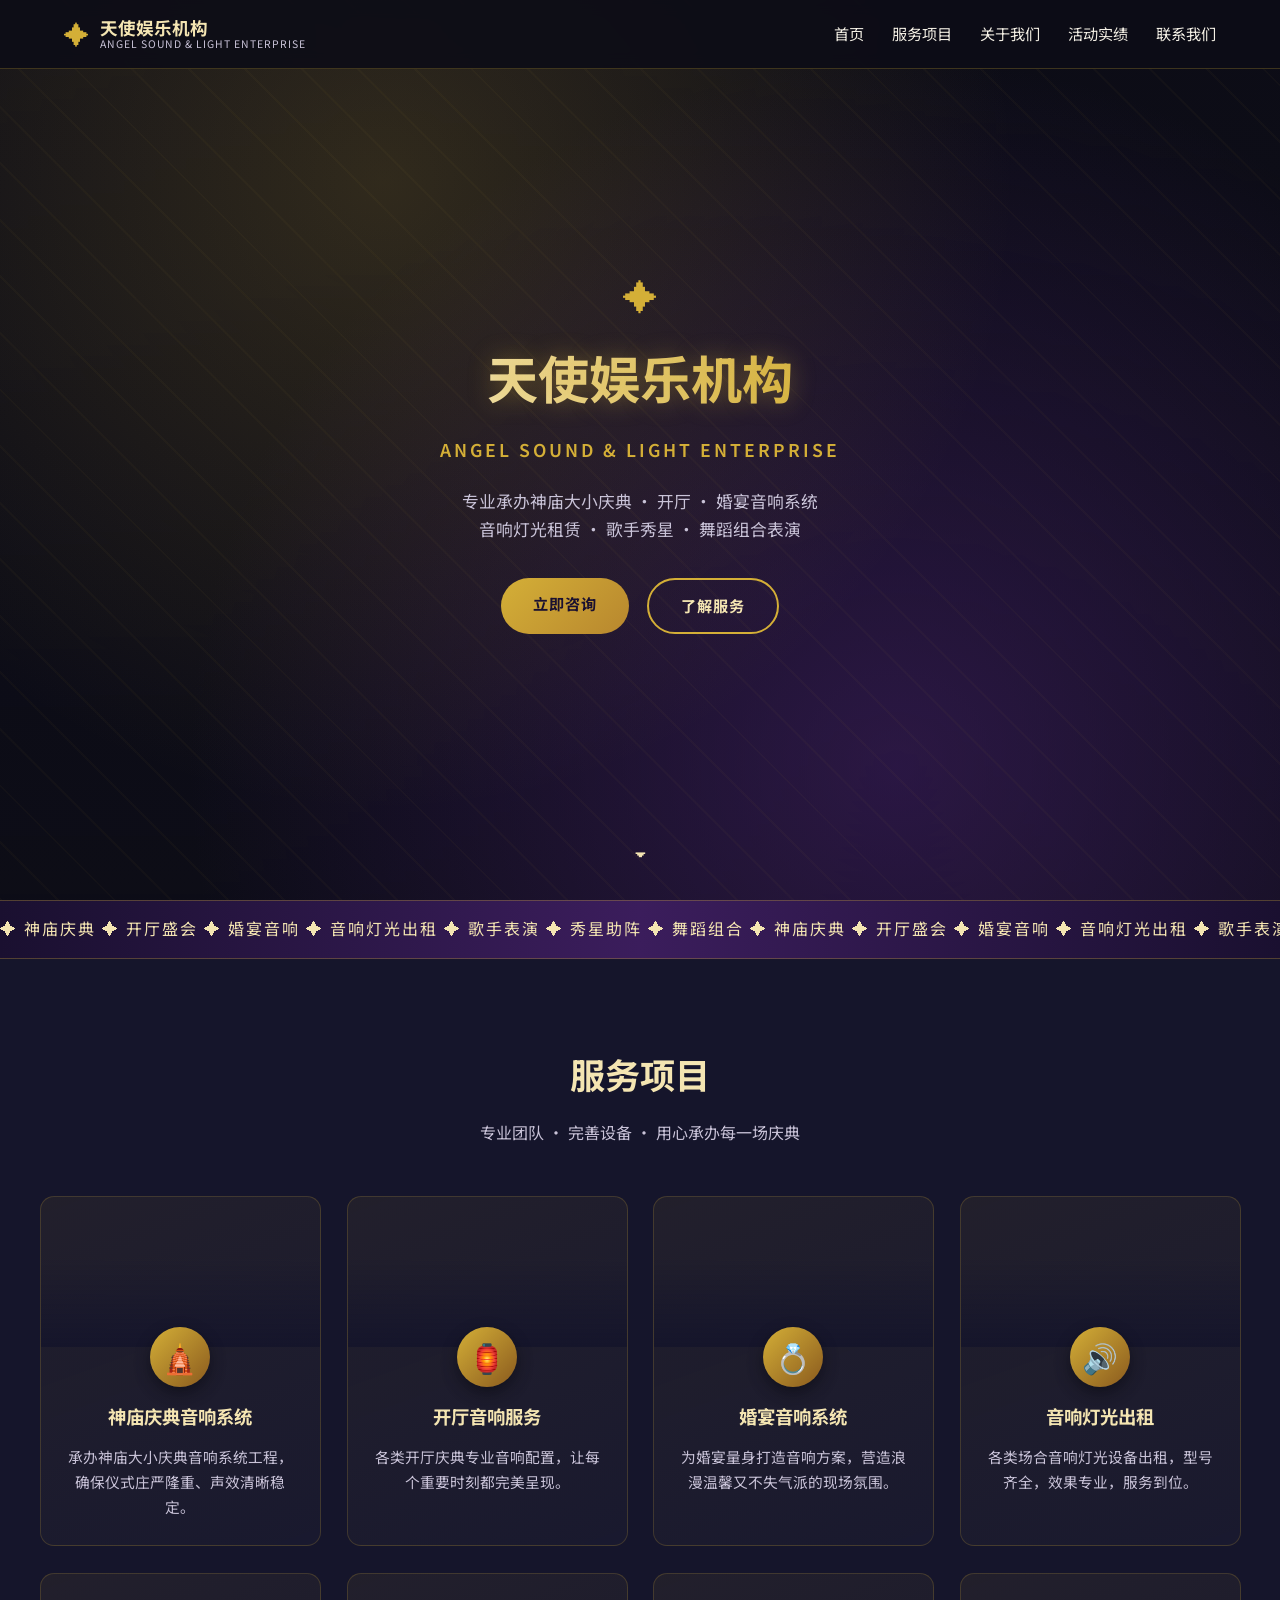
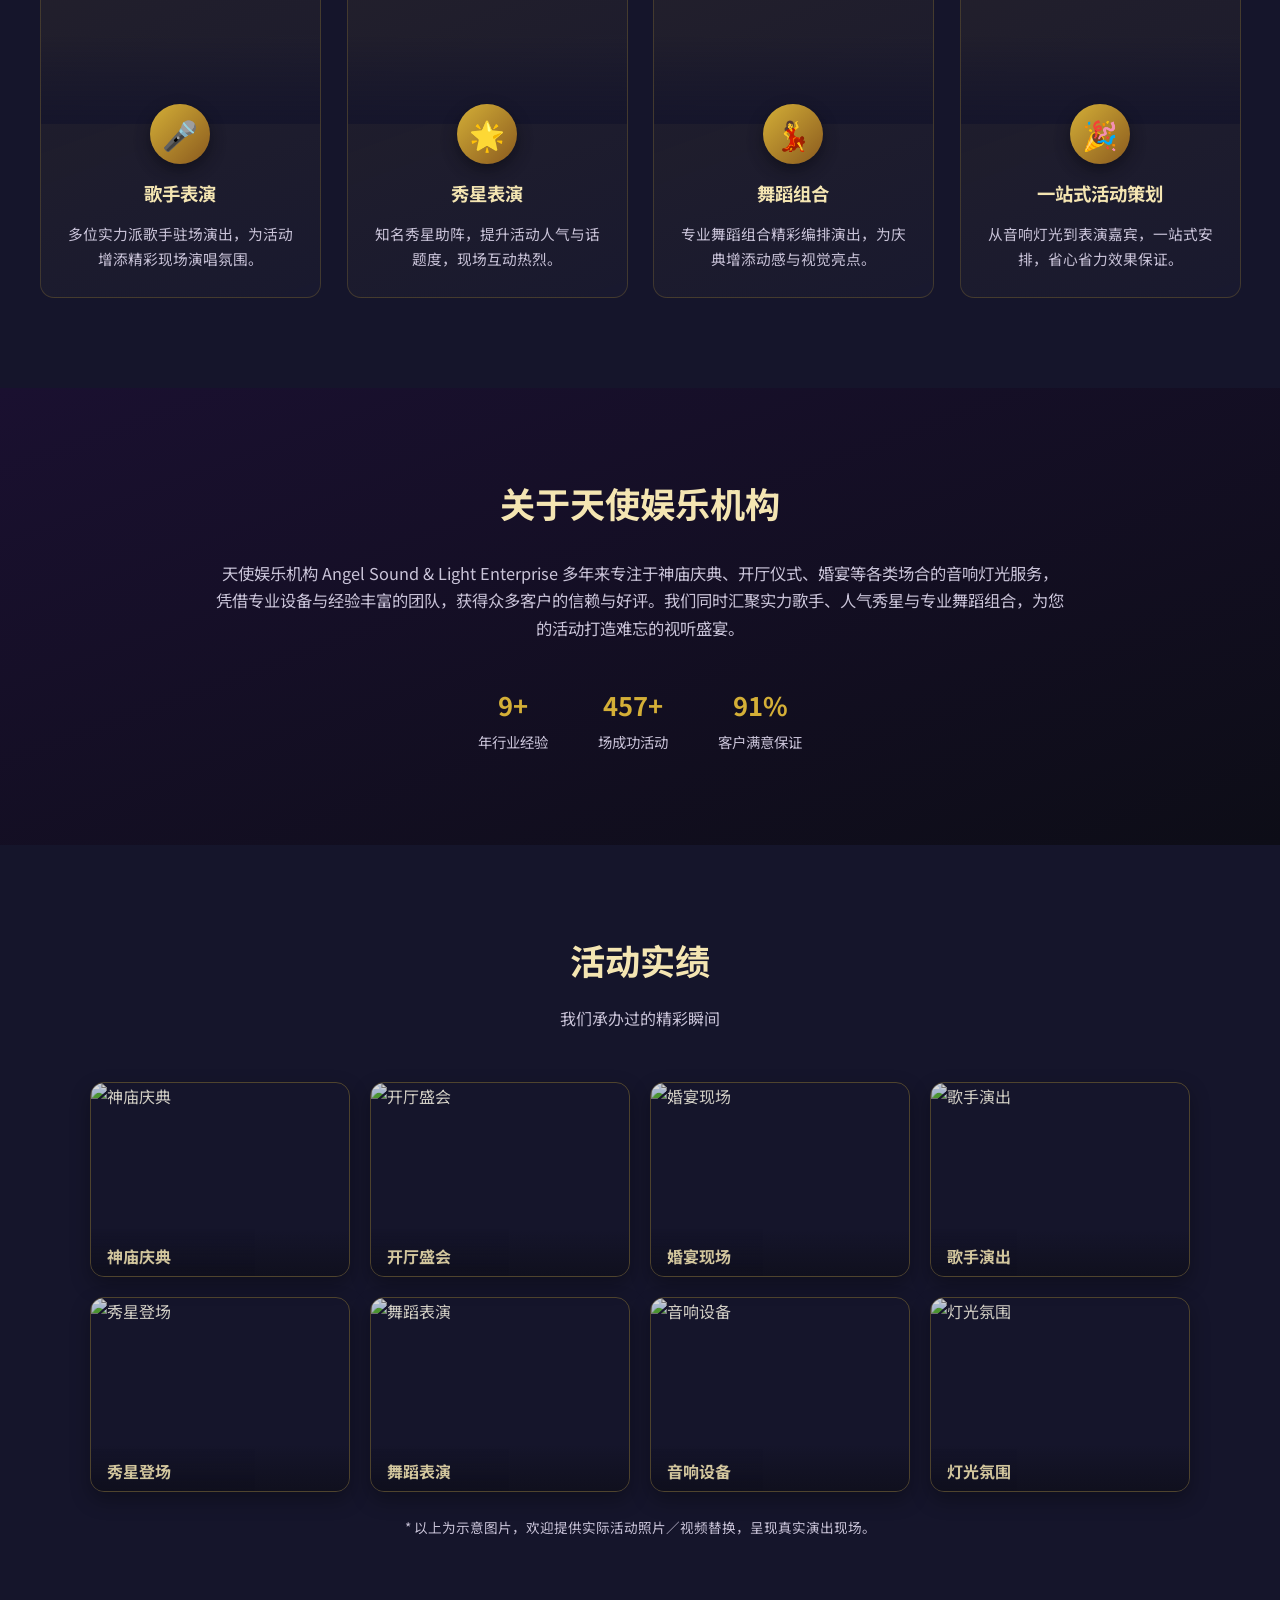
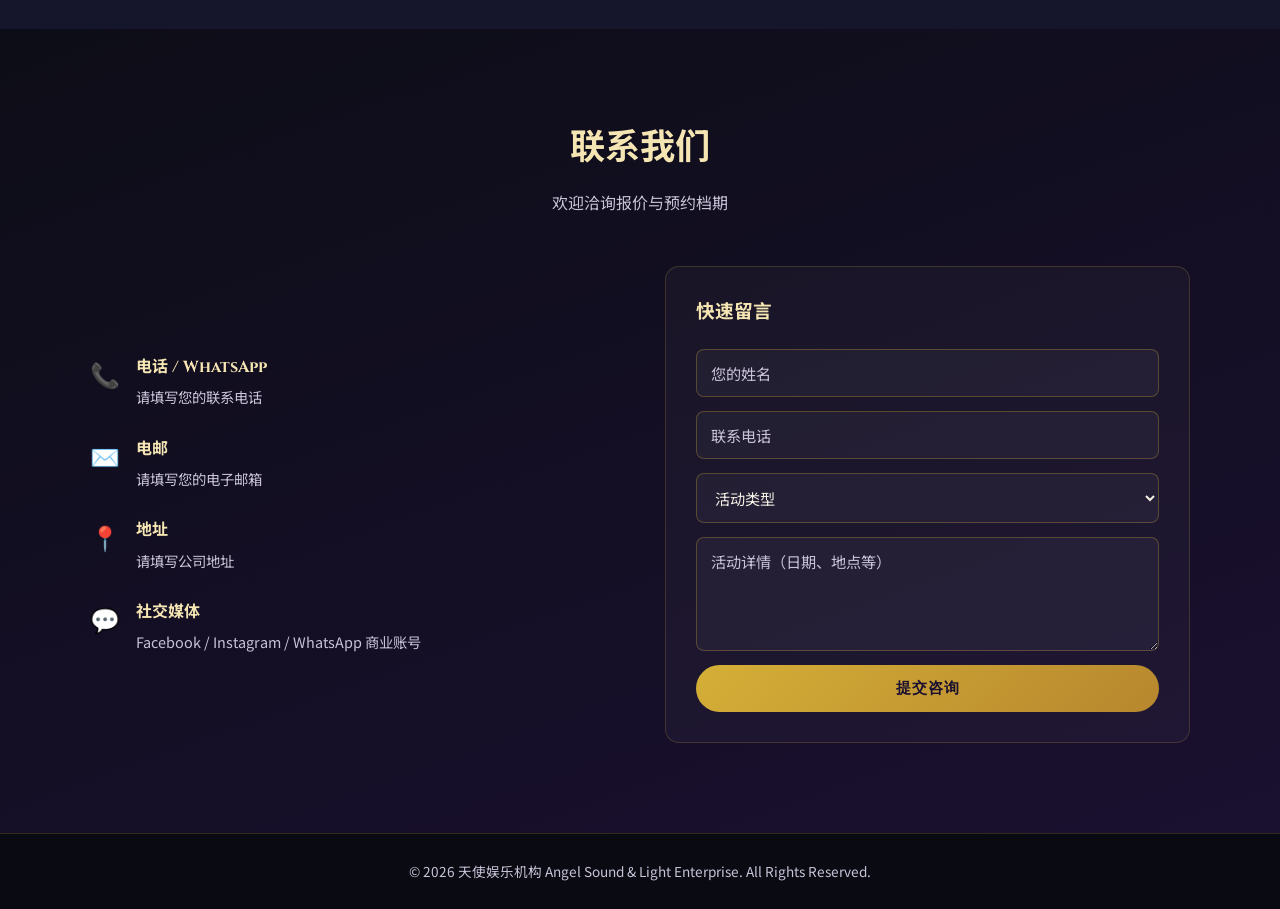
==== index.html @ 2e9a1b0a "Add files via upload" ====
<!DOCTYPE html>
<html lang="zh-CN">
<head>
<meta charset="UTF-8">
<meta name="viewport" content="width=device-width, initial-scale=1.0">
<title>天使娱乐机构 ANGEL SOUND & LIGHT ENTERPRISE</title>
<meta name="description" content="天使娱乐机构 Angel Sound & Light Enterprise - 专业承办神庙大小庆典、开厅、婚宴音响系统，出租音响灯光，提供歌手、秀星、舞蹈组合表演。">
<link rel="stylesheet" href="style.css">
<link rel="preconnect" href="https://fonts.googleapis.com">
<link href="https://fonts.googleapis.com/css2?family=Cinzel:wght@600;700&family=Noto+Sans+SC:wght@400;500;700;900&display=swap" rel="stylesheet">
</head>
<body>

<div class="progress-bar" id="progressBar"></div>

<header class="navbar" id="navbar">
  <div class="nav-container">
    <div class="logo">
      <span class="logo-icon">✦</span>
      <div class="logo-text">
        <span class="logo-cn">天使娱乐机构</span>
        <span class="logo-en">ANGEL SOUND &amp; LIGHT ENTERPRISE</span>
      </div>
    </div>
    <button class="nav-toggle" id="navToggle" aria-label="菜单">
      <span></span><span></span><span></span>
    </button>
    <nav class="nav-links" id="navLinks">
      <a href="#home">首页</a>
      <a href="#services">服务项目</a>
      <a href="#about">关于我们</a>
      <a href="#gallery">活动实绩</a>
      <a href="#contact">联系我们</a>
    </nav>
  </div>
</header>

<section id="home" class="hero">
  <div class="hero-bg-wrap" id="heroBgWrap">
    <div class="hero-bg" style="background-image:url('https://images.unsplash.com/photo-1492684223066-81342ee5ff30?auto=format&fit=crop&w=1600&q=75')"></div>
  </div>
  <div class="hero-overlay"></div>
  <div class="sparkles" aria-hidden="true">
    <span></span><span></span><span></span><span></span><span></span>
    <span></span><span></span><span></span><span></span><span></span>
  </div>
  <div class="hero-content">
    <span class="hero-icon">✦</span>
    <h1>天使娱乐机构</h1>
    <p class="hero-sub">ANGEL SOUND &amp; LIGHT ENTERPRISE</p>
    <p class="hero-desc">专业承办神庙大小庆典 · 开厅 · 婚宴音响系统<br>音响灯光租赁 · 歌手秀星 · 舞蹈组合表演</p>
    <div class="hero-buttons">
      <a href="#contact" class="btn btn-primary">立即咨询</a>
      <a href="#services" class="btn btn-outline">了解服务</a>
    </div>
  </div>
  <a href="#services" class="scroll-down" aria-label="向下滚动">▾</a>
</section>

<div class="marquee">
  <div class="marquee-track">
    <span>✦ 神庙庆典 ✦ 开厅盛会 ✦ 婚宴音响 ✦ 音响灯光出租 ✦ 歌手表演 ✦ 秀星助阵 ✦ 舞蹈组合 ✦ 神庙庆典 ✦ 开厅盛会 ✦ 婚宴音响 ✦ 音响灯光出租 ✦ 歌手表演 ✦ 秀星助阵 ✦ 舞蹈组合 ✦</span>
    <span aria-hidden="true">✦ 神庙庆典 ✦ 开厅盛会 ✦ 婚宴音响 ✦ 音响灯光出租 ✦ 歌手表演 ✦ 秀星助阵 ✦ 舞蹈组合 ✦ 神庙庆典 ✦ 开厅盛会 ✦ 婚宴音响 ✦ 音响灯光出租 ✦ 歌手表演 ✦ 秀星助阵 ✦ 舞蹈组合 ✦</span>
  </div>
</div>

<section id="services" class="services">
  <div class="section-head reveal">
    <h2>服务项目</h2>
    <p>专业团队 · 完善设备 · 用心承办每一场庆典</p>
  </div>
  <div class="service-grid">
    <div class="service-card reveal">
      <div class="service-img" style="background-image:url('https://images.unsplash.com/photo-1467810563316-b5476525c0f9?auto=format&fit=crop&w=600&q=70')"></div>
      <div class="service-icon">🛕</div>
      <h3>神庙庆典音响系统</h3>
      <p>承办神庙大小庆典音响系统工程，确保仪式庄严隆重、声效清晰稳定。</p>
    </div>
    <div class="service-card reveal">
      <div class="service-img" style="background-image:url('https://images.unsplash.com/photo-1514525253161-7a46d19cd819?auto=format&fit=crop&w=600&q=70')"></div>
      <div class="service-icon">🏮</div>
      <h3>开厅音响服务</h3>
      <p>各类开厅庆典专业音响配置，让每个重要时刻都完美呈现。</p>
    </div>
    <div class="service-card reveal">
      <div class="service-img" style="background-image:url('https://images.unsplash.com/photo-1465495976277-4387d4b0b4c6?auto=format&fit=crop&w=600&q=70')"></div>
      <div class="service-icon">💍</div>
      <h3>婚宴音响系统</h3>
      <p>为婚宴量身打造音响方案，营造浪漫温馨又不失气派的现场氛围。</p>
    </div>
    <div class="service-card reveal">
      <div class="service-img" style="background-image:url('https://images.unsplash.com/photo-1501386761578-eac5c94b800a?auto=format&fit=crop&w=600&q=70')"></div>
      <div class="service-icon">🔊</div>
      <h3>音响灯光出租</h3>
      <p>各类场合音响灯光设备出租，型号齐全，效果专业，服务到位。</p>
    </div>
    <div class="service-card reveal">
      <div class="service-img" style="background-image:url('https://images.unsplash.com/photo-1516450360452-9312f5e86fc7?auto=format&fit=crop&w=600&q=70')"></div>
      <div class="service-icon">🎤</div>
      <h3>歌手表演</h3>
      <p>多位实力派歌手驻场演出，为活动增添精彩现场演唱氛围。</p>
    </div>
    <div class="service-card reveal">
      <div class="service-img" style="background-image:url('https://images.unsplash.com/photo-1521334884684-d80222895322?auto=format&fit=crop&w=600&q=70')"></div>
      <div class="service-icon">🌟</div>
      <h3>秀星表演</h3>
      <p>知名秀星助阵，提升活动人气与话题度，现场互动热烈。</p>
    </div>
    <div class="service-card reveal">
      <div class="service-img" style="background-image:url('https://images.unsplash.com/photo-1583939003579-730e3918a45a?auto=format&fit=crop&w=600&q=70')"></div>
      <div class="service-icon">💃</div>
      <h3>舞蹈组合</h3>
      <p>专业舞蹈组合精彩编排演出，为庆典增添动感与视觉亮点。</p>
    </div>
    <div class="service-card reveal">
      <div class="service-img" style="background-image:url('https://images.unsplash.com/photo-1478720568477-152d9b164e26?auto=format&fit=crop&w=600&q=70')"></div>
      <div class="service-icon">🎉</div>
      <h3>一站式活动策划</h3>
      <p>从音响灯光到表演嘉宾，一站式安排，省心省力效果保证。</p>
    </div>
  </div>
</section>

<section id="about" class="about">
  <div class="about-content reveal">
    <h2>关于天使娱乐机构</h2>
    <p>天使娱乐机构 Angel Sound &amp; Light Enterprise 多年来专注于神庙庆典、开厅仪式、婚宴等各类场合的音响灯光服务，凭借专业设备与经验丰富的团队，获得众多客户的信赖与好评。我们同时汇聚实力歌手、人气秀星与专业舞蹈组合，为您的活动打造难忘的视听盛宴。</p>
    <div class="about-stats">
      <div class="stat">
        <span class="stat-num" data-target="10" data-suffix="+">0</span>
        <span class="stat-label">年行业经验</span>
      </div>
      <div class="stat">
        <span class="stat-num" data-target="500" data-suffix="+">0</span>
        <span class="stat-label">场成功活动</span>
      </div>
      <div class="stat">
        <span class="stat-num" data-target="100" data-suffix="%">0</span>
        <span class="stat-label">客户满意保证</span>
      </div>
    </div>
  </div>
</section>

<section id="gallery" class="gallery">
  <div class="section-head reveal">
    <h2>活动实绩</h2>
    <p>我们承办过的精彩瞬间</p>
  </div>
  <div class="gallery-grid">
    <a href="#" class="gallery-item reveal" data-caption="神庙庆典">
      <img src="https://images.unsplash.com/photo-1467810563316-b5476525c0f9?auto=format&fit=crop&w=700&q=75" alt="神庙庆典" loading="lazy">
      <span class="gallery-caption">神庙庆典</span>
    </a>
    <a href="#" class="gallery-item reveal" data-caption="开厅盛会">
      <img src="https://images.unsplash.com/photo-1514525253161-7a46d19cd819?auto=format&fit=crop&w=700&q=75" alt="开厅盛会" loading="lazy">
      <span class="gallery-caption">开厅盛会</span>
    </a>
    <a href="#" class="gallery-item reveal" data-caption="婚宴现场">
      <img src="https://images.unsplash.com/photo-1511285560929-80b456fea0bc?auto=format&fit=crop&w=700&q=75" alt="婚宴现场" loading="lazy">
      <span class="gallery-caption">婚宴现场</span>
    </a>
    <a href="#" class="gallery-item reveal" data-caption="歌手演出">
      <img src="https://images.unsplash.com/photo-1540039155733-5bb30b53aa14?auto=format&fit=crop&w=700&q=75" alt="歌手演出" loading="lazy">
      <span class="gallery-caption">歌手演出</span>
    </a>
    <a href="#" class="gallery-item reveal" data-caption="秀星登场">
      <img src="https://images.unsplash.com/photo-1521334884684-d80222895322?auto=format&fit=crop&w=700&q=75" alt="秀星登场" loading="lazy">
      <span class="gallery-caption">秀星登场</span>
    </a>
    <a href="#" class="gallery-item reveal" data-caption="舞蹈表演">
      <img src="https://images.unsplash.com/photo-1598387993441-a364f854c3e1?auto=format&fit=crop&w=700&q=75" alt="舞蹈表演" loading="lazy">
      <span class="gallery-caption">舞蹈表演</span>
    </a>
    <a href="#" class="gallery-item reveal" data-caption="音响设备">
      <img src="https://images.unsplash.com/photo-1571330735066-03aaa9429d89?auto=format&fit=crop&w=700&q=75" alt="音响设备" loading="lazy">
      <span class="gallery-caption">音响设备</span>
    </a>
    <a href="#" class="gallery-item reveal" data-caption="灯光氛围">
      <img src="https://images.unsplash.com/photo-1470225620780-dba8ba36b745?auto=format&fit=crop&w=700&q=75" alt="灯光氛围" loading="lazy">
      <span class="gallery-caption">灯光氛围</span>
    </a>
  </div>
  <p class="gallery-note reveal">* 以上为示意图片，欢迎提供实际活动照片／视频替换，呈现真实演出现场。</p>
</section>

<div class="lightbox" id="lightbox">
  <span class="lightbox-close" id="lightboxClose">&times;</span>
  <img src="" alt="" id="lightboxImg">
  <p id="lightboxCaption"></p>
</div>

<section id="contact" class="contact">
  <div class="section-head reveal">
    <h2>联系我们</h2>
    <p>欢迎洽询报价与预约档期</p>
  </div>
  <div class="contact-wrap">
    <div class="contact-info reveal">
      <div class="contact-item">
        <span class="contact-icon">📞</span>
        <div>
          <h4>电话 / WhatsApp</h4>
          <p>请填写您的联系电话</p>
        </div>
      </div>
      <div class="contact-item">
        <span class="contact-icon">✉️</span>
        <div>
          <h4>电邮</h4>
          <p>请填写您的电子邮箱</p>
        </div>
      </div>
      <div class="contact-item">
        <span class="contact-icon">📍</span>
        <div>
          <h4>地址</h4>
          <p>请填写公司地址</p>
        </div>
      </div>
      <div class="contact-item">
        <span class="contact-icon">💬</span>
        <div>
          <h4>社交媒体</h4>
          <p>Facebook / Instagram / WhatsApp 商业账号</p>
        </div>
      </div>
    </div>
    <form class="contact-form reveal" onsubmit="return false;">
      <h3>快速留言</h3>
      <input type="text" placeholder="您的姓名" required>
      <input type="tel" placeholder="联系电话" required>
      <select>
        <option value="">活动类型</option>
        <option>神庙庆典</option>
        <option>开厅</option>
        <option>婚宴</option>
        <option>音响灯光出租</option>
        <option>歌手 / 秀星 / 舞蹈组合</option>
        <option>其他</option>
      </select>
      <textarea rows="4" placeholder="活动详情（日期、地点等）"></textarea>
      <button type="submit" class="btn btn-primary">提交咨询</button>
    </form>
  </div>
</section>

<footer class="footer">
  <p>© <span id="year"></span> 天使娱乐机构 Angel Sound &amp; Light Enterprise. All Rights Reserved.</p>
</footer>

<button id="backToTop" class="back-to-top" aria-label="返回顶部">↑</button>

<script src="script.js"></script>
</body>
</html>
---- style.css ----
:root{
  --gold:#d4af37;
  --gold-light:#f4e5b2;
  --dark:#0d0d17;
  --dark2:#15152b;
  --purple:#3b1d5c;
  --text-light:#f5f1e6;
  --text-muted:#c9c3d8;
  --radius:14px;
}

*{margin:0;padding:0;box-sizing:border-box;}

html{scroll-behavior:smooth;}

/* Scroll progress bar */
.progress-bar{
  position:fixed;top:0;left:0;height:3px;width:0%;
  background:linear-gradient(90deg,var(--gold),var(--gold-light),var(--gold));
  z-index:200;transition:width .1s linear;
  box-shadow:0 0 10px rgba(212,175,55,0.6);
}

/* Marquee */
.marquee{
  background:linear-gradient(90deg,#1a1030,#3b1d5c,#1a1030);
  border-top:1px solid rgba(212,175,55,0.3);
  border-bottom:1px solid rgba(212,175,55,0.3);
  overflow:hidden;white-space:nowrap;padding:14px 0;
}
.marquee-track{
  display:inline-flex;animation:marquee 32s linear infinite;
}
.marquee-track span{
  font-family:'Cinzel','Noto Sans SC',serif;
  font-size:1rem;letter-spacing:2px;color:var(--gold-light);
  padding-right:10px;
}
@keyframes marquee{
  from{transform:translateX(0);}
  to{transform:translateX(-50%);}
}
.marquee:hover .marquee-track{animation-play-state:paused;}

body{
  font-family:'Noto Sans SC', sans-serif;
  background:var(--dark);
  color:var(--text-light);
  line-height:1.7;
}

h1,h2,h3,h4{font-family:'Cinzel','Noto Sans SC',serif;}

a{text-decoration:none;color:inherit;}

/* Navbar */
.navbar{
  position:fixed;top:0;left:0;right:0;z-index:100;
  background:rgba(13,13,23,0.9);
  backdrop-filter:blur(8px);
  border-bottom:1px solid rgba(212,175,55,0.25);
  transition:background .3s, padding .3s, box-shadow .3s;
}
.navbar.scrolled{
  background:rgba(10,10,18,0.97);
  box-shadow:0 6px 20px rgba(0,0,0,0.4);
}
.nav-container{
  max-width:1200px;margin:0 auto;
  display:flex;align-items:center;justify-content:space-between;
  padding:12px 24px;
}
.logo{display:flex;align-items:center;gap:10px;}
.logo-icon{color:var(--gold);font-size:1.6rem;}
.logo-text{display:flex;flex-direction:column;line-height:1.2;}
.logo-cn{font-weight:700;font-size:1.1rem;color:var(--gold-light);}
.logo-en{font-size:0.65rem;letter-spacing:1px;color:var(--text-muted);}
.nav-links{display:flex;gap:28px;}
.nav-links a{
  font-size:0.95rem;color:var(--text-light);
  position:relative;transition:color .3s;
}
.nav-links a::after{
  content:'';position:absolute;left:0;bottom:-4px;width:0;height:2px;
  background:var(--gold);transition:width .3s;
}
.nav-links a:hover{color:var(--gold);}
.nav-links a:hover::after{width:100%;}
.nav-toggle{
  display:none;flex-direction:column;gap:5px;
  background:none;border:none;cursor:pointer;
}
.nav-toggle span{width:26px;height:2px;background:var(--gold);}

/* Hero */
.hero{
  position:relative;
  min-height:100vh;
  display:flex;align-items:center;justify-content:center;text-align:center;
  background:#0d0d17;
  overflow:hidden;
}
.hero-bg-wrap{
  position:absolute;top:-10%;left:0;right:0;height:120%;z-index:0;
  will-change:transform;
}
.hero-bg{
  position:absolute;inset:0;
  background-size:cover;background-position:center;
  filter:brightness(0.55) saturate(1.1);
  animation:kenburns 22s ease-in-out infinite alternate;
}
@keyframes kenburns{
  0%{transform:scale(1) translate(0,0);}
  100%{transform:scale(1.15) translate(-2%, -2%);}
}
.hero-overlay{
  position:absolute;inset:0;z-index:1;
  background:
    radial-gradient(circle at 30% 20%, rgba(212,175,55,0.18), transparent 55%),
    radial-gradient(circle at 70% 85%, rgba(59,29,92,0.65), transparent 60%),
    linear-gradient(180deg, rgba(13,13,23,0.55) 0%, rgba(13,13,23,0.85) 100%);
}
.hero-overlay::after{
  content:'';position:absolute;inset:0;
  background:repeating-linear-gradient(45deg, rgba(212,175,55,0.03) 0 2px, transparent 2px 40px);
}
.sparkles{position:absolute;inset:0;z-index:1;pointer-events:none;}
.sparkles span{
  position:absolute;width:3px;height:3px;border-radius:50%;
  background:var(--gold-light);
  box-shadow:0 0 8px 2px rgba(244,229,178,0.8);
  animation:twinkle 4s ease-in-out infinite;
  opacity:0;
}
.sparkles span:nth-child(1){top:15%;left:10%;animation-delay:0s;}
.sparkles span:nth-child(2){top:25%;left:85%;animation-delay:.4s;}
.sparkles span:nth-child(3){top:60%;left:20%;animation-delay:.8s;}
.sparkles span:nth-child(4){top:75%;left:70%;animation-delay:1.2s;}
.sparkles span:nth-child(5){top:40%;left:50%;animation-delay:1.6s;}
.sparkles span:nth-child(6){top:85%;left:40%;animation-delay:2s;}
.sparkles span:nth-child(7){top:10%;left:60%;animation-delay:2.4s;}
.sparkles span:nth-child(8){top:50%;left:90%;animation-delay:2.8s;}
.sparkles span:nth-child(9){top:30%;left:35%;animation-delay:3.2s;}
.sparkles span:nth-child(10){top:65%;left:5%;animation-delay:3.6s;}
@keyframes twinkle{
  0%,100%{opacity:0;transform:scale(0.5);}
  50%{opacity:1;transform:scale(1.4);}
}
.hero-content{
  position:relative;z-index:2;padding:0 20px;max-width:800px;
  animation:fadeUp 1.1s ease both;
}
.hero-icon{
  font-size:2.2rem;color:var(--gold);display:block;margin-bottom:14px;
  animation:spinPulse 6s linear infinite;
}
@keyframes spinPulse{
  0%{transform:rotate(0deg) scale(1);}
  50%{transform:rotate(180deg) scale(1.2);}
  100%{transform:rotate(360deg) scale(1);}
}
.hero h1{
  font-size:3.2rem;color:var(--gold-light);
  text-shadow:0 0 25px rgba(212,175,55,0.4);
  margin-bottom:8px;
  background:linear-gradient(90deg,var(--gold-light),var(--gold),var(--gold-light));
  background-size:200% auto;
  -webkit-background-clip:text;background-clip:text;-webkit-text-fill-color:transparent;
  animation:shine 5s linear infinite;
}
@keyframes shine{
  to{background-position:200% center;}
}
.hero-sub{
  font-size:1.1rem;letter-spacing:3px;color:var(--gold);
  margin-bottom:22px;font-weight:600;
}
.hero-desc{font-size:1.05rem;color:var(--text-muted);margin-bottom:34px;}
.hero-buttons{display:flex;gap:18px;justify-content:center;flex-wrap:wrap;}

@keyframes fadeUp{
  from{opacity:0;transform:translateY(40px);}
  to{opacity:1;transform:translateY(0);}
}

.scroll-down{
  position:absolute;bottom:28px;left:50%;transform:translateX(-50%);
  z-index:2;color:var(--gold-light);font-size:1.6rem;
  animation:bounce 2s ease-in-out infinite;
}
@keyframes bounce{
  0%,100%{transform:translate(-50%,0);}
  50%{transform:translate(-50%,10px);}
}

.btn{
  position:relative;overflow:hidden;
  display:inline-block;padding:13px 32px;border-radius:50px;
  font-weight:700;font-size:0.95rem;letter-spacing:1px;
  transition:transform .25s, box-shadow .25s;
}
.btn::before{
  content:'';position:absolute;top:0;left:-60%;width:50%;height:100%;
  background:linear-gradient(120deg, transparent, rgba(255,255,255,0.5), transparent);
  transform:skewX(-20deg);
  transition:left .6s ease;
}
.btn:hover::before{left:120%;}
.btn-primary{
  background:linear-gradient(135deg,var(--gold),#b8872e);
  color:#1a1030;
}
.btn-primary:hover{transform:translateY(-3px);box-shadow:0 10px 25px rgba(212,175,55,0.35);}
.btn-outline{
  border:2px solid var(--gold);color:var(--gold-light);
}
.btn-outline:hover{background:rgba(212,175,55,0.1);transform:translateY(-3px);}

/* Section head */
.section-head{text-align:center;max-width:650px;margin:0 auto 50px;padding:0 20px;}
.section-head h2{font-size:2.2rem;color:var(--gold-light);margin-bottom:10px;}
.section-head p{color:var(--text-muted);}

section{padding:90px 20px;}

/* Services */
.services{background:var(--dark2);}
.service-grid{
  max-width:1200px;margin:0 auto;
  display:grid;grid-template-columns:repeat(auto-fit,minmax(250px,1fr));
  gap:26px;perspective:1200px;
}
.service-card{
  background:linear-gradient(160deg, rgba(212,175,55,0.07), rgba(255,255,255,0.02));
  border:1px solid rgba(212,175,55,0.2);
  border-radius:var(--radius);
  padding:0 0 26px;text-align:center;
  transition:transform .35s, border-color .35s, box-shadow .35s;
  overflow:hidden;will-change:transform;transform-style:preserve-3d;
}
.service-card:hover{transform:translateY(-10px);border-color:var(--gold);box-shadow:0 18px 35px rgba(212,175,55,0.15);}
.service-img{
  width:100%;height:150px;background-size:cover;background-position:center 50%;
  margin-bottom:18px;position:relative;
  transition:transform .5s ease, background-position .1s linear;
}
.service-card:hover .service-img{transform:scale(1.08);}
.service-img::after{
  content:'';position:absolute;inset:0;
  background:linear-gradient(180deg, transparent 40%, rgba(21,21,43,0.95) 100%);
}
.service-icon{
  font-size:1.8rem;margin-bottom:16px;position:relative;z-index:1;margin-top:-38px;
  width:60px;height:60px;line-height:60px;margin-left:auto;margin-right:auto;
  background:linear-gradient(135deg,var(--gold),#8a5a1e);
  border-radius:50%;box-shadow:0 6px 16px rgba(0,0,0,0.4);
}
.service-card h3{color:var(--gold-light);font-size:1.15rem;margin-bottom:10px;padding:0 20px;}
.service-card p{color:var(--text-muted);font-size:0.92rem;padding:0 22px;}

/* About */
.about{background:linear-gradient(160deg,#1a1030,#0d0d17);}
.about-content{max-width:850px;margin:0 auto;text-align:center;}
.about h2{font-size:2.2rem;color:var(--gold-light);margin-bottom:22px;}
.about p{color:var(--text-muted);font-size:1.02rem;}
.about-stats{
  display:flex;justify-content:center;gap:50px;margin-top:40px;flex-wrap:wrap;
}
.stat{display:flex;flex-direction:column;align-items:center;}
.stat-num{font-size:1.6rem;color:var(--gold);font-weight:700;display:inline-block;}
.stat-label{color:var(--text-muted);font-size:0.9rem;margin-top:4px;}

/* Gallery */
.gallery{background:var(--dark2);}
.gallery-grid{
  max-width:1100px;margin:0 auto;
  display:grid;grid-template-columns:repeat(auto-fit,minmax(220px,1fr));
  gap:20px;
}
.gallery-item{
  position:relative;aspect-ratio:4/3;border-radius:var(--radius);
  overflow:hidden;display:block;
  border:1px solid rgba(212,175,55,0.3);
  box-shadow:0 8px 20px rgba(0,0,0,0.3);
}
.gallery-item img{
  width:100%;height:100%;object-fit:cover;object-position:center 50%;display:block;
  transition:transform .6s ease, filter .4s ease, object-position .1s linear;
  filter:brightness(0.85);
}
.gallery-item:hover img{transform:scale(1.12);filter:brightness(1);}
.gallery-caption{
  position:absolute;left:0;right:0;bottom:0;
  padding:14px 16px;
  background:linear-gradient(180deg, transparent, rgba(13,13,23,0.9));
  color:var(--gold-light);font-weight:700;font-size:1rem;
  transform:translateY(8px);opacity:0.85;
  transition:transform .35s ease, opacity .35s ease;
}
.gallery-item:hover .gallery-caption{transform:translateY(0);opacity:1;}
.gallery-note{
  text-align:center;color:var(--text-muted);font-size:0.85rem;margin-top:24px;
}

/* Lightbox */
.lightbox{
  position:fixed;inset:0;z-index:999;
  background:rgba(8,8,14,0.95);
  display:none;align-items:center;justify-content:center;flex-direction:column;
  gap:14px;padding:30px;
}
.lightbox.open{display:flex;}
.lightbox img{max-width:90vw;max-height:78vh;border-radius:10px;box-shadow:0 0 40px rgba(212,175,55,0.3);}
.lightbox p{color:var(--gold-light);font-size:1.1rem;font-weight:700;}
.lightbox-close{
  position:absolute;top:24px;right:34px;color:var(--gold-light);
  font-size:2.2rem;cursor:pointer;line-height:1;
  transition:transform .3s;
}
.lightbox-close:hover{transform:rotate(90deg);color:var(--gold);}

/* Contact */
.contact{background:linear-gradient(160deg,#0d0d17,#1a1030);}
.contact-wrap{
  max-width:1100px;margin:0 auto;
  display:grid;grid-template-columns:1fr 1fr;gap:50px;
}
.contact-info{display:flex;flex-direction:column;gap:26px;justify-content:center;}
.contact-item{display:flex;gap:16px;align-items:flex-start;}
.contact-icon{font-size:1.5rem;}
.contact-item h4{color:var(--gold-light);font-size:1rem;margin-bottom:4px;}
.contact-item p{color:var(--text-muted);font-size:0.9rem;}

.contact-form{
  background:rgba(255,255,255,0.03);
  border:1px solid rgba(212,175,55,0.2);
  border-radius:var(--radius);
  padding:30px;display:flex;flex-direction:column;gap:14px;
}
.contact-form h3{color:var(--gold-light);margin-bottom:6px;}
.contact-form input, .contact-form select, .contact-form textarea{
  width:100%;padding:12px 14px;border-radius:8px;
  border:1px solid rgba(212,175,55,0.3);
  background:rgba(255,255,255,0.04);color:var(--text-light);
  font-family:inherit;font-size:0.95rem;
}
.contact-form input::placeholder, .contact-form textarea::placeholder{color:var(--text-muted);}
.contact-form button{border:none;cursor:pointer;}

/* Footer */
.footer{
  text-align:center;padding:26px 20px;
  background:#0a0a12;color:var(--text-muted);font-size:0.85rem;
  border-top:1px solid rgba(212,175,55,0.2);
}

/* Responsive */
@media (max-width:860px){
  .contact-wrap{grid-template-columns:1fr;}
}
@media (max-width:720px){
  .nav-toggle{display:flex;}
  .nav-links{
    position:absolute;top:100%;left:0;right:0;
    background:rgba(13,13,23,0.98);
    flex-direction:column;padding:20px;gap:18px;
    display:none;
  }
  .nav-links.open{display:flex;}
  .hero h1{font-size:2.2rem;}
  .hero-desc{font-size:0.95rem;}
}

/* Scroll reveal */
.reveal{
  opacity:0;transform:translateY(45px) scale(0.94);
  transition:opacity .9s cubic-bezier(.22,1,.36,1), transform .9s cubic-bezier(.22,1,.36,1);
}
.reveal.visible{opacity:1;transform:translateY(0) scale(1);}
.service-grid .reveal:nth-child(2){transition-delay:.08s;}
.service-grid .reveal:nth-child(3){transition-delay:.16s;}
.service-grid .reveal:nth-child(4){transition-delay:.24s;}
.service-grid .reveal:nth-child(5){transition-delay:.32s;}
.service-grid .reveal:nth-child(6){transition-delay:.4s;}
.service-grid .reveal:nth-child(7){transition-delay:.48s;}
.service-grid .reveal:nth-child(8){transition-delay:.56s;}
.gallery-grid .reveal:nth-child(2){transition-delay:.08s;}
.gallery-grid .reveal:nth-child(3){transition-delay:.16s;}
.gallery-grid .reveal:nth-child(4){transition-delay:.24s;}
.gallery-grid .reveal:nth-child(5){transition-delay:.32s;}
.gallery-grid .reveal:nth-child(6){transition-delay:.4s;}
.gallery-grid .reveal:nth-child(7){transition-delay:.48s;}
.gallery-grid .reveal:nth-child(8){transition-delay:.56s;}

/* Stats hover */
.stat{display:flex;flex-direction:column;align-items:center;transition:transform .3s;}
.stat:hover{transform:translateY(-6px);}
.stat:hover .stat-num{text-shadow:0 0 16px rgba(212,175,55,0.6);}

/* Back to top */
.back-to-top{
  position:fixed;right:26px;bottom:26px;z-index:90;
  width:46px;height:46px;border-radius:50%;
  background:linear-gradient(135deg,var(--gold),#b8872e);
  color:#1a1030;border:none;font-size:1.3rem;font-weight:700;cursor:pointer;
  box-shadow:0 8px 20px rgba(0,0,0,0.4);
  opacity:0;visibility:hidden;transform:translateY(15px);
  transition:opacity .3s, transform .3s, visibility .3s;
}
.back-to-top.show{opacity:1;visibility:visible;transform:translateY(0);}
.back-to-top:hover{transform:translateY(-4px) scale(1.05);}
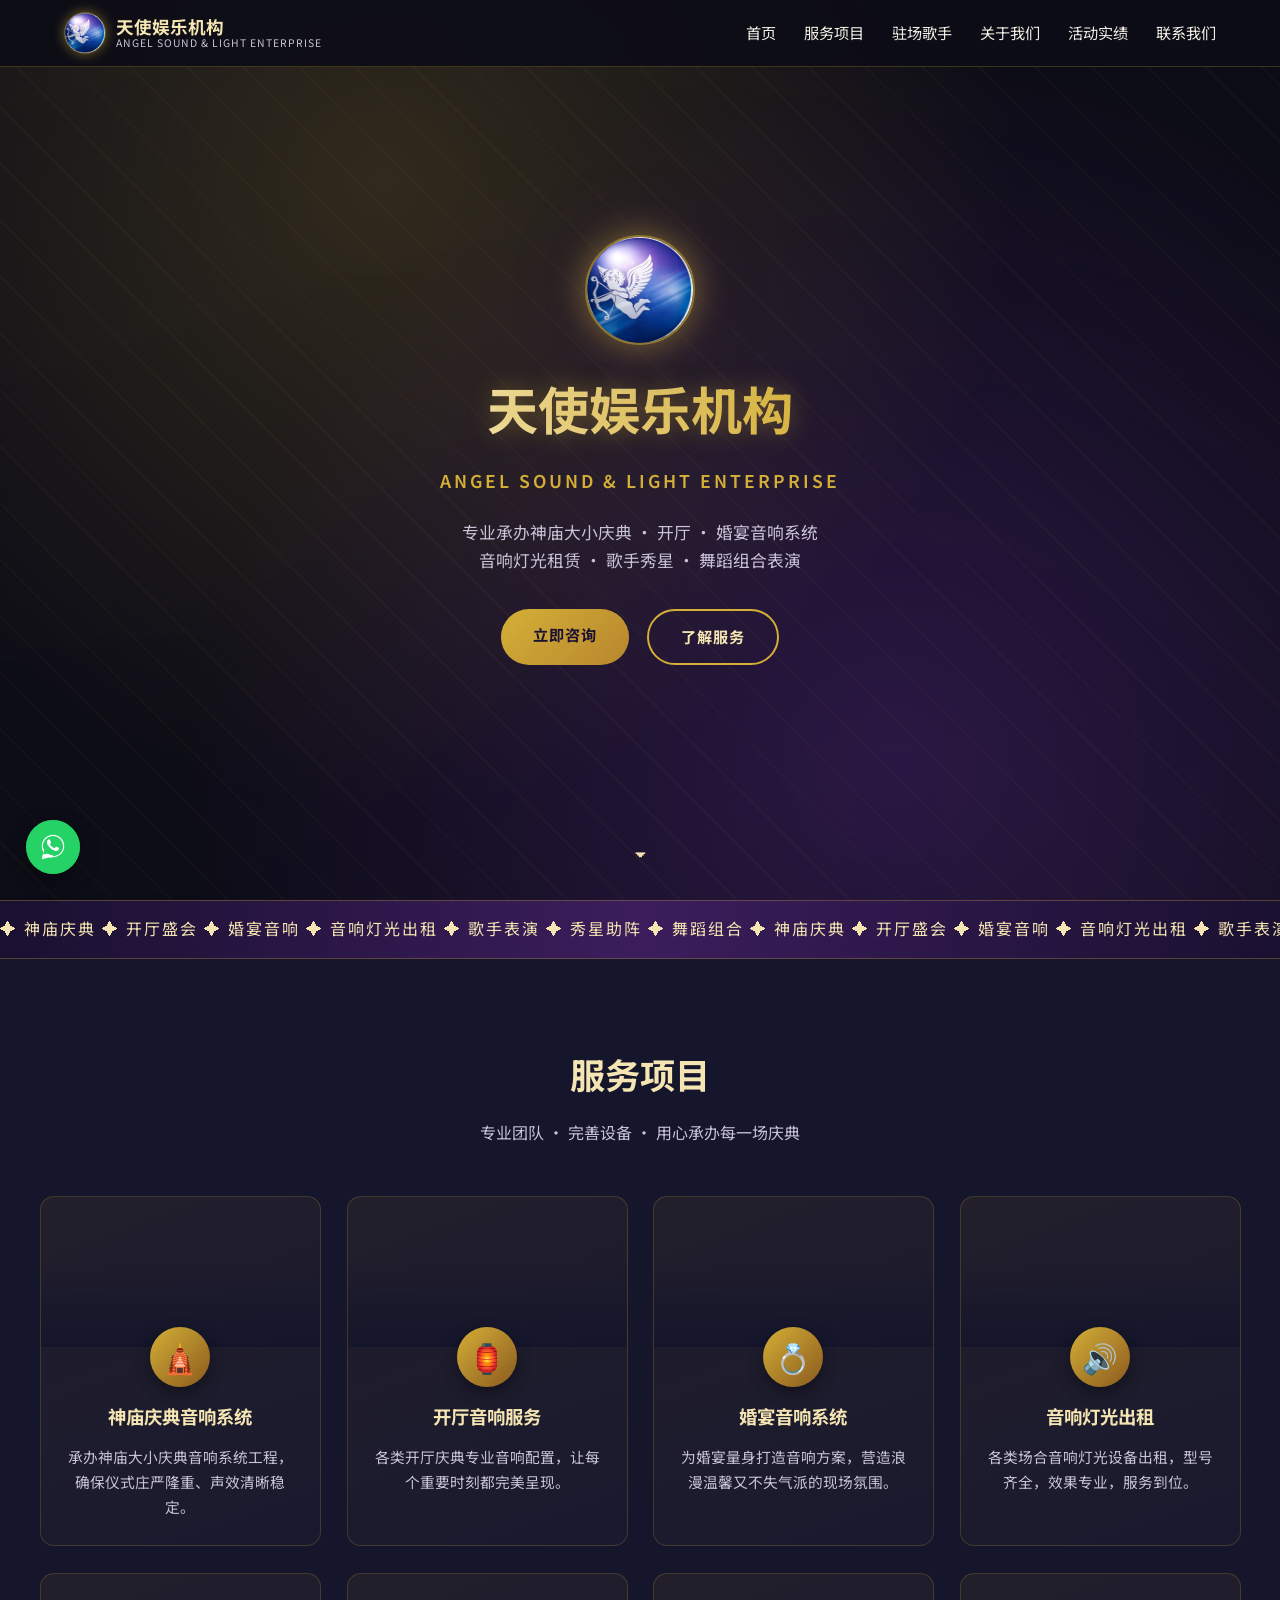
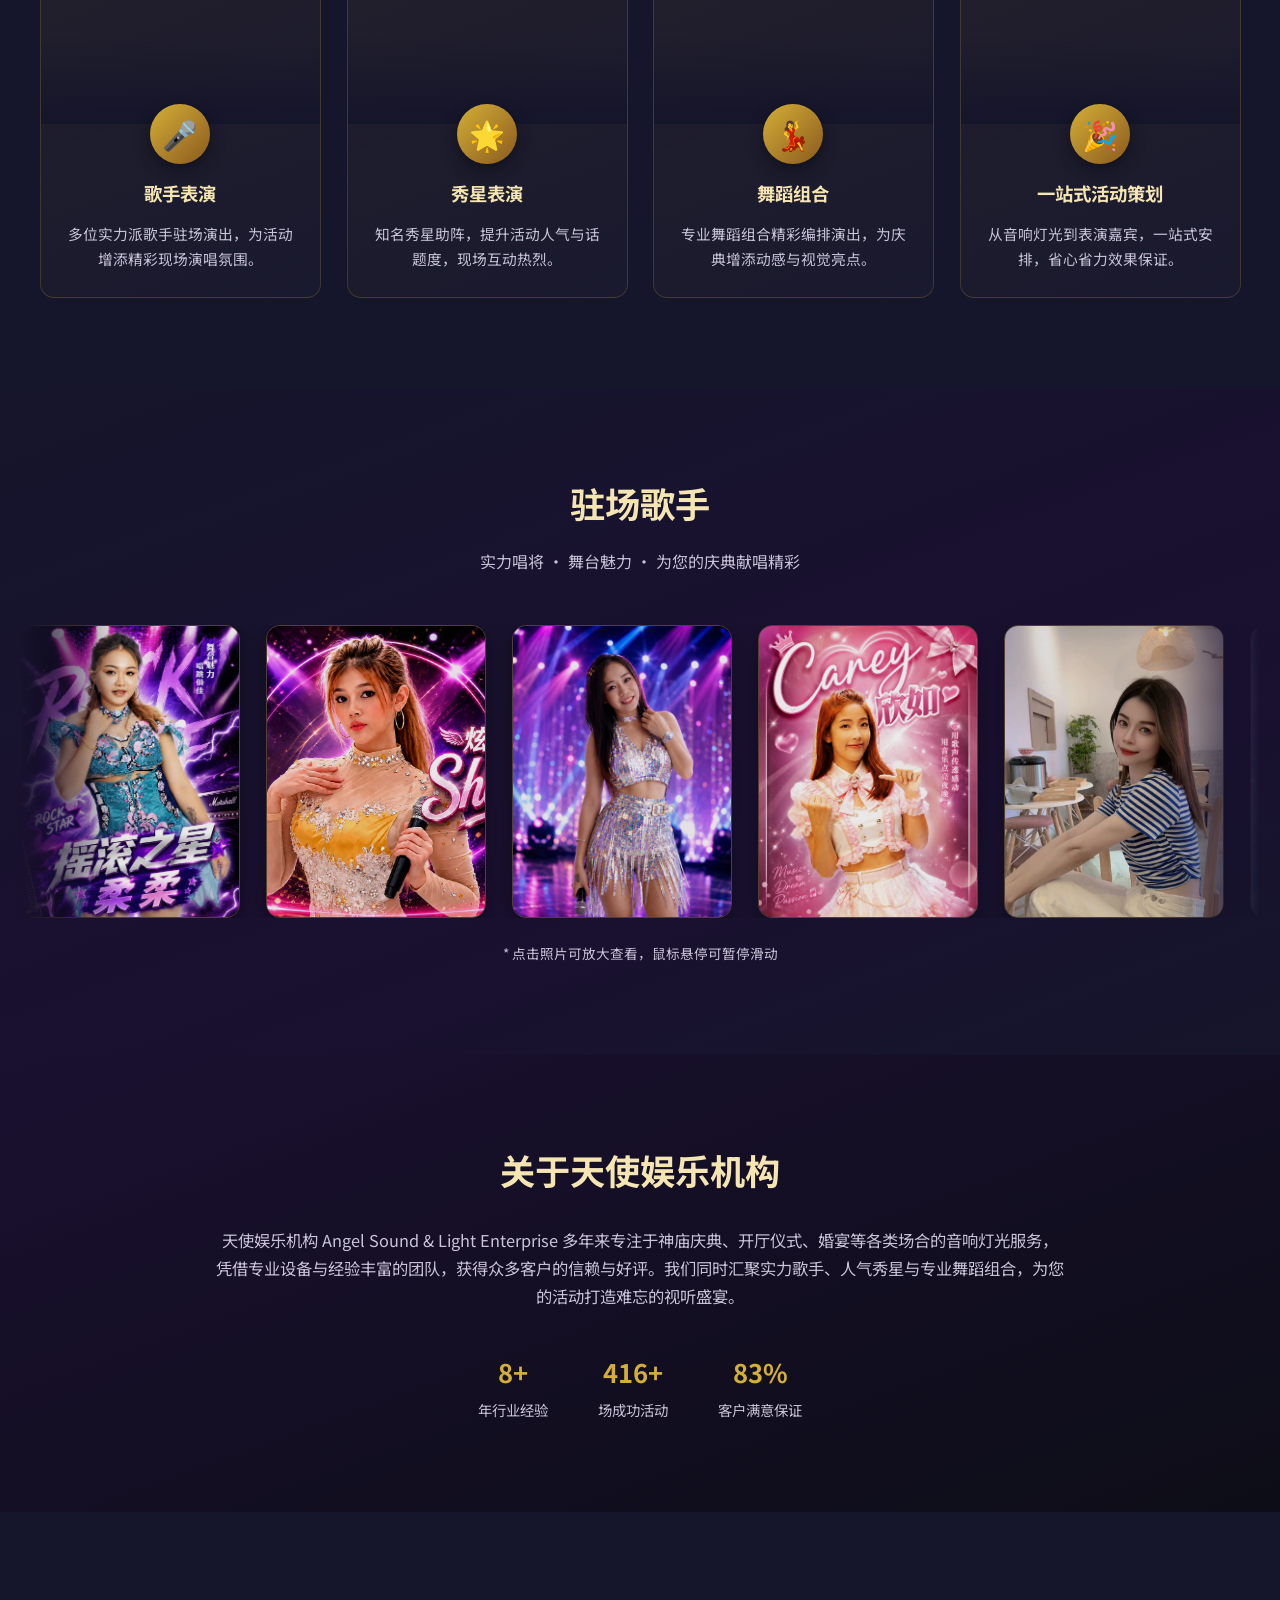
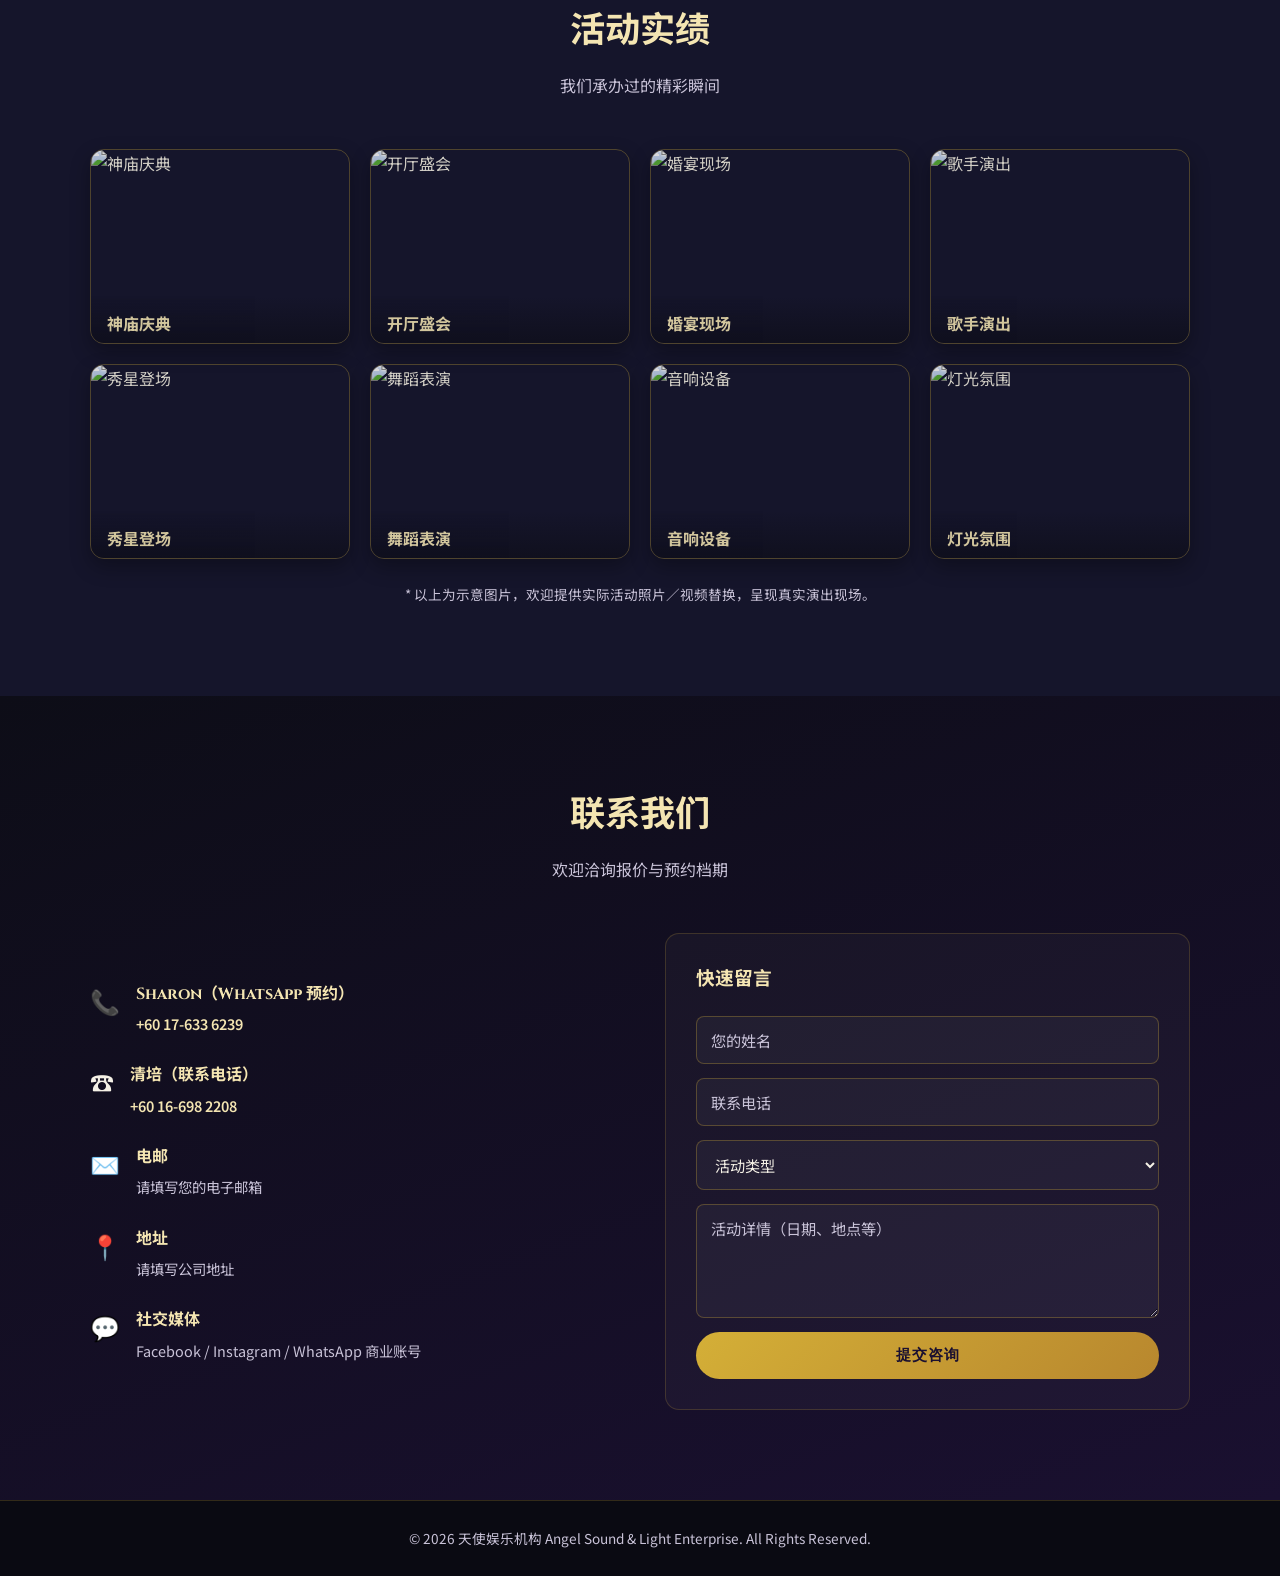
==== commit 87424b4f: "Add files via upload" ====
--- a/index.html
+++ b/index.html
@@ -6,6 +6,7 @@
 <title>天使娱乐机构 ANGEL SOUND & LIGHT ENTERPRISE</title>
 <meta name="description" content="天使娱乐机构 Angel Sound & Light Enterprise - 专业承办神庙大小庆典、开厅、婚宴音响系统，出租音响灯光，提供歌手、秀星、舞蹈组合表演。">
 <link rel="stylesheet" href="style.css">
+<link rel="icon" type="image/jpeg" href="logo.jpg">
 <link rel="preconnect" href="https://fonts.googleapis.com">
 <link href="https://fonts.googleapis.com/css2?family=Cinzel:wght@600;700&family=Noto+Sans+SC:wght@400;500;700;900&display=swap" rel="stylesheet">
 </head>
@@ -16,7 +17,7 @@
 <header class="navbar" id="navbar">
   <div class="nav-container">
     <div class="logo">
-      <span class="logo-icon">✦</span>
+      <img src="logo.jpg" alt="天使娱乐机构 Logo" class="logo-img">
       <div class="logo-text">
         <span class="logo-cn">天使娱乐机构</span>
         <span class="logo-en">ANGEL SOUND &amp; LIGHT ENTERPRISE</span>
@@ -28,6 +29,7 @@
     <nav class="nav-links" id="navLinks">
       <a href="#home">首页</a>
       <a href="#services">服务项目</a>
+      <a href="#singers">驻场歌手</a>
       <a href="#about">关于我们</a>
       <a href="#gallery">活动实绩</a>
       <a href="#contact">联系我们</a>
@@ -45,7 +47,7 @@
     <span></span><span></span><span></span><span></span><span></span>
   </div>
   <div class="hero-content">
-    <span class="hero-icon">✦</span>
+    <img src="logo.jpg" alt="天使娱乐机构 Logo" class="hero-logo">
     <h1>天使娱乐机构</h1>
     <p class="hero-sub">ANGEL SOUND &amp; LIGHT ENTERPRISE</p>
     <p class="hero-desc">专业承办神庙大小庆典 · 开厅 · 婚宴音响系统<br>音响灯光租赁 · 歌手秀星 · 舞蹈组合表演</p>
@@ -119,6 +121,103 @@
       <p>从音响灯光到表演嘉宾，一站式安排，省心省力效果保证。</p>
     </div>
   </div>
+</section>
+
+<section id="singers" class="singers">
+  <div class="section-head reveal">
+    <h2>驻场歌手</h2>
+    <p>实力唱将 · 舞台魅力 · 为您的庆典献唱精彩</p>
+  </div>
+  <div class="singers-carousel">
+    <div class="singers-track">
+      <div class="singer-card" data-caption="柔柔 · 摇滚之星">
+        <div class="singer-float">
+          <img src="singer/singer1.jpg" alt="柔柔 摇滚之星">
+          <span class="singer-overlay">🎤 点击查看</span>
+        </div>
+      </div>
+      <div class="singer-card" data-caption="Sharon · 炫丽天使">
+        <div class="singer-float">
+          <img src="singer/singer2.jpg" alt="Sharon 炫丽天使">
+          <span class="singer-overlay">🎤 点击查看</span>
+        </div>
+      </div>
+      <div class="singer-card" data-caption="人气歌手">
+        <div class="singer-float">
+          <img src="singer/singer3.jpg" alt="人气歌手">
+          <span class="singer-overlay">🎤 点击查看</span>
+        </div>
+      </div>
+      <div class="singer-card" data-caption="Carey · 欣如">
+        <div class="singer-float">
+          <img src="singer/singer4.jpg" alt="Carey 欣如">
+          <span class="singer-overlay">🎤 点击查看</span>
+        </div>
+      </div>
+      <div class="singer-card" data-caption="魅力歌手">
+        <div class="singer-float">
+          <img src="singer/singer5.jpg" alt="魅力歌手">
+          <span class="singer-overlay">🎤 点击查看</span>
+        </div>
+      </div>
+      <div class="singer-card" data-caption="莉慧 · 舞台天使">
+        <div class="singer-float">
+          <img src="singer/singer6.jpg" alt="莉慧 舞台天使">
+          <span class="singer-overlay">🎤 点击查看</span>
+        </div>
+      </div>
+      <div class="singer-card" data-caption="甜美歌手">
+        <div class="singer-float">
+          <img src="singer/singer7.jpg" alt="甜美歌手">
+          <span class="singer-overlay">🎤 点击查看</span>
+        </div>
+      </div>
+      <!-- duplicate set for seamless infinite loop -->
+      <div class="singer-card" data-caption="柔柔 · 摇滚之星" aria-hidden="true">
+        <div class="singer-float">
+          <img src="singer/singer1.jpg" alt="柔柔 摇滚之星">
+          <span class="singer-overlay">🎤 点击查看</span>
+        </div>
+      </div>
+      <div class="singer-card" data-caption="Sharon · 炫丽天使" aria-hidden="true">
+        <div class="singer-float">
+          <img src="singer/singer2.jpg" alt="Sharon 炫丽天使">
+          <span class="singer-overlay">🎤 点击查看</span>
+        </div>
+      </div>
+      <div class="singer-card" data-caption="人气歌手" aria-hidden="true">
+        <div class="singer-float">
+          <img src="singer/singer3.jpg" alt="人气歌手">
+          <span class="singer-overlay">🎤 点击查看</span>
+        </div>
+      </div>
+      <div class="singer-card" data-caption="Carey · 欣如" aria-hidden="true">
+        <div class="singer-float">
+          <img src="singer/singer4.jpg" alt="Carey 欣如">
+          <span class="singer-overlay">🎤 点击查看</span>
+        </div>
+      </div>
+      <div class="singer-card" data-caption="魅力歌手" aria-hidden="true">
+        <div class="singer-float">
+          <img src="singer/singer5.jpg" alt="魅力歌手">
+          <span class="singer-overlay">🎤 点击查看</span>
+        </div>
+      </div>
+      <div class="singer-card" data-caption="莉慧 · 舞台天使" aria-hidden="true">
+        <div class="singer-float">
+          <img src="singer/singer6.jpg" alt="莉慧 舞台天使">
+          <span class="singer-overlay">🎤 点击查看</span>
+        </div>
+      </div>
+      <div class="singer-card" data-caption="甜美歌手" aria-hidden="true">
+        <div class="singer-float">
+          <img src="singer/singer7.jpg" alt="甜美歌手">
+          <span class="singer-overlay">🎤 点击查看</span>
+        </div>
+      </div>
+    </div>
+  </div>
+  <p class="gallery-note reveal">* 点击照片可放大查看，鼠标悬停可暂停滑动</p>
 </section>
 
 <section id="about" class="about">
@@ -200,8 +299,15 @@
       <div class="contact-item">
         <span class="contact-icon">📞</span>
         <div>
-          <h4>电话 / WhatsApp</h4>
-          <p>请填写您的联系电话</p>
+          <h4>Sharon（WhatsApp 预约）</h4>
+          <p><a href="https://wa.me/60176336239" target="_blank" rel="noopener" class="contact-link">+60 17-633 6239</a></p>
+        </div>
+      </div>
+      <div class="contact-item">
+        <span class="contact-icon">☎️</span>
+        <div>
+          <h4>清培（联系电话）</h4>
+          <p><a href="tel:+60166982208" class="contact-link">+60 16-698 2208</a></p>
         </div>
       </div>
       <div class="contact-item">
@@ -251,6 +357,12 @@
 
 <button id="backToTop" class="back-to-top" aria-label="返回顶部">↑</button>
 
+<a href="https://wa.me/60176336239" target="_blank" rel="noopener" class="whatsapp-float" aria-label="WhatsApp 联系我们">
+  <svg viewBox="0 0 32 32" width="30" height="30" fill="#fff">
+    <path d="M16.004 3C9.376 3 4 8.373 4 15c0 2.34.63 4.53 1.73 6.42L4 29l7.76-1.69A11.93 11.93 0 0 0 16.004 27C22.63 27 28 21.63 28 15S22.63 3 16.004 3zm0 21.8c-1.98 0-3.86-.53-5.49-1.47l-.39-.23-4.6 1 1.02-4.48-.25-.4A9.72 9.72 0 0 1 5.2 15c0-5.96 4.84-10.8 10.8-10.8 2.89 0 5.6 1.13 7.64 3.17A10.73 10.73 0 0 1 26.8 15c0 5.96-4.85 10.8-10.8 10.8zm5.9-8.1c-.32-.16-1.9-.94-2.2-1.04-.3-.11-.51-.16-.73.16-.21.32-.84 1.04-1.03 1.25-.19.21-.38.24-.7.08-.32-.16-1.35-.5-2.57-1.6-.95-.85-1.59-1.9-1.78-2.22-.19-.32-.02-.49.14-.65.14-.14.32-.37.48-.56.16-.19.21-.32.32-.53.11-.21.05-.4-.03-.56-.08-.16-.73-1.76-1-2.41-.26-.63-.53-.54-.73-.55-.19-.01-.4-.01-.62-.01-.21 0-.56.08-.85.4-.3.32-1.12 1.1-1.12 2.67 0 1.57 1.15 3.09 1.31 3.3.16.21 2.26 3.45 5.47 4.84.76.33 1.36.53 1.82.68.76.24 1.46.21 2.01.13.61-.09 1.9-.78 2.17-1.53.27-.75.27-1.39.19-1.53-.08-.14-.3-.22-.62-.38z"/>
+  </svg>
+</a>
+
 <script src="script.js"></script>
 </body>
 </html>
--- a/style.css
+++ b/style.css
@@ -71,7 +71,11 @@
   padding:12px 24px;
 }
 .logo{display:flex;align-items:center;gap:10px;}
-.logo-icon{color:var(--gold);font-size:1.6rem;}
+.logo-img{
+  width:42px;height:42px;border-radius:50%;object-fit:cover;
+  box-shadow:0 0 12px rgba(212,175,55,0.5);
+  border:1px solid rgba(212,175,55,0.5);
+}
 .logo-text{display:flex;flex-direction:column;line-height:1.2;}
 .logo-cn{font-weight:700;font-size:1.1rem;color:var(--gold-light);}
 .logo-en{font-size:0.65rem;letter-spacing:1px;color:var(--text-muted);}
@@ -151,14 +155,16 @@
   position:relative;z-index:2;padding:0 20px;max-width:800px;
   animation:fadeUp 1.1s ease both;
 }
-.hero-icon{
-  font-size:2.2rem;color:var(--gold);display:block;margin-bottom:14px;
-  animation:spinPulse 6s linear infinite;
-}
-@keyframes spinPulse{
-  0%{transform:rotate(0deg) scale(1);}
-  50%{transform:rotate(180deg) scale(1.2);}
-  100%{transform:rotate(360deg) scale(1);}
+.hero-logo{
+  width:110px;height:110px;border-radius:50%;object-fit:cover;
+  margin-bottom:18px;
+  border:2px solid rgba(212,175,55,0.6);
+  box-shadow:0 0 35px rgba(212,175,55,0.5), 0 0 70px rgba(59,29,92,0.4);
+  animation:floatLogo 4s ease-in-out infinite;
+}
+@keyframes floatLogo{
+  0%,100%{transform:translateY(0);}
+  50%{transform:translateY(-12px);}
 }
 .hero h1{
   font-size:3.2rem;color:var(--gold-light);
@@ -259,7 +265,59 @@
 .service-card h3{color:var(--gold-light);font-size:1.15rem;margin-bottom:10px;padding:0 20px;}
 .service-card p{color:var(--text-muted);font-size:0.92rem;padding:0 22px;}
 
-/* About */
+/* Singers carousel */
+.singers{background:linear-gradient(160deg,#15152b,#1a1030 60%,#15152b);overflow:hidden;}
+.singers-carousel{
+  overflow:hidden;
+  mask-image:linear-gradient(90deg, transparent, #000 8%, #000 92%, transparent);
+  -webkit-mask-image:linear-gradient(90deg, transparent, #000 8%, #000 92%, transparent);
+}
+.singers-track{
+  display:flex;gap:26px;width:max-content;
+  animation:slideTrack 48s linear infinite;
+}
+.singers-carousel:hover .singers-track{animation-play-state:paused;}
+@keyframes slideTrack{
+  from{transform:translateX(0);}
+  to{transform:translateX(-50%);}
+}
+.singer-card{
+  position:relative;flex:0 0 auto;width:220px;aspect-ratio:3/4;
+  border-radius:var(--radius);overflow:hidden;cursor:pointer;
+  border:1px solid rgba(212,175,55,0.3);
+  box-shadow:0 8px 20px rgba(0,0,0,0.35);
+  transition:transform .4s ease, box-shadow .4s ease, border-color .4s ease;
+}
+.singer-card:hover{
+  transform:scale(1.07) translateY(-8px);
+  border-color:var(--gold);
+  box-shadow:0 20px 40px rgba(212,175,55,0.3);
+  z-index:5;
+}
+.singer-float{
+  width:100%;height:100%;position:relative;
+  animation:singerBob 3.6s ease-in-out infinite;
+}
+.singer-card:nth-child(odd) .singer-float{animation-delay:.3s;}
+.singer-card:nth-child(3n) .singer-float{animation-delay:.9s;}
+@keyframes singerBob{
+  0%,100%{transform:translateY(0);}
+  50%{transform:translateY(-10px);}
+}
+.singer-float img{
+  width:100%;height:100%;object-fit:cover;display:block;
+  filter:brightness(0.92);transition:filter .4s ease;
+}
+.singer-card:hover .singer-float img{filter:brightness(1.05);}
+.singer-overlay{
+  position:absolute;left:0;right:0;bottom:0;
+  padding:10px 14px;text-align:center;
+  background:linear-gradient(180deg, transparent, rgba(13,13,23,0.92));
+  color:var(--gold-light);font-weight:700;font-size:0.85rem;letter-spacing:1px;
+  opacity:0;transform:translateY(10px);
+  transition:opacity .35s ease, transform .35s ease;
+}
+.singer-card:hover .singer-overlay{opacity:1;transform:translateY(0);}
 .about{background:linear-gradient(160deg,#1a1030,#0d0d17);}
 .about-content{max-width:850px;margin:0 auto;text-align:center;}
 .about h2{font-size:2.2rem;color:var(--gold-light);margin-bottom:22px;}
@@ -410,3 +468,28 @@
 }
 .back-to-top.show{opacity:1;visibility:visible;transform:translateY(0);}
 .back-to-top:hover{transform:translateY(-4px) scale(1.05);}
+
+/* WhatsApp floating button */
+.whatsapp-float{
+  position:fixed;left:26px;bottom:26px;z-index:90;
+  width:54px;height:54px;border-radius:50%;
+  background:#25d366;
+  display:flex;align-items:center;justify-content:center;
+  box-shadow:0 8px 20px rgba(0,0,0,0.4);
+  transition:transform .3s;
+}
+.whatsapp-float::before{
+  content:'';position:absolute;inset:0;border-radius:50%;
+  background:#25d366;opacity:0.6;
+  animation:wa-pulse 2.2s ease-out infinite;
+  z-index:-1;
+}
+@keyframes wa-pulse{
+  0%{transform:scale(1);opacity:0.6;}
+  100%{transform:scale(1.8);opacity:0;}
+}
+.whatsapp-float:hover{transform:translateY(-4px) scale(1.08);}
+
+/* Contact links */
+.contact-link{color:var(--gold-light);font-weight:600;transition:color .3s;}
+.contact-link:hover{color:var(--gold);text-decoration:underline;}
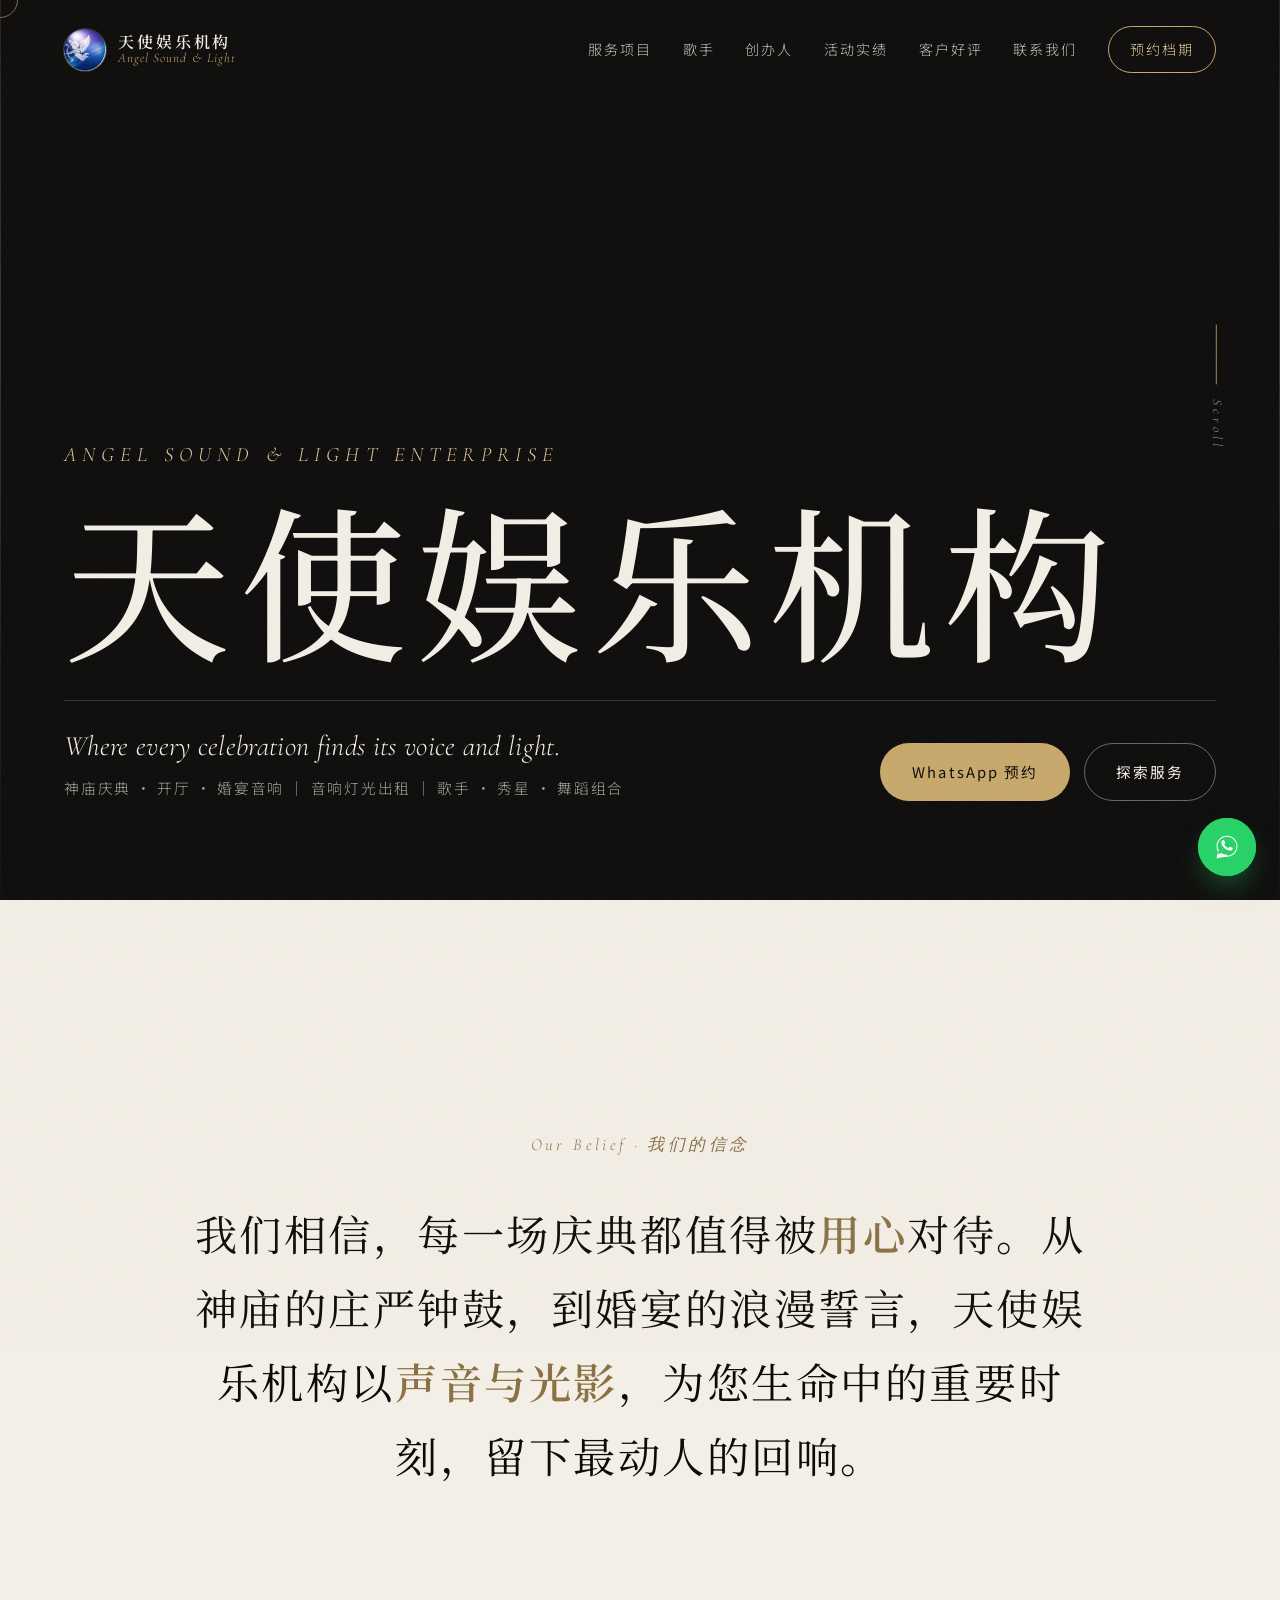
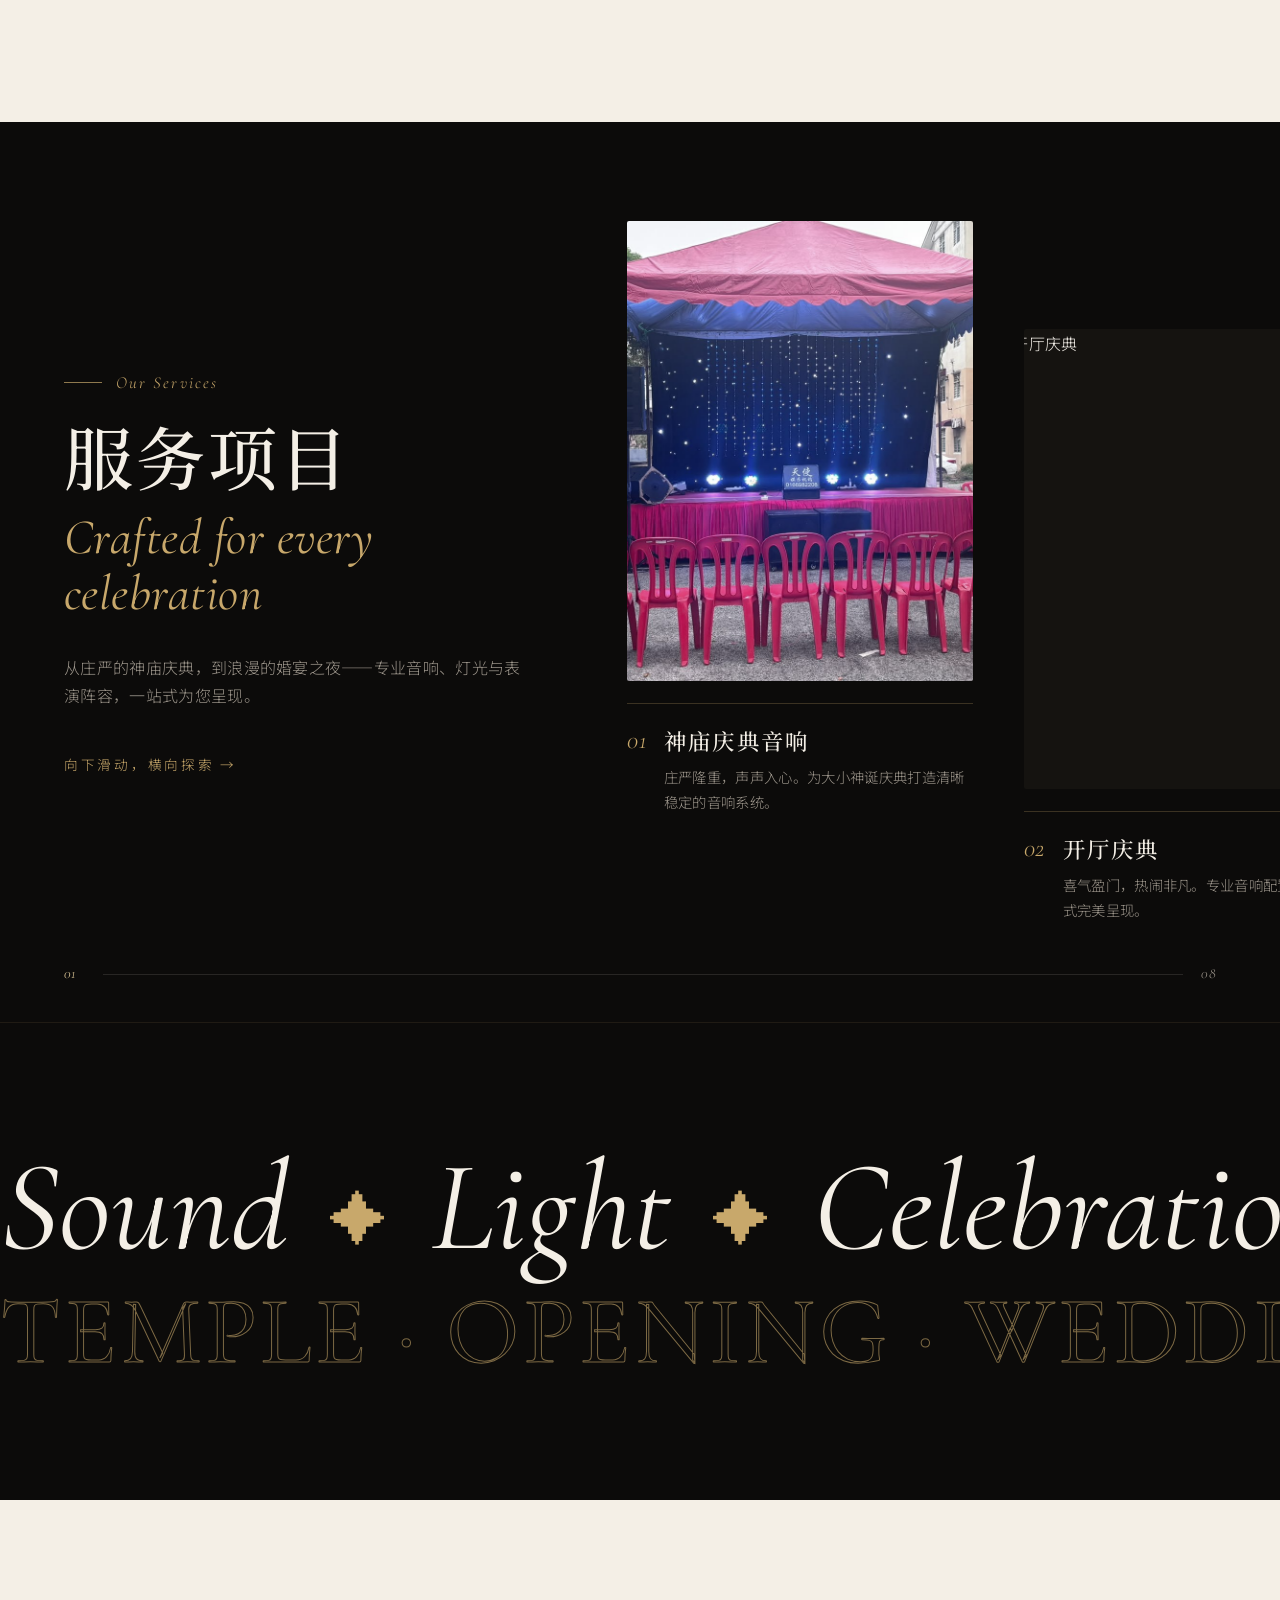
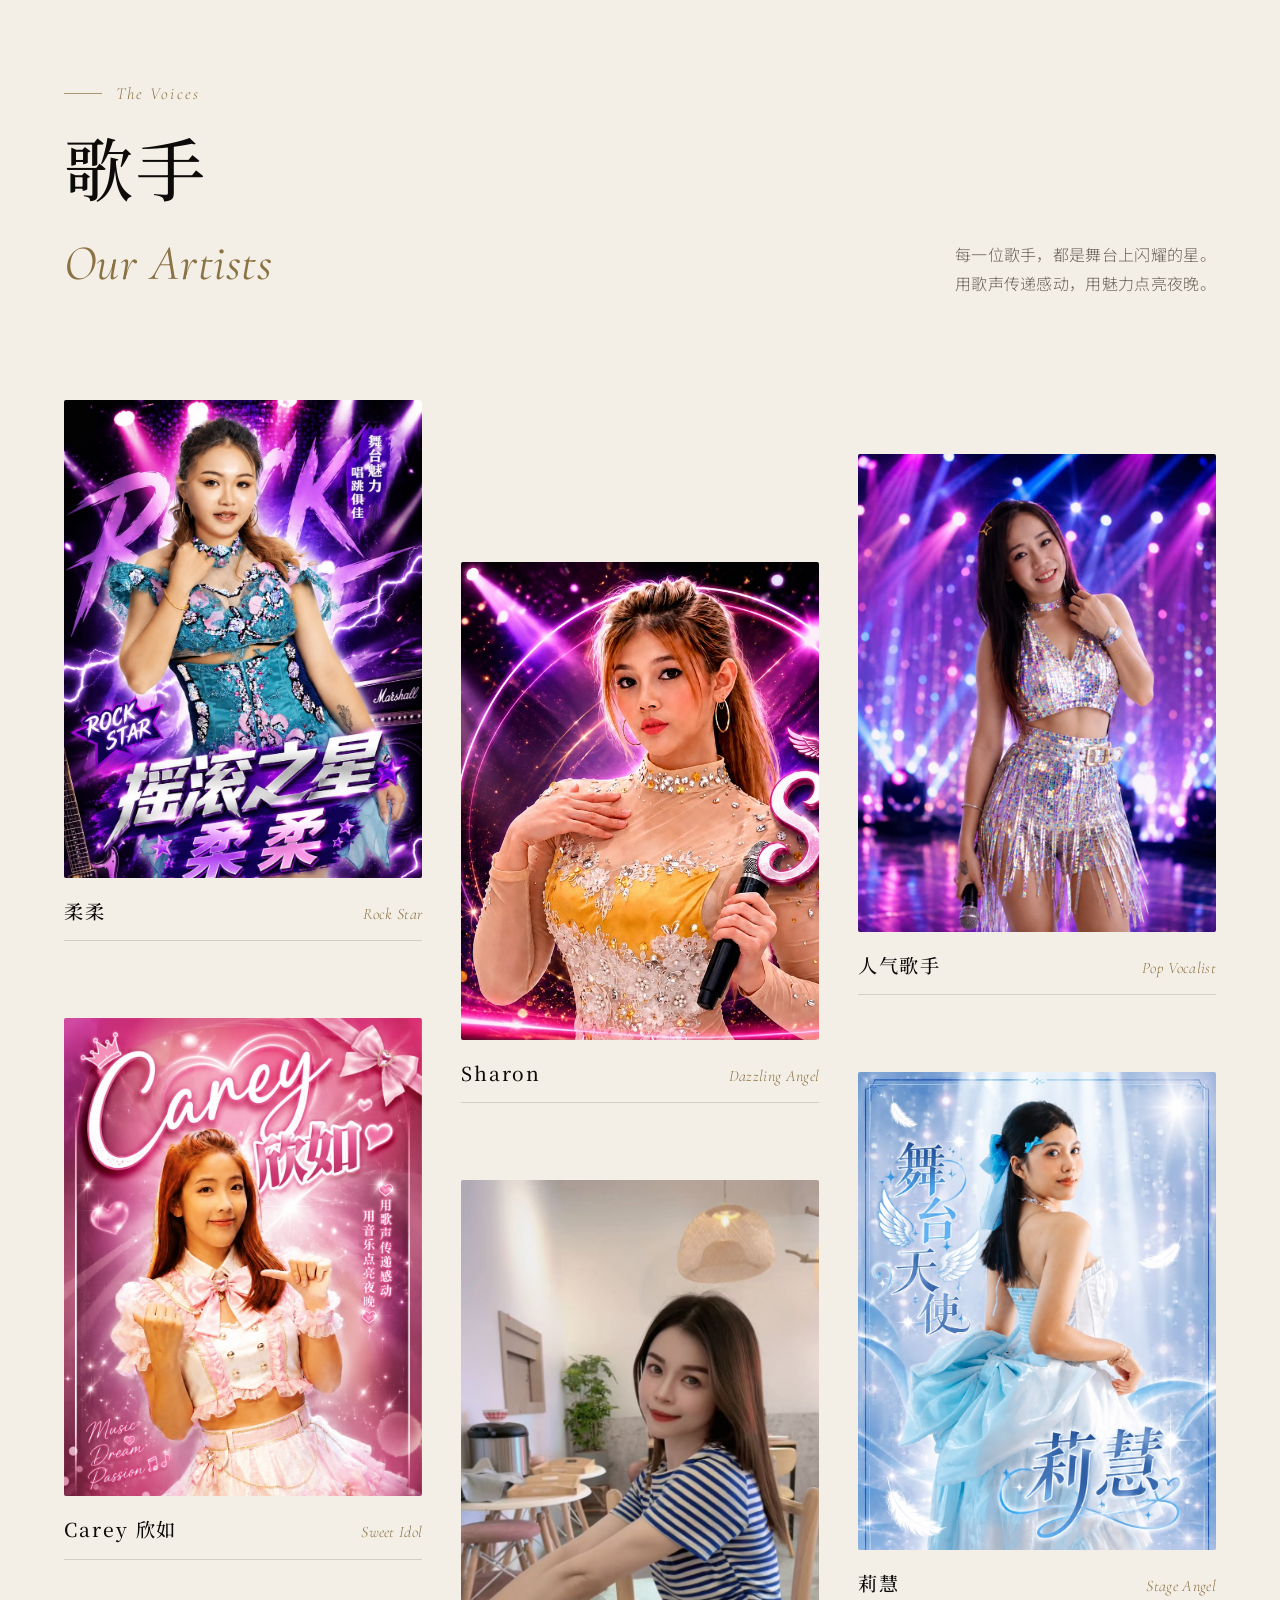
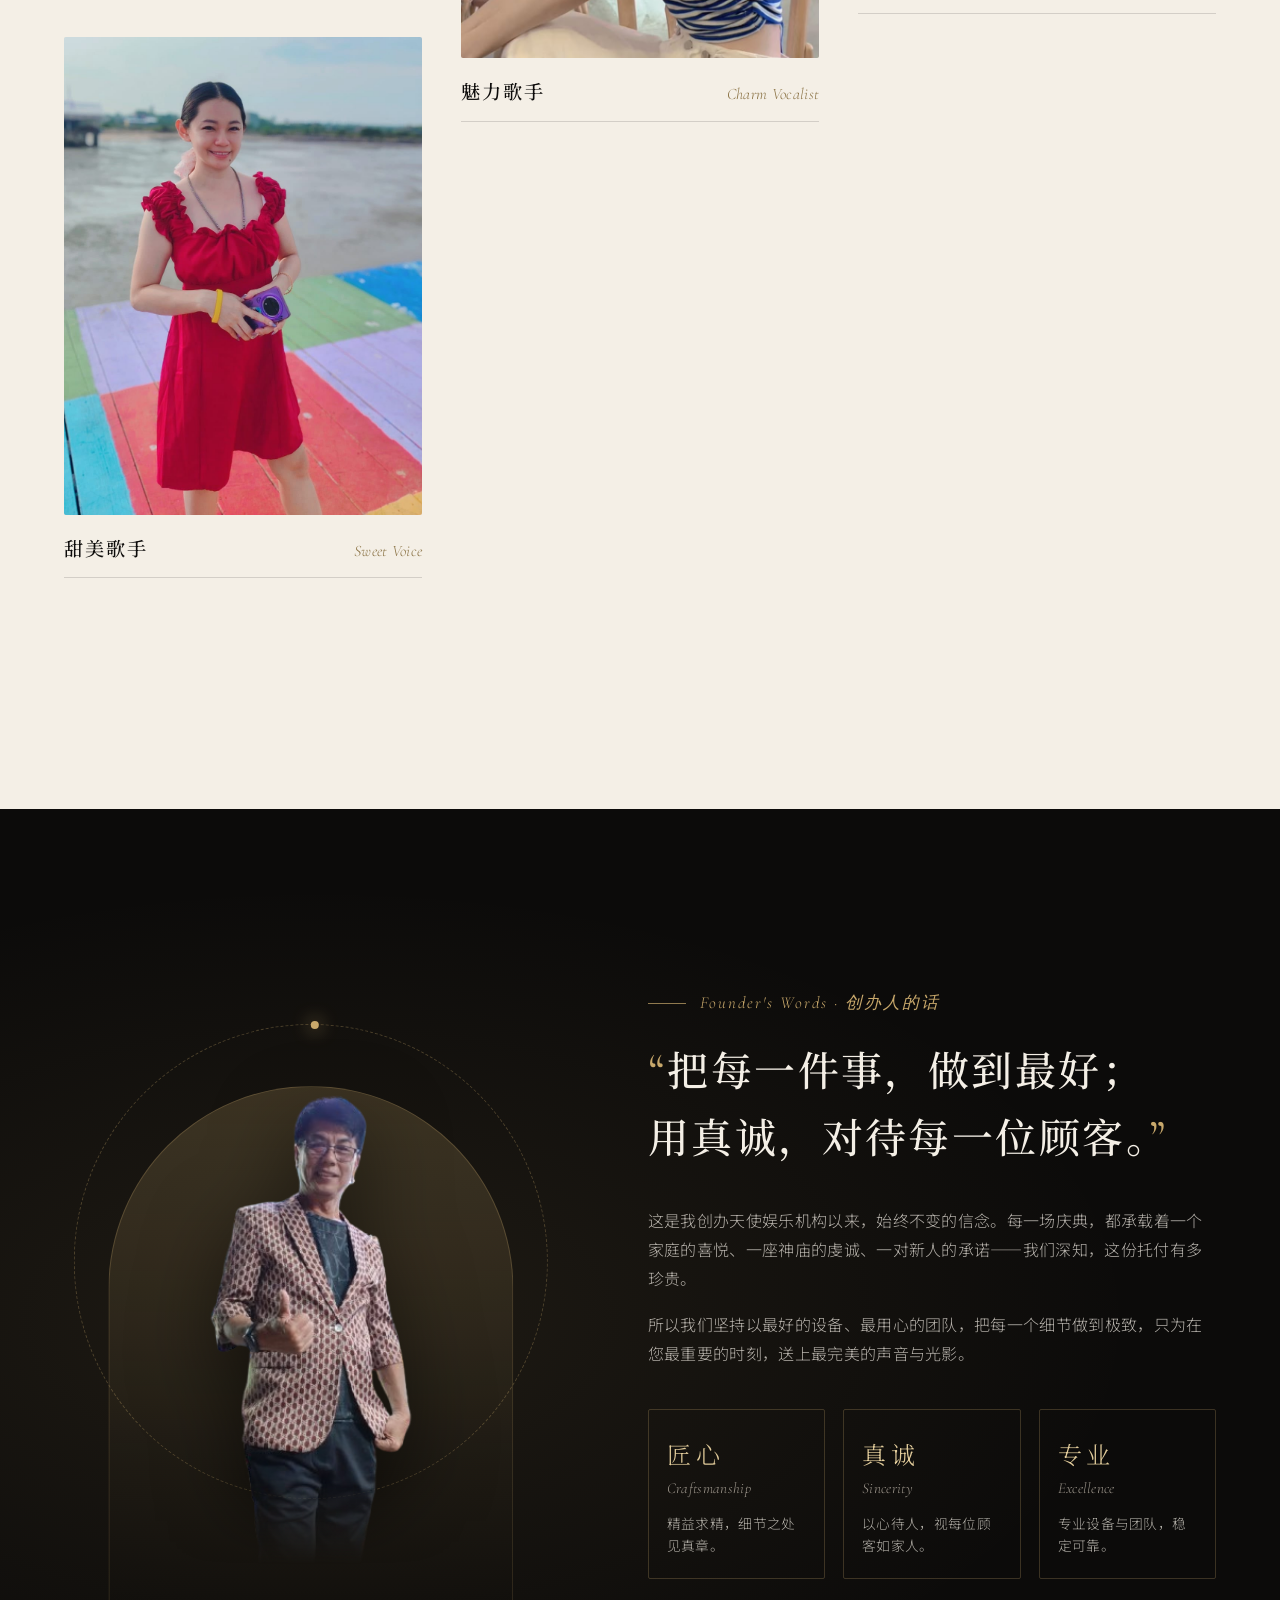
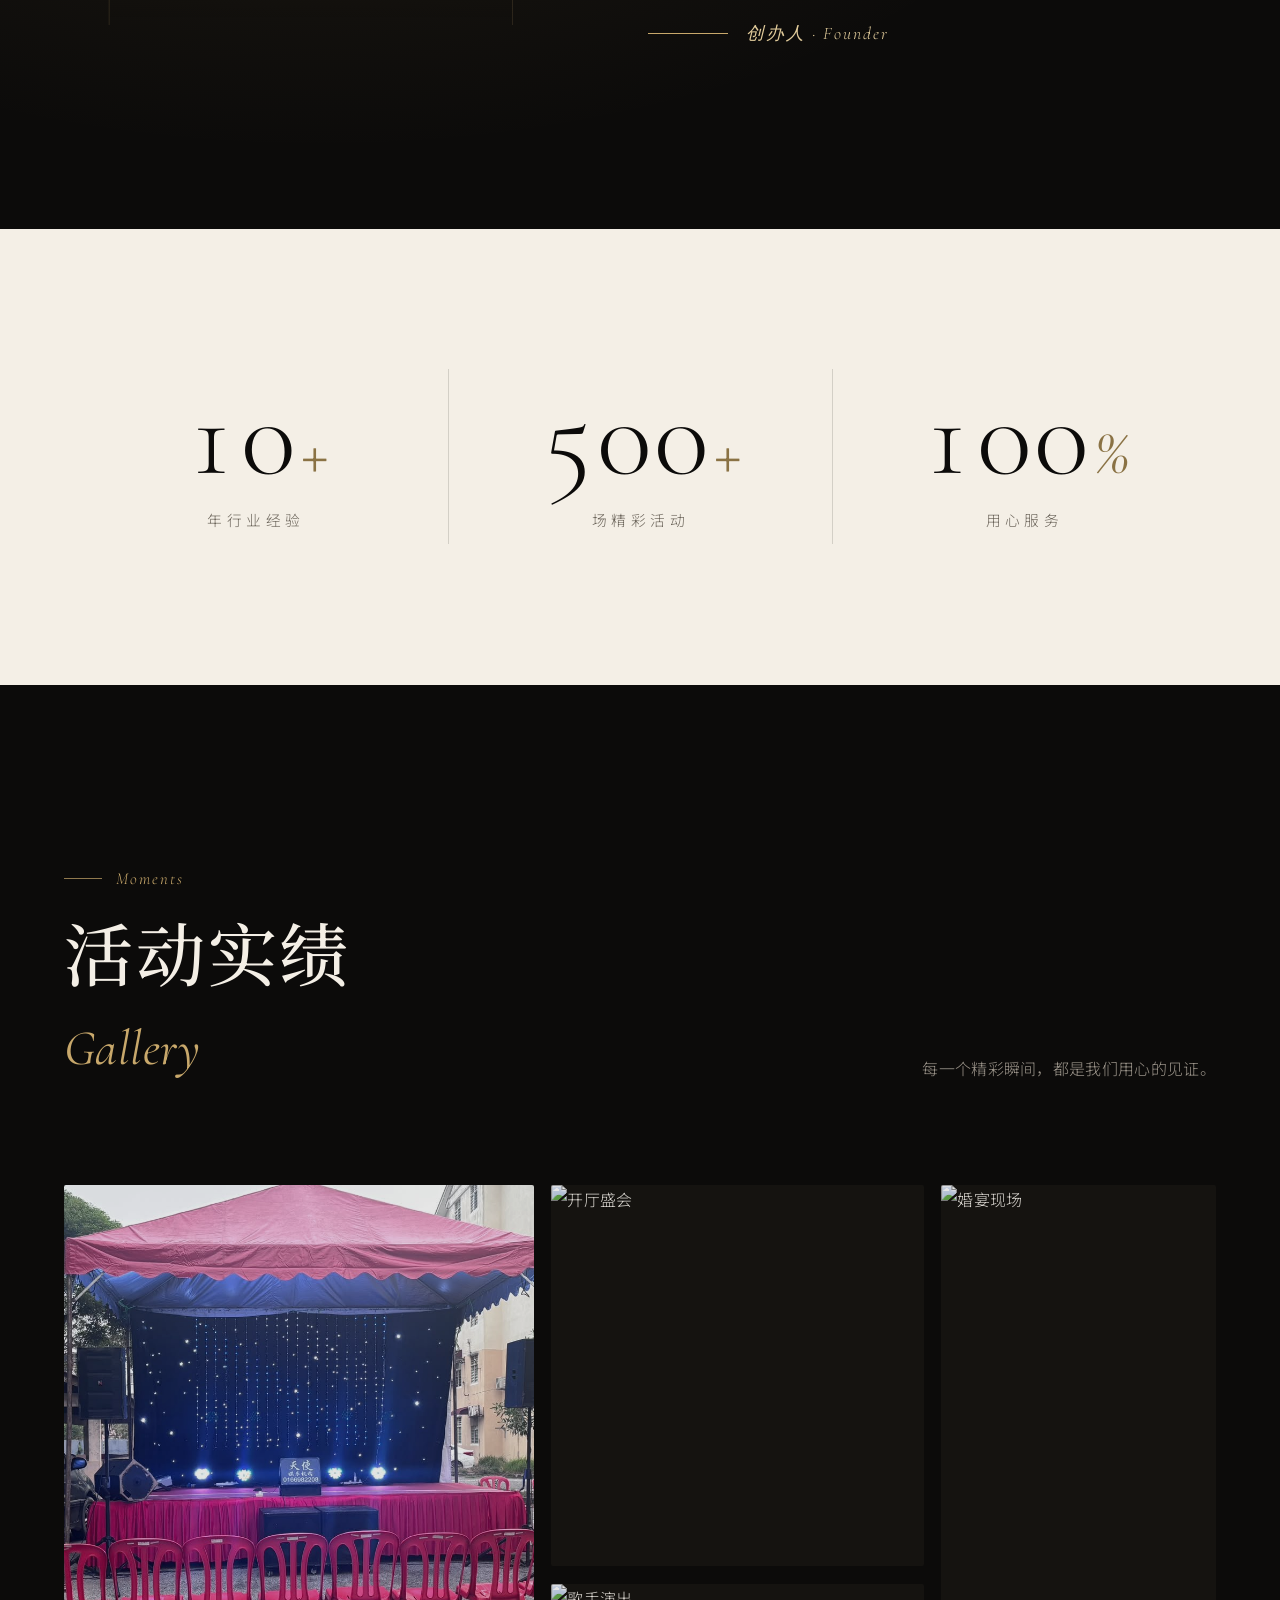
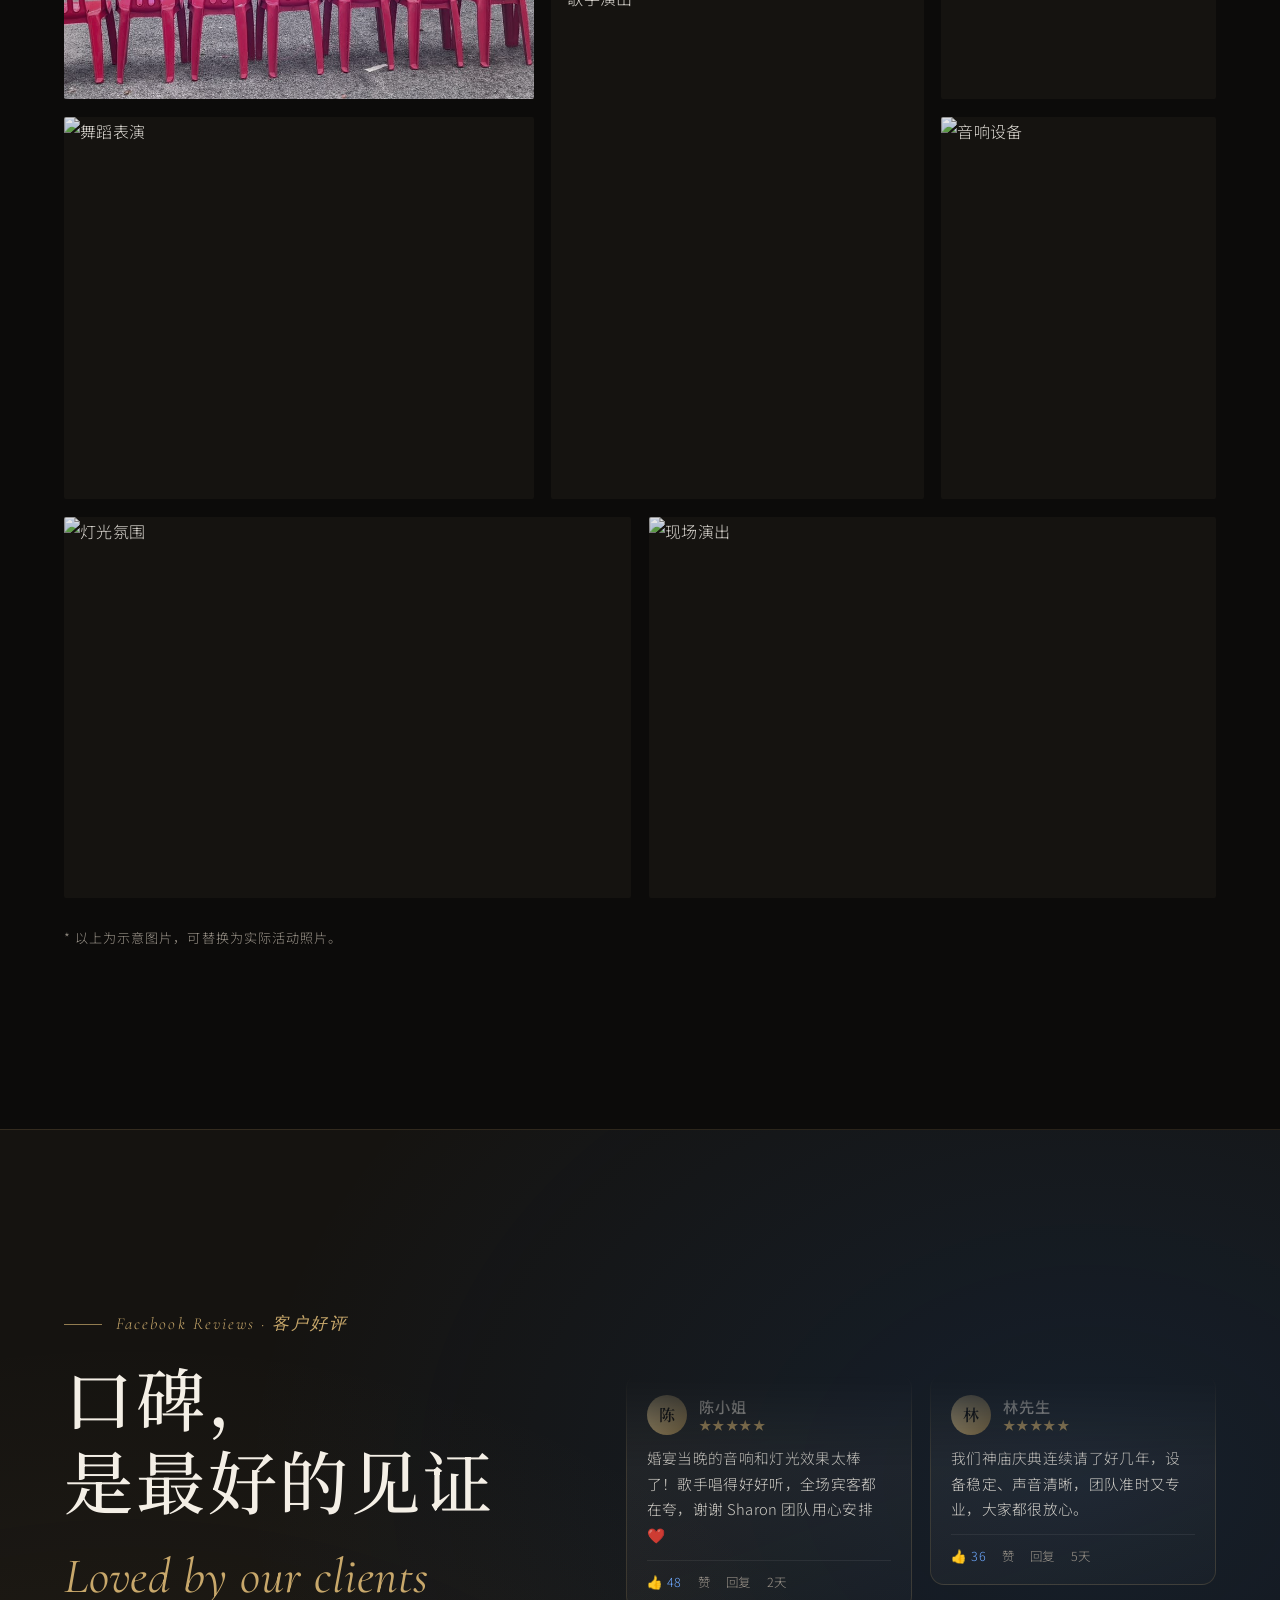
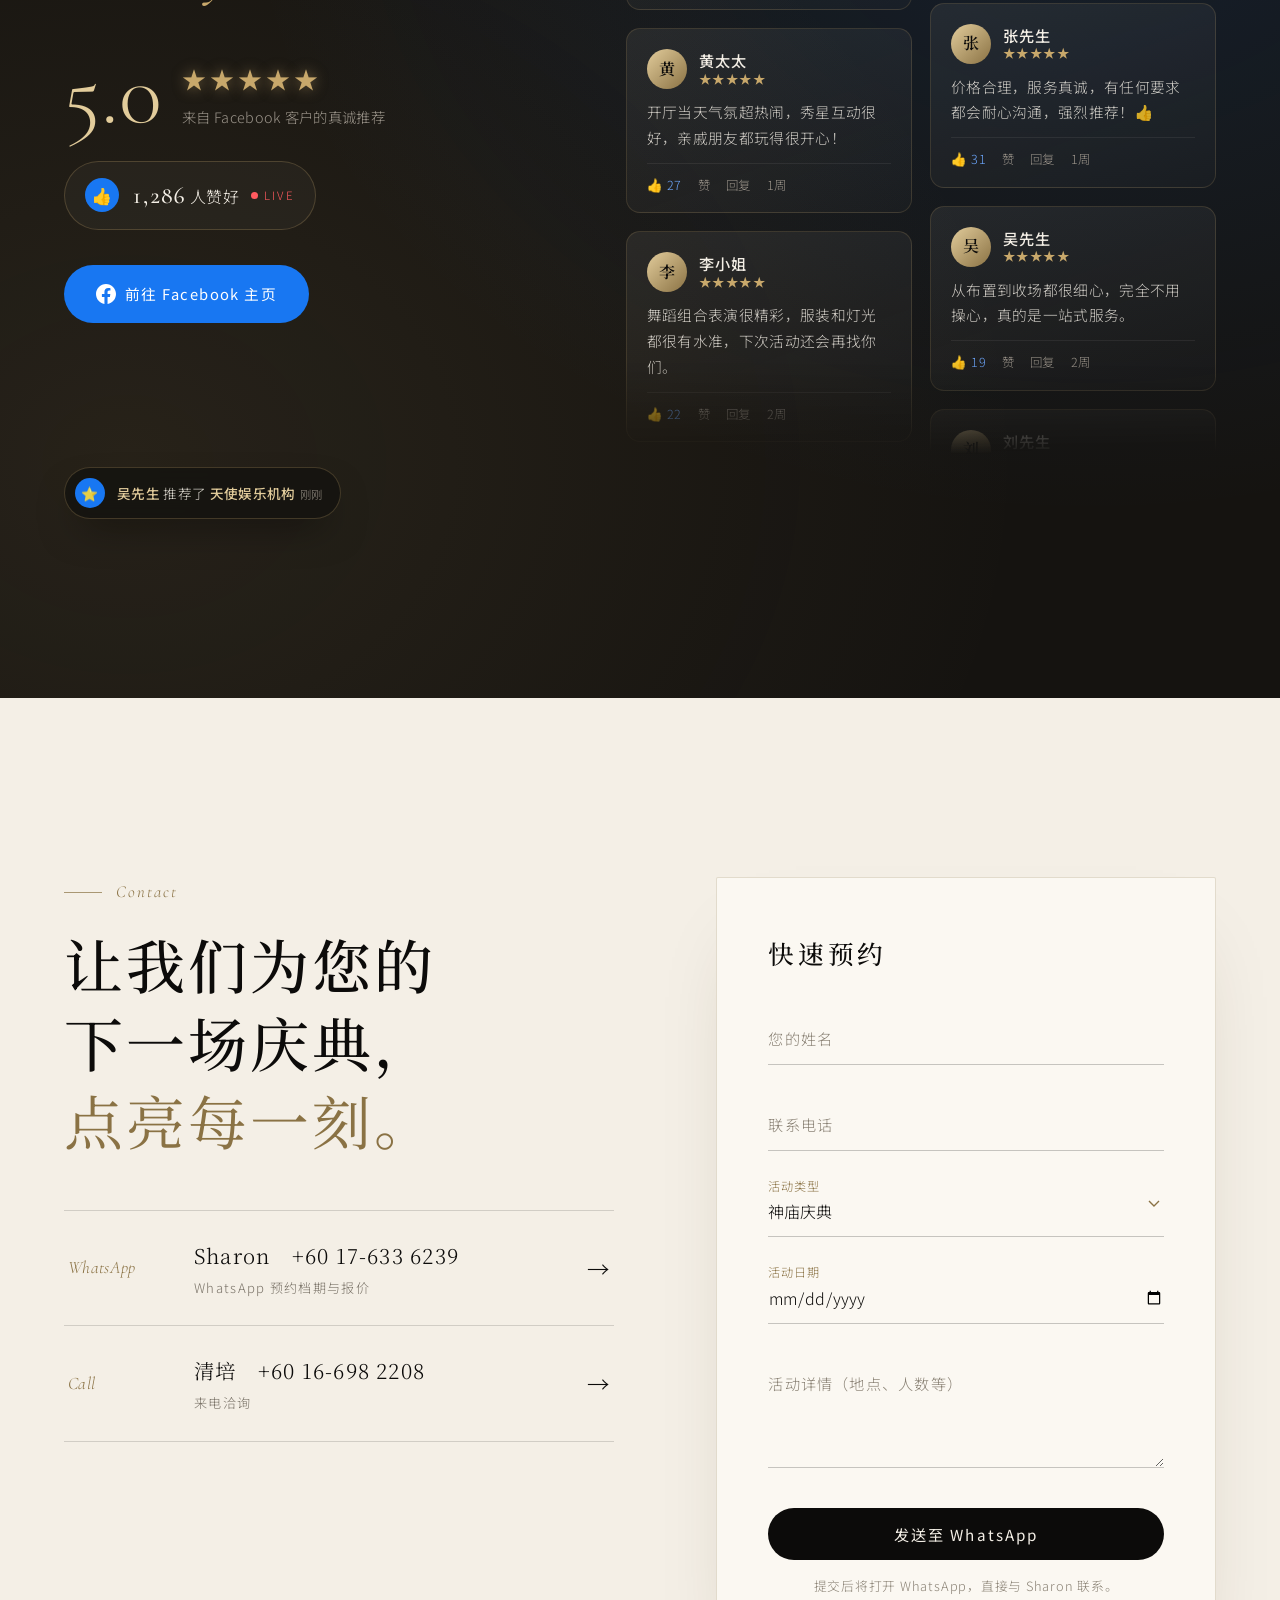
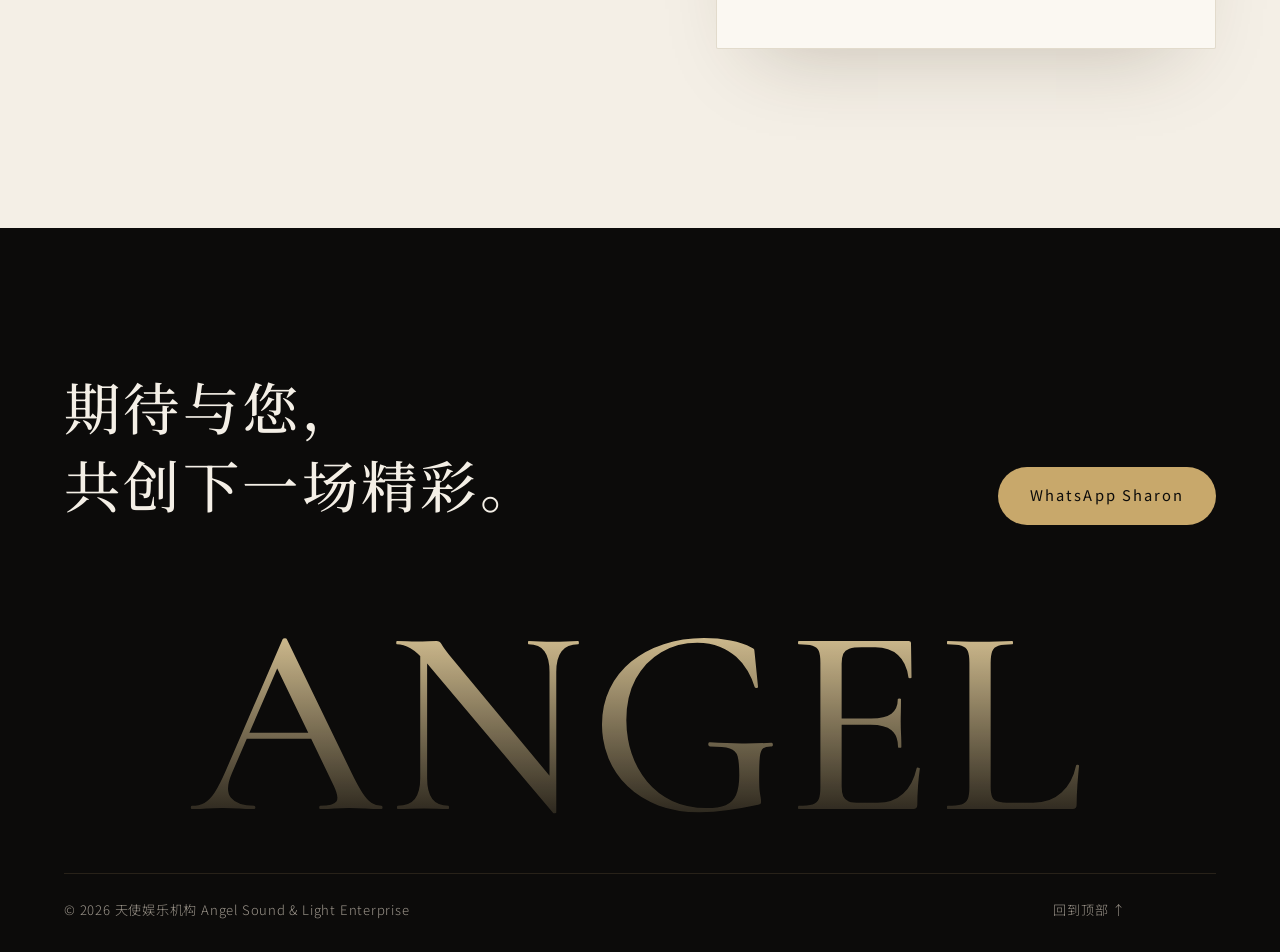
==== commit 8fb41d21: "add elegant pages" ====
--- a/index.html
+++ b/index.html
@@ -3,366 +3,389 @@
 <head>
 <meta charset="UTF-8">
 <meta name="viewport" content="width=device-width, initial-scale=1.0">
-<title>天使娱乐机构 ANGEL SOUND & LIGHT ENTERPRISE</title>
-<meta name="description" content="天使娱乐机构 Angel Sound & Light Enterprise - 专业承办神庙大小庆典、开厅、婚宴音响系统，出租音响灯光，提供歌手、秀星、舞蹈组合表演。">
-<link rel="stylesheet" href="style.css">
+<title>天使娱乐机构 · Angel Sound &amp; Light Enterprise</title>
+<meta name="description" content="天使娱乐机构 Angel Sound & Light Enterprise — 神庙庆典、开厅、婚宴音响系统，音响灯光出租，歌手、秀星、舞蹈组合表演。">
 <link rel="icon" type="image/jpeg" href="logo.jpg">
 <link rel="preconnect" href="https://fonts.googleapis.com">
-<link href="https://fonts.googleapis.com/css2?family=Cinzel:wght@600;700&family=Noto+Sans+SC:wght@400;500;700;900&display=swap" rel="stylesheet">
+<link rel="preconnect" href="https://fonts.gstatic.com" crossorigin>
+<link href="https://fonts.googleapis.com/css2?family=Cormorant+Garamond:ital,wght@0,400;0,500;0,600;1,400;1,500&family=Noto+Serif+SC:wght@400;500;600;700&family=Noto+Sans+SC:wght@300;400;500&display=swap" rel="stylesheet">
+<link rel="stylesheet" href="https://cdn.jsdelivr.net/npm/lenis@1.3.11/dist/lenis.css">
+<link rel="stylesheet" href="style.css">
+<script>
+  document.documentElement.classList.add('is-loading');
+  // Safety net: never let the preloader block the page
+  setTimeout(function () { document.documentElement.classList.remove('is-loading'); }, 8000);
+</script>
 </head>
 <body>
 
-<div class="progress-bar" id="progressBar"></div>
-
-<header class="navbar" id="navbar">
-  <div class="nav-container">
-    <div class="logo">
-      <img src="logo.jpg" alt="天使娱乐机构 Logo" class="logo-img">
-      <div class="logo-text">
-        <span class="logo-cn">天使娱乐机构</span>
-        <span class="logo-en">ANGEL SOUND &amp; LIGHT ENTERPRISE</span>
-      </div>
-    </div>
-    <button class="nav-toggle" id="navToggle" aria-label="菜单">
-      <span></span><span></span><span></span>
-    </button>
-    <nav class="nav-links" id="navLinks">
-      <a href="#home">首页</a>
-      <a href="#services">服务项目</a>
-      <a href="#singers">驻场歌手</a>
-      <a href="#about">关于我们</a>
-      <a href="#gallery">活动实绩</a>
-      <a href="#contact">联系我们</a>
-    </nav>
-  </div>
+<!-- Preloader -->
+<div class="loader" aria-hidden="true">
+  <div class="loader-inner">
+    <img src="logo.jpg" alt="" class="loader-logo">
+    <div class="loader-count">00</div>
+    <div class="loader-bar"><span></span></div>
+    <div class="loader-name">Angel Sound &amp; Light</div>
+  </div>
+</div>
+
+<div class="scroll-progress"></div>
+<div class="cursor" aria-hidden="true"><span>查看</span></div>
+<div class="cursor-dot" aria-hidden="true"></div>
+
+<!-- Navigation -->
+<header class="nav" id="nav">
+  <a href="#home" class="brand">
+    <img src="logo.jpg" alt="天使娱乐机构 Logo">
+    <span class="brand-text">
+      <span class="brand-cn">天使娱乐机构</span>
+      <span class="brand-en">Angel Sound &amp; Light</span>
+    </span>
+  </a>
+  <nav class="nav-links">
+    <a href="#services">服务项目</a>
+    <a href="#singers">歌手</a>
+    <a href="#founder">创办人</a>
+    <a href="#gallery">活动实绩</a>
+    <a href="#reviews">客户好评</a>
+    <a href="#contact">联系我们</a>
+    <a href="https://wa.me/60176336239" target="_blank" rel="noopener" class="nav-cta magnetic">预约档期</a>
+  </nav>
+  <button class="menu-btn" id="menuBtn" aria-label="打开菜单"><span></span><span></span></button>
 </header>
 
+<div class="menu" id="menu">
+  <a href="#services" style="--i:0">服务项目</a>
+  <a href="#singers" style="--i:1">歌手</a>
+  <a href="#founder" style="--i:2">创办人</a>
+  <a href="#gallery" style="--i:3">活动实绩</a>
+  <a href="#reviews" style="--i:4">客户好评</a>
+  <a href="#contact" style="--i:5">联系我们</a>
+  <a href="https://wa.me/60176336239" target="_blank" rel="noopener" class="menu-wa" style="--i:6">WhatsApp 预约 →</a>
+</div>
+
+<main>
+
+<!-- Hero -->
 <section id="home" class="hero">
-  <div class="hero-bg-wrap" id="heroBgWrap">
-    <div class="hero-bg" style="background-image:url('https://images.unsplash.com/photo-1492684223066-81342ee5ff30?auto=format&fit=crop&w=1600&q=75')"></div>
-  </div>
-  <div class="hero-overlay"></div>
-  <div class="sparkles" aria-hidden="true">
-    <span></span><span></span><span></span><span></span><span></span>
-    <span></span><span></span><span></span><span></span><span></span>
-  </div>
-  <div class="hero-content">
-    <img src="logo.jpg" alt="天使娱乐机构 Logo" class="hero-logo">
-    <h1>天使娱乐机构</h1>
-    <p class="hero-sub">ANGEL SOUND &amp; LIGHT ENTERPRISE</p>
-    <p class="hero-desc">专业承办神庙大小庆典 · 开厅 · 婚宴音响系统<br>音响灯光租赁 · 歌手秀星 · 舞蹈组合表演</p>
-    <div class="hero-buttons">
-      <a href="#contact" class="btn btn-primary">立即咨询</a>
-      <a href="#services" class="btn btn-outline">了解服务</a>
-    </div>
-  </div>
-  <a href="#services" class="scroll-down" aria-label="向下滚动">▾</a>
-</section>
-
-<div class="marquee">
-  <div class="marquee-track">
-    <span>✦ 神庙庆典 ✦ 开厅盛会 ✦ 婚宴音响 ✦ 音响灯光出租 ✦ 歌手表演 ✦ 秀星助阵 ✦ 舞蹈组合 ✦ 神庙庆典 ✦ 开厅盛会 ✦ 婚宴音响 ✦ 音响灯光出租 ✦ 歌手表演 ✦ 秀星助阵 ✦ 舞蹈组合 ✦</span>
-    <span aria-hidden="true">✦ 神庙庆典 ✦ 开厅盛会 ✦ 婚宴音响 ✦ 音响灯光出租 ✦ 歌手表演 ✦ 秀星助阵 ✦ 舞蹈组合 ✦ 神庙庆典 ✦ 开厅盛会 ✦ 婚宴音响 ✦ 音响灯光出租 ✦ 歌手表演 ✦ 秀星助阵 ✦ 舞蹈组合 ✦</span>
-  </div>
+  <div class="hero-media">
+    <img src="https://images.unsplash.com/photo-1492684223066-81342ee5ff30?auto=format&fit=crop&w=2000&q=75" alt="">
+  </div>
+  <div class="hero-inner">
+    <p class="hero-eyebrow">Angel Sound &amp; Light Enterprise</p>
+    <h1 class="hero-title">天使娱乐机构</h1>
+    <div class="hero-bottom">
+      <div>
+        <p class="hero-tagline">Where every celebration finds its voice and light.</p>
+        <p class="hero-services">神庙庆典 · 开厅 · 婚宴音响 ｜ 音响灯光出租 ｜ 歌手 · 秀星 · 舞蹈组合</p>
+      </div>
+      <div class="hero-actions">
+        <a href="https://wa.me/60176336239" target="_blank" rel="noopener" class="btn btn-solid magnetic">WhatsApp 预约</a>
+        <a href="#services" class="btn btn-ghost magnetic">探索服务</a>
+      </div>
+    </div>
+  </div>
+  <div class="scroll-cue"><span class="cue-line"></span>Scroll</div>
+</section>
+
+<!-- Intro statement -->
+<section class="intro on-light">
+  <p class="intro-label">Our Belief · 我们的信念</p>
+  <p class="intro-text">我们相信，每一场庆典都值得被<em>用心</em>对待。从神庙的庄严钟鼓，到婚宴的浪漫誓言，天使娱乐机构以<em>声音与光影</em>，为您生命中的重要时刻，留下最动人的回响。</p>
+</section>
+
+<!-- Services: pinned horizontal scroll -->
+<section id="services" class="services">
+  <div class="h-track">
+    <div class="panel-intro">
+      <p class="eyebrow">Our Services</p>
+      <h2 class="sec-title reveal-lines">
+        <span class="line"><span>服务项目</span></span>
+        <span class="line"><span><em>Crafted for every celebration</em></span></span>
+      </h2>
+      <p class="sec-desc">从庄严的神庙庆典，到浪漫的婚宴之夜——专业音响、灯光与表演阵容，一站式为您呈现。</p>
+      <p class="h-hint">向下滑动，横向探索 <span class="h-arrow">→</span></p>
+    </div>
+
+    <article class="panel">
+      <div class="panel-media"><div class="media-inner"><img src="temple.jpg" alt="神庙庆典音响" loading="lazy"></div></div>
+      <div class="panel-info"><span class="panel-num">01</span><h3>神庙庆典音响</h3><p>庄严隆重，声声入心。为大小神诞庆典打造清晰稳定的音响系统。</p></div>
+    </article>
+    <article class="panel">
+      <div class="panel-media"><div class="media-inner"><img src="https://images.unsplash.com/photo-1514525253161-7a46d19cd819?auto=format&fit=crop&w=900&q=70" alt="开厅庆典" loading="lazy"></div></div>
+      <div class="panel-info"><span class="panel-num">02</span><h3>开厅庆典</h3><p>喜气盈门，热闹非凡。专业音响配置，让开厅仪式完美呈现。</p></div>
+    </article>
+    <article class="panel">
+      <div class="panel-media"><div class="media-inner"><img src="https://images.unsplash.com/photo-1465495976277-4387d4b0b4c6?auto=format&fit=crop&w=900&q=70" alt="婚宴音响" loading="lazy"></div></div>
+      <div class="panel-info"><span class="panel-num">03</span><h3>婚宴音响</h3><p>浪漫之夜，深情回响。为新人量身打造温馨又气派的现场氛围。</p></div>
+    </article>
+    <article class="panel">
+      <div class="panel-media"><div class="media-inner"><img src="https://images.unsplash.com/photo-1501386761578-eac5c94b800a?auto=format&fit=crop&w=900&q=70" alt="音响灯光出租" loading="lazy"></div></div>
+      <div class="panel-info"><span class="panel-num">04</span><h3>音响灯光出租</h3><p>设备齐全，光影随心。各类场合音响灯光出租，型号齐全，效果专业。</p></div>
+    </article>
+    <article class="panel">
+      <div class="panel-media"><div class="media-inner"><img src="singer-live.jpg" alt="歌手献唱" loading="lazy" style="object-position:43% center"></div></div>
+      <div class="panel-info"><span class="panel-num">05</span><h3>歌手献唱</h3><p>实力唱将，动人歌声。为您的活动带来精彩的现场演唱。</p></div>
+    </article>
+    <article class="panel">
+      <div class="panel-media"><div class="media-inner"><img src="showstar.jpg" alt="秀星助阵" loading="lazy" style="object-position:center 35%"></div></div>
+      <div class="panel-info"><span class="panel-num">06</span><h3>秀星助阵</h3><p>星光闪耀，人气满场。秀星登场，现场互动气氛热烈。</p></div>
+    </article>
+    <article class="panel">
+      <div class="panel-media"><div class="media-inner"><img src="https://images.unsplash.com/photo-1583939003579-730e3918a45a?auto=format&fit=crop&w=900&q=70" alt="舞蹈组合" loading="lazy"></div></div>
+      <div class="panel-info"><span class="panel-num">07</span><h3>舞蹈组合</h3><p>舞动全场，视觉盛宴。专业编排的舞蹈表演，为庆典增添亮点。</p></div>
+    </article>
+    <article class="panel">
+      <div class="panel-media"><div class="media-inner"><img src="https://images.unsplash.com/photo-1478720568477-152d9b164e26?auto=format&fit=crop&w=900&q=70" alt="一站式策划" loading="lazy"></div></div>
+      <div class="panel-info"><span class="panel-num">08</span><h3>一站式策划</h3><p>省心省力，尽善尽美。从设备到表演阵容，一站式为您安排妥当。</p></div>
+    </article>
+  </div>
+  <div class="h-progress"><span class="h-current">01</span><span class="bar"><span></span></span><span>08</span></div>
+</section>
+
+<!-- Scroll-linked marquee -->
+<section class="marquee" aria-hidden="true">
+  <div class="marquee-row r1"><span>Sound <i>✦</i> Light <i>✦</i> Celebration <i>✦</i></span><span>Sound <i>✦</i> Light <i>✦</i> Celebration <i>✦</i></span><span>Sound <i>✦</i> Light <i>✦</i> Celebration <i>✦</i></span></div>
+  <div class="marquee-row r2 outline"><span>Temple · Opening · Wedding · Live Show ·</span><span>Temple · Opening · Wedding · Live Show ·</span><span>Temple · Opening · Wedding · Live Show ·</span></div>
+</section>
+
+<!-- Singers: parallax columns -->
+<section id="singers" class="singers on-light">
+  <div class="sec-head">
+    <div>
+      <p class="eyebrow">The Voices</p>
+      <h2 class="sec-title reveal-lines">
+        <span class="line"><span>歌手</span></span>
+        <span class="line"><span><em>Our Artists</em></span></span>
+      </h2>
+    </div>
+    <p class="sec-desc" data-fade>每一位歌手，都是舞台上闪耀的星。<br>用歌声传递感动，用魅力点亮夜晚。</p>
+  </div>
+
+  <div class="singer-cols">
+    <div class="singer-col">
+      <figure class="singer" data-cursor="view" data-caption="柔柔 · 摇滚之星">
+        <div class="singer-frame img-reveal"><div class="media-inner"><img src="singer/singer1.jpg" alt="柔柔 摇滚之星" loading="lazy"></div></div>
+        <figcaption><span class="singer-name">柔柔</span><span class="singer-role">Rock Star</span></figcaption>
+      </figure>
+      <figure class="singer" data-cursor="view" data-caption="Carey · 欣如">
+        <div class="singer-frame img-reveal"><div class="media-inner"><img src="singer/singer4.jpg" alt="Carey 欣如" loading="lazy"></div></div>
+        <figcaption><span class="singer-name">Carey 欣如</span><span class="singer-role">Sweet Idol</span></figcaption>
+      </figure>
+      <figure class="singer" data-cursor="view" data-caption="甜美歌手">
+        <div class="singer-frame img-reveal"><div class="media-inner"><img src="singer/singer7.jpg" alt="甜美歌手" loading="lazy"></div></div>
+        <figcaption><span class="singer-name">甜美歌手</span><span class="singer-role">Sweet Voice</span></figcaption>
+      </figure>
+    </div>
+    <div class="singer-col">
+      <figure class="singer" data-cursor="view" data-caption="Sharon · 炫丽天使">
+        <div class="singer-frame img-reveal"><div class="media-inner"><img src="singer/singer2.jpg" alt="Sharon 炫丽天使" loading="lazy" style="object-position:38% center"></div></div>
+        <figcaption><span class="singer-name">Sharon</span><span class="singer-role">Dazzling Angel</span></figcaption>
+      </figure>
+      <figure class="singer" data-cursor="view" data-caption="魅力歌手">
+        <div class="singer-frame img-reveal"><div class="media-inner"><img src="singer/singer5.jpg" alt="魅力歌手" loading="lazy"></div></div>
+        <figcaption><span class="singer-name">魅力歌手</span><span class="singer-role">Charm Vocalist</span></figcaption>
+      </figure>
+    </div>
+    <div class="singer-col">
+      <figure class="singer" data-cursor="view" data-caption="人气歌手">
+        <div class="singer-frame img-reveal"><div class="media-inner"><img src="singer/singer3.jpg" alt="人气歌手" loading="lazy"></div></div>
+        <figcaption><span class="singer-name">人气歌手</span><span class="singer-role">Pop Vocalist</span></figcaption>
+      </figure>
+      <figure class="singer" data-cursor="view" data-caption="莉慧 · 舞台天使">
+        <div class="singer-frame img-reveal"><div class="media-inner"><img src="singer/singer6.jpg" alt="莉慧 舞台天使" loading="lazy"></div></div>
+        <figcaption><span class="singer-name">莉慧</span><span class="singer-role">Stage Angel</span></figcaption>
+      </figure>
+    </div>
+  </div>
+</section>
+
+<!-- Founder -->
+<section id="founder" class="founder">
+  <div class="founder-grid">
+    <div class="founder-visual">
+      <span class="orbit"></span>
+      <div class="arch"></div>
+      <img src="founder.png" alt="天使娱乐机构创办人" class="founder-img">
+    </div>
+    <div class="founder-copy">
+      <p class="eyebrow">Founder's Words · 创办人的话</p>
+      <blockquote class="founder-quote reveal-lines">
+        <span class="line"><span><b class="q">“</b>把每一件事，做到最好；</span></span>
+        <span class="line"><span>用真诚，对待每一位顾客。<b class="q">”</b></span></span>
+      </blockquote>
+      <div class="founder-text">
+        <p data-fade>这是我创办天使娱乐机构以来，始终不变的信念。每一场庆典，都承载着一个家庭的喜悦、一座神庙的虔诚、一对新人的承诺——我们深知，这份托付有多珍贵。</p>
+        <p data-fade>所以我们坚持以最好的设备、最用心的团队，把每一个细节做到极致，只为在您最重要的时刻，送上最完美的声音与光影。</p>
+      </div>
+      <ul class="values">
+        <li data-fade><span class="v-cn">匠心</span><span class="v-en">Craftsmanship</span><span class="v-txt">精益求精，细节之处见真章。</span></li>
+        <li data-fade><span class="v-cn">真诚</span><span class="v-en">Sincerity</span><span class="v-txt">以心待人，视每位顾客如家人。</span></li>
+        <li data-fade><span class="v-cn">专业</span><span class="v-en">Excellence</span><span class="v-txt">专业设备与团队，稳定可靠。</span></li>
+      </ul>
+      <div class="founder-sign"><span class="sign-line"></span><span class="sign-name">创办人 · Founder</span></div>
+    </div>
+  </div>
+</section>
+
+<!-- Stats -->
+<section class="stats on-light">
+  <div class="stats-grid">
+    <div class="stat"><div class="stat-num" data-target="10"><span class="n">10</span><span class="suf">+</span></div><p class="stat-label">年行业经验</p></div>
+    <div class="stat"><div class="stat-num" data-target="500"><span class="n">500</span><span class="suf">+</span></div><p class="stat-label">场精彩活动</p></div>
+    <div class="stat"><div class="stat-num" data-target="100"><span class="n">100</span><span class="suf">%</span></div><p class="stat-label">用心服务</p></div>
+  </div>
+</section>
+
+<!-- Gallery -->
+<section id="gallery" class="gallery">
+  <div class="sec-head">
+    <div>
+      <p class="eyebrow">Moments</p>
+      <h2 class="sec-title reveal-lines">
+        <span class="line"><span>活动实绩</span></span>
+        <span class="line"><span><em>Gallery</em></span></span>
+      </h2>
+    </div>
+    <p class="sec-desc" data-fade>每一个精彩瞬间，都是我们用心的见证。</p>
+  </div>
+  <div class="gallery-grid">
+    <figure class="g-item img-reveal" data-cursor="view" data-caption="神庙庆典"><div class="media-inner"><img src="temple.jpg" alt="神庙庆典" loading="lazy"></div><figcaption class="g-cap">神庙庆典</figcaption></figure>
+    <figure class="g-item img-reveal" data-cursor="view" data-caption="开厅盛会"><div class="media-inner"><img src="https://images.unsplash.com/photo-1514525253161-7a46d19cd819?auto=format&fit=crop&w=1000&q=75" alt="开厅盛会" loading="lazy"></div><figcaption class="g-cap">开厅盛会</figcaption></figure>
+    <figure class="g-item img-reveal" data-cursor="view" data-caption="婚宴现场"><div class="media-inner"><img src="https://images.unsplash.com/photo-1511285560929-80b456fea0bc?auto=format&fit=crop&w=1000&q=75" alt="婚宴现场" loading="lazy"></div><figcaption class="g-cap">婚宴现场</figcaption></figure>
+    <figure class="g-item img-reveal" data-cursor="view" data-caption="歌手演出"><div class="media-inner"><img src="https://images.unsplash.com/photo-1540039155733-5bb30b53aa14?auto=format&fit=crop&w=1000&q=75" alt="歌手演出" loading="lazy"></div><figcaption class="g-cap">歌手演出</figcaption></figure>
+    <figure class="g-item img-reveal" data-cursor="view" data-caption="舞蹈表演"><div class="media-inner"><img src="https://images.unsplash.com/photo-1598387993441-a364f854c3e1?auto=format&fit=crop&w=1000&q=75" alt="舞蹈表演" loading="lazy"></div><figcaption class="g-cap">舞蹈表演</figcaption></figure>
+    <figure class="g-item img-reveal" data-cursor="view" data-caption="音响设备"><div class="media-inner"><img src="https://images.unsplash.com/photo-1571330735066-03aaa9429d89?auto=format&fit=crop&w=1000&q=75" alt="音响设备" loading="lazy"></div><figcaption class="g-cap">音响设备</figcaption></figure>
+    <figure class="g-item img-reveal" data-cursor="view" data-caption="灯光氛围"><div class="media-inner"><img src="https://images.unsplash.com/photo-1470225620780-dba8ba36b745?auto=format&fit=crop&w=1000&q=75" alt="灯光氛围" loading="lazy"></div><figcaption class="g-cap">灯光氛围</figcaption></figure>
+    <figure class="g-item img-reveal" data-cursor="view" data-caption="现场演出"><div class="media-inner"><img src="https://images.unsplash.com/photo-1533174072545-7a4b6ad7a6c3?auto=format&fit=crop&w=1000&q=75" alt="现场演出" loading="lazy"></div><figcaption class="g-cap">现场演出</figcaption></figure>
+  </div>
+  <p class="note" data-fade>* 以上为示意图片，可替换为实际活动照片。</p>
+</section>
+
+<!-- Reviews / Facebook -->
+<section id="reviews" class="reviews">
+  <div class="reviews-grid">
+    <div class="reviews-copy">
+      <p class="eyebrow">Facebook Reviews · 客户好评</p>
+      <h2 class="sec-title reveal-lines">
+        <span class="line"><span>口碑，</span></span>
+        <span class="line"><span>是最好的见证</span></span>
+        <span class="line"><span><em>Loved by our clients</em></span></span>
+      </h2>
+      <div class="rating" data-fade>
+        <span class="rating-score">5.0</span>
+        <div>
+          <div class="stars"><i>★</i><i>★</i><i>★</i><i>★</i><i>★</i></div>
+          <p>来自 Facebook 客户的真诚推荐</p>
+        </div>
+      </div>
+      <div class="live-likes" data-fade>
+        <span class="ll-icon">👍</span>
+        <span><b id="likeCount">1,286</b> 人赞好</span>
+        <span class="ll-live"><span class="ll-dot"></span>LIVE</span>
+      </div>
+      <a href="https://www.facebook.com/share/1HrC64Ap7f/" target="_blank" rel="noopener" class="btn btn-fb magnetic" data-fade><svg viewBox="0 0 24 24" width="20" height="20" fill="currentColor" aria-hidden="true"><path d="M24 12.07C24 5.41 18.63 0 12 0S0 5.41 0 12.07C0 18.1 4.39 23.1 10.13 24v-8.44H7.08v-3.49h3.05V9.41c0-3.02 1.79-4.69 4.53-4.69 1.31 0 2.68.24 2.68.24v2.97h-1.51c-1.49 0-1.96.93-1.96 1.89v2.25h3.33l-.53 3.49h-2.8V24C19.61 23.1 24 18.1 24 12.07z"/></svg>前往 Facebook 主页</a>
+      <div class="toast-zone" id="toastZone" aria-hidden="true"></div>
+    </div>
+
+    <a class="reviews-wall" href="https://www.facebook.com/share/1HrC64Ap7f/" target="_blank" rel="noopener" aria-label="在 Facebook 查看更多好评">
+      <div class="r-col up"><div class="r-track">
+          <article class="r-card"><header><span class="r-avatar">陈</span><span class="r-meta"><b>陈小姐</b><span class="r-stars">★★★★★</span></span></header><p>婚宴当晚的音响和灯光效果太棒了！歌手唱得好好听，全场宾客都在夸，谢谢 Sharon 团队用心安排 ❤️</p><footer><span class="r-like">👍 <span class="r-n">48</span></span><span>赞</span><span>回复</span><span>2天</span></footer></article>
+          <article class="r-card"><header><span class="r-avatar">黄</span><span class="r-meta"><b>黄太太</b><span class="r-stars">★★★★★</span></span></header><p>开厅当天气氛超热闹，秀星互动很好，亲戚朋友都玩得很开心！</p><footer><span class="r-like">👍 <span class="r-n">27</span></span><span>赞</span><span>回复</span><span>1周</span></footer></article>
+          <article class="r-card"><header><span class="r-avatar">李</span><span class="r-meta"><b>李小姐</b><span class="r-stars">★★★★★</span></span></header><p>舞蹈组合表演很精彩，服装和灯光都很有水准，下次活动还会再找你们。</p><footer><span class="r-like">👍 <span class="r-n">22</span></span><span>赞</span><span>回复</span><span>2周</span></footer></article>
+          <article class="r-card"><header><span class="r-avatar">王</span><span class="r-meta"><b>王小姐</b><span class="r-stars">★★★★★</span></span></header><p>歌手声音很好听，现场气氛带得很高，老人家都说好！</p><footer><span class="r-like">👍 <span class="r-n">41</span></span><span>赞</span><span>回复</span><span>3周</span></footer></article>
+          <article class="r-card"><header><span class="r-avatar">郑</span><span class="r-meta"><b>郑小姐</b><span class="r-stars">★★★★★</span></span></header><p>临时加歌也很配合，态度非常好，五星好评！⭐⭐⭐⭐⭐</p><footer><span class="r-like">👍 <span class="r-n">33</span></span><span>赞</span><span>回复</span><span>1个月</span></footer></article>
+      </div></div>
+      <div class="r-col down"><div class="r-track">
+          <article class="r-card"><header><span class="r-avatar">林</span><span class="r-meta"><b>林先生</b><span class="r-stars">★★★★★</span></span></header><p>我们神庙庆典连续请了好几年，设备稳定、声音清晰，团队准时又专业，大家都很放心。</p><footer><span class="r-like">👍 <span class="r-n">36</span></span><span>赞</span><span>回复</span><span>5天</span></footer></article>
+          <article class="r-card"><header><span class="r-avatar">张</span><span class="r-meta"><b>张先生</b><span class="r-stars">★★★★★</span></span></header><p>价格合理，服务真诚，有任何要求都会耐心沟通，强烈推荐！👍</p><footer><span class="r-like">👍 <span class="r-n">31</span></span><span>赞</span><span>回复</span><span>1周</span></footer></article>
+          <article class="r-card"><header><span class="r-avatar">吴</span><span class="r-meta"><b>吴先生</b><span class="r-stars">★★★★★</span></span></header><p>从布置到收场都很细心，完全不用操心，真的是一站式服务。</p><footer><span class="r-like">👍 <span class="r-n">19</span></span><span>赞</span><span>回复</span><span>2周</span></footer></article>
+          <article class="r-card"><header><span class="r-avatar">刘</span><span class="r-meta"><b>刘先生</b><span class="r-stars">★★★★★</span></span></header><p>灯光效果好像演唱会一样，照片拍出来超美 ✨</p><footer><span class="r-like">👍 <span class="r-n">25</span></span><span>赞</span><span>回复</span><span>3周</span></footer></article>
+          <article class="r-card"><header><span class="r-avatar">何</span><span class="r-meta"><b>何先生</b><span class="r-stars">★★★★★</span></span></header><p>第二次合作了，一如既往的专业，感谢清培和 Sharon！</p><footer><span class="r-like">👍 <span class="r-n">29</span></span><span>赞</span><span>回复</span><span>1个月</span></footer></article>
+      </div></div>
+      <div class="reactions" id="reactions" aria-hidden="true"></div>
+    </a>
+  </div>
+</section>
+
+<!-- Contact -->
+<section id="contact" class="contact on-light">
+  <div class="contact-grid">
+    <div>
+      <p class="eyebrow">Contact</p>
+      <h2 class="contact-title reveal-lines">
+        <span class="line"><span>让我们为您的</span></span>
+        <span class="line"><span>下一场庆典，</span></span>
+        <span class="line"><span><em>点亮每一刻。</em></span></span>
+      </h2>
+      <div class="contact-list">
+        <a class="contact-row" href="https://wa.me/60176336239" target="_blank" rel="noopener" data-fade>
+          <span class="c-label">WhatsApp</span>
+          <span class="c-value">Sharon　+60 17-633 6239<span class="c-sub">WhatsApp 预约档期与报价</span></span>
+          <span class="c-arrow">→</span>
+        </a>
+        <a class="contact-row" href="tel:+60166982208" data-fade>
+          <span class="c-label">Call</span>
+          <span class="c-value">清培　+60 16-698 2208<span class="c-sub">来电洽询</span></span>
+          <span class="c-arrow">→</span>
+        </a>
+      </div>
+    </div>
+
+    <form class="contact-form" id="contactForm" data-fade>
+      <h3>快速预约</h3>
+      <div class="field"><input type="text" id="fName" placeholder=" " required><label for="fName">您的姓名</label></div>
+      <div class="field"><input type="tel" id="fPhone" placeholder=" " required><label for="fPhone">联系电话</label></div>
+      <div class="field is-static">
+        <select id="fType">
+          <option>神庙庆典</option>
+          <option>开厅</option>
+          <option>婚宴</option>
+          <option>音响灯光出租</option>
+          <option>歌手 / 秀星 / 舞蹈组合</option>
+          <option>其他</option>
+        </select>
+        <label for="fType">活动类型</label>
+      </div>
+      <div class="field is-static"><input type="date" id="fDate"><label for="fDate">活动日期</label></div>
+      <div class="field"><textarea id="fMsg" rows="3" placeholder=" "></textarea><label for="fMsg">活动详情（地点、人数等）</label></div>
+      <button type="submit" class="btn btn-dark magnetic">发送至 WhatsApp</button>
+      <p class="form-note">提交后将打开 WhatsApp，直接与 Sharon 联系。</p>
+    </form>
+  </div>
+</section>
+
+</main>
+
+<footer class="footer">
+  <div class="footer-top">
+    <p class="footer-cta reveal-lines">
+      <span class="line"><span>期待与您，</span></span>
+      <span class="line"><span>共创下一场精彩。</span></span>
+    </p>
+    <a href="https://wa.me/60176336239" target="_blank" rel="noopener" class="btn btn-solid magnetic">WhatsApp Sharon</a>
+  </div>
+  <div class="footer-big" aria-hidden="true">ANGEL</div>
+  <div class="footer-bottom">
+    <span>© <span id="year"></span> 天使娱乐机构 Angel Sound &amp; Light Enterprise</span>
+    <span><a href="#home">回到顶部 ↑</a></span>
+  </div>
+</footer>
+
+<a href="https://wa.me/60176336239" target="_blank" rel="noopener" class="wa-float" aria-label="WhatsApp Sharon">
+  <span class="wa-label">WhatsApp Sharon</span>
+  <svg viewBox="0 0 32 32" width="28" height="28" fill="#fff" aria-hidden="true"><path d="M16.004 3C9.376 3 4 8.373 4 15c0 2.34.63 4.53 1.73 6.42L4 29l7.76-1.69A11.93 11.93 0 0 0 16.004 27C22.63 27 28 21.63 28 15S22.63 3 16.004 3zm0 21.8c-1.98 0-3.86-.53-5.49-1.47l-.39-.23-4.6 1 1.02-4.48-.25-.4A9.72 9.72 0 0 1 5.2 15c0-5.96 4.84-10.8 10.8-10.8 2.89 0 5.6 1.13 7.64 3.17A10.73 10.73 0 0 1 26.8 15c0 5.96-4.85 10.8-10.8 10.8zm5.9-8.1c-.32-.16-1.9-.94-2.2-1.04-.3-.11-.51-.16-.73.16-.21.32-.84 1.04-1.03 1.25-.19.21-.38.24-.7.08-.32-.16-1.35-.5-2.57-1.6-.95-.85-1.59-1.9-1.78-2.22-.19-.32-.02-.49.14-.65.14-.14.32-.37.48-.56.16-.19.21-.32.32-.53.11-.21.05-.4-.03-.56-.08-.16-.73-1.76-1-2.41-.26-.63-.53-.54-.73-.55-.19-.01-.4-.01-.62-.01-.21 0-.56.08-.85.4-.3.32-1.12 1.1-1.12 2.67 0 1.57 1.15 3.09 1.31 3.3.16.21 2.26 3.45 5.47 4.84.76.33 1.36.53 1.82.68.76.24 1.46.21 2.01.13.61-.09 1.9-.78 2.17-1.53.27-.75.27-1.39.19-1.53-.08-.14-.3-.22-.62-.38z"/></svg>
+</a>
+
+<div class="lightbox" id="lightbox" role="dialog" aria-modal="true">
+  <button class="lb-close" id="lbClose" aria-label="关闭">&times;</button>
+  <img src="" alt="" id="lbImg">
+  <p class="lb-cap" id="lbCap"></p>
 </div>
 
-<section id="services" class="services">
-  <div class="section-head reveal">
-    <h2>服务项目</h2>
-    <p>专业团队 · 完善设备 · 用心承办每一场庆典</p>
-  </div>
-  <div class="service-grid">
-    <div class="service-card reveal">
-      <div class="service-img" style="background-image:url('https://images.unsplash.com/photo-1467810563316-b5476525c0f9?auto=format&fit=crop&w=600&q=70')"></div>
-      <div class="service-icon">🛕</div>
-      <h3>神庙庆典音响系统</h3>
-      <p>承办神庙大小庆典音响系统工程，确保仪式庄严隆重、声效清晰稳定。</p>
-    </div>
-    <div class="service-card reveal">
-      <div class="service-img" style="background-image:url('https://images.unsplash.com/photo-1514525253161-7a46d19cd819?auto=format&fit=crop&w=600&q=70')"></div>
-      <div class="service-icon">🏮</div>
-      <h3>开厅音响服务</h3>
-      <p>各类开厅庆典专业音响配置，让每个重要时刻都完美呈现。</p>
-    </div>
-    <div class="service-card reveal">
-      <div class="service-img" style="background-image:url('https://images.unsplash.com/photo-1465495976277-4387d4b0b4c6?auto=format&fit=crop&w=600&q=70')"></div>
-      <div class="service-icon">💍</div>
-      <h3>婚宴音响系统</h3>
-      <p>为婚宴量身打造音响方案，营造浪漫温馨又不失气派的现场氛围。</p>
-    </div>
-    <div class="service-card reveal">
-      <div class="service-img" style="background-image:url('https://images.unsplash.com/photo-1501386761578-eac5c94b800a?auto=format&fit=crop&w=600&q=70')"></div>
-      <div class="service-icon">🔊</div>
-      <h3>音响灯光出租</h3>
-      <p>各类场合音响灯光设备出租，型号齐全，效果专业，服务到位。</p>
-    </div>
-    <div class="service-card reveal">
-      <div class="service-img" style="background-image:url('https://images.unsplash.com/photo-1516450360452-9312f5e86fc7?auto=format&fit=crop&w=600&q=70')"></div>
-      <div class="service-icon">🎤</div>
-      <h3>歌手表演</h3>
-      <p>多位实力派歌手驻场演出，为活动增添精彩现场演唱氛围。</p>
-    </div>
-    <div class="service-card reveal">
-      <div class="service-img" style="background-image:url('https://images.unsplash.com/photo-1521334884684-d80222895322?auto=format&fit=crop&w=600&q=70')"></div>
-      <div class="service-icon">🌟</div>
-      <h3>秀星表演</h3>
-      <p>知名秀星助阵，提升活动人气与话题度，现场互动热烈。</p>
-    </div>
-    <div class="service-card reveal">
-      <div class="service-img" style="background-image:url('https://images.unsplash.com/photo-1583939003579-730e3918a45a?auto=format&fit=crop&w=600&q=70')"></div>
-      <div class="service-icon">💃</div>
-      <h3>舞蹈组合</h3>
-      <p>专业舞蹈组合精彩编排演出，为庆典增添动感与视觉亮点。</p>
-    </div>
-    <div class="service-card reveal">
-      <div class="service-img" style="background-image:url('https://images.unsplash.com/photo-1478720568477-152d9b164e26?auto=format&fit=crop&w=600&q=70')"></div>
-      <div class="service-icon">🎉</div>
-      <h3>一站式活动策划</h3>
-      <p>从音响灯光到表演嘉宾，一站式安排，省心省力效果保证。</p>
-    </div>
-  </div>
-</section>
-
-<section id="singers" class="singers">
-  <div class="section-head reveal">
-    <h2>驻场歌手</h2>
-    <p>实力唱将 · 舞台魅力 · 为您的庆典献唱精彩</p>
-  </div>
-  <div class="singers-carousel">
-    <div class="singers-track">
-      <div class="singer-card" data-caption="柔柔 · 摇滚之星">
-        <div class="singer-float">
-          <img src="singer/singer1.jpg" alt="柔柔 摇滚之星">
-          <span class="singer-overlay">🎤 点击查看</span>
-        </div>
-      </div>
-      <div class="singer-card" data-caption="Sharon · 炫丽天使">
-        <div class="singer-float">
-          <img src="singer/singer2.jpg" alt="Sharon 炫丽天使">
-          <span class="singer-overlay">🎤 点击查看</span>
-        </div>
-      </div>
-      <div class="singer-card" data-caption="人气歌手">
-        <div class="singer-float">
-          <img src="singer/singer3.jpg" alt="人气歌手">
-          <span class="singer-overlay">🎤 点击查看</span>
-        </div>
-      </div>
-      <div class="singer-card" data-caption="Carey · 欣如">
-        <div class="singer-float">
-          <img src="singer/singer4.jpg" alt="Carey 欣如">
-          <span class="singer-overlay">🎤 点击查看</span>
-        </div>
-      </div>
-      <div class="singer-card" data-caption="魅力歌手">
-        <div class="singer-float">
-          <img src="singer/singer5.jpg" alt="魅力歌手">
-          <span class="singer-overlay">🎤 点击查看</span>
-        </div>
-      </div>
-      <div class="singer-card" data-caption="莉慧 · 舞台天使">
-        <div class="singer-float">
-          <img src="singer/singer6.jpg" alt="莉慧 舞台天使">
-          <span class="singer-overlay">🎤 点击查看</span>
-        </div>
-      </div>
-      <div class="singer-card" data-caption="甜美歌手">
-        <div class="singer-float">
-          <img src="singer/singer7.jpg" alt="甜美歌手">
-          <span class="singer-overlay">🎤 点击查看</span>
-        </div>
-      </div>
-      <!-- duplicate set for seamless infinite loop -->
-      <div class="singer-card" data-caption="柔柔 · 摇滚之星" aria-hidden="true">
-        <div class="singer-float">
-          <img src="singer/singer1.jpg" alt="柔柔 摇滚之星">
-          <span class="singer-overlay">🎤 点击查看</span>
-        </div>
-      </div>
-      <div class="singer-card" data-caption="Sharon · 炫丽天使" aria-hidden="true">
-        <div class="singer-float">
-          <img src="singer/singer2.jpg" alt="Sharon 炫丽天使">
-          <span class="singer-overlay">🎤 点击查看</span>
-        </div>
-      </div>
-      <div class="singer-card" data-caption="人气歌手" aria-hidden="true">
-        <div class="singer-float">
-          <img src="singer/singer3.jpg" alt="人气歌手">
-          <span class="singer-overlay">🎤 点击查看</span>
-        </div>
-      </div>
-      <div class="singer-card" data-caption="Carey · 欣如" aria-hidden="true">
-        <div class="singer-float">
-          <img src="singer/singer4.jpg" alt="Carey 欣如">
-          <span class="singer-overlay">🎤 点击查看</span>
-        </div>
-      </div>
-      <div class="singer-card" data-caption="魅力歌手" aria-hidden="true">
-        <div class="singer-float">
-          <img src="singer/singer5.jpg" alt="魅力歌手">
-          <span class="singer-overlay">🎤 点击查看</span>
-        </div>
-      </div>
-      <div class="singer-card" data-caption="莉慧 · 舞台天使" aria-hidden="true">
-        <div class="singer-float">
-          <img src="singer/singer6.jpg" alt="莉慧 舞台天使">
-          <span class="singer-overlay">🎤 点击查看</span>
-        </div>
-      </div>
-      <div class="singer-card" data-caption="甜美歌手" aria-hidden="true">
-        <div class="singer-float">
-          <img src="singer/singer7.jpg" alt="甜美歌手">
-          <span class="singer-overlay">🎤 点击查看</span>
-        </div>
-      </div>
-    </div>
-  </div>
-  <p class="gallery-note reveal">* 点击照片可放大查看，鼠标悬停可暂停滑动</p>
-</section>
-
-<section id="about" class="about">
-  <div class="about-content reveal">
-    <h2>关于天使娱乐机构</h2>
-    <p>天使娱乐机构 Angel Sound &amp; Light Enterprise 多年来专注于神庙庆典、开厅仪式、婚宴等各类场合的音响灯光服务，凭借专业设备与经验丰富的团队，获得众多客户的信赖与好评。我们同时汇聚实力歌手、人气秀星与专业舞蹈组合，为您的活动打造难忘的视听盛宴。</p>
-    <div class="about-stats">
-      <div class="stat">
-        <span class="stat-num" data-target="10" data-suffix="+">0</span>
-        <span class="stat-label">年行业经验</span>
-      </div>
-      <div class="stat">
-        <span class="stat-num" data-target="500" data-suffix="+">0</span>
-        <span class="stat-label">场成功活动</span>
-      </div>
-      <div class="stat">
-        <span class="stat-num" data-target="100" data-suffix="%">0</span>
-        <span class="stat-label">客户满意保证</span>
-      </div>
-    </div>
-  </div>
-</section>
-
-<section id="gallery" class="gallery">
-  <div class="section-head reveal">
-    <h2>活动实绩</h2>
-    <p>我们承办过的精彩瞬间</p>
-  </div>
-  <div class="gallery-grid">
-    <a href="#" class="gallery-item reveal" data-caption="神庙庆典">
-      <img src="https://images.unsplash.com/photo-1467810563316-b5476525c0f9?auto=format&fit=crop&w=700&q=75" alt="神庙庆典" loading="lazy">
-      <span class="gallery-caption">神庙庆典</span>
-    </a>
-    <a href="#" class="gallery-item reveal" data-caption="开厅盛会">
-      <img src="https://images.unsplash.com/photo-1514525253161-7a46d19cd819?auto=format&fit=crop&w=700&q=75" alt="开厅盛会" loading="lazy">
-      <span class="gallery-caption">开厅盛会</span>
-    </a>
-    <a href="#" class="gallery-item reveal" data-caption="婚宴现场">
-      <img src="https://images.unsplash.com/photo-1511285560929-80b456fea0bc?auto=format&fit=crop&w=700&q=75" alt="婚宴现场" loading="lazy">
-      <span class="gallery-caption">婚宴现场</span>
-    </a>
-    <a href="#" class="gallery-item reveal" data-caption="歌手演出">
-      <img src="https://images.unsplash.com/photo-1540039155733-5bb30b53aa14?auto=format&fit=crop&w=700&q=75" alt="歌手演出" loading="lazy">
-      <span class="gallery-caption">歌手演出</span>
-    </a>
-    <a href="#" class="gallery-item reveal" data-caption="秀星登场">
-      <img src="https://images.unsplash.com/photo-1521334884684-d80222895322?auto=format&fit=crop&w=700&q=75" alt="秀星登场" loading="lazy">
-      <span class="gallery-caption">秀星登场</span>
-    </a>
-    <a href="#" class="gallery-item reveal" data-caption="舞蹈表演">
-      <img src="https://images.unsplash.com/photo-1598387993441-a364f854c3e1?auto=format&fit=crop&w=700&q=75" alt="舞蹈表演" loading="lazy">
-      <span class="gallery-caption">舞蹈表演</span>
-    </a>
-    <a href="#" class="gallery-item reveal" data-caption="音响设备">
-      <img src="https://images.unsplash.com/photo-1571330735066-03aaa9429d89?auto=format&fit=crop&w=700&q=75" alt="音响设备" loading="lazy">
-      <span class="gallery-caption">音响设备</span>
-    </a>
-    <a href="#" class="gallery-item reveal" data-caption="灯光氛围">
-      <img src="https://images.unsplash.com/photo-1470225620780-dba8ba36b745?auto=format&fit=crop&w=700&q=75" alt="灯光氛围" loading="lazy">
-      <span class="gallery-caption">灯光氛围</span>
-    </a>
-  </div>
-  <p class="gallery-note reveal">* 以上为示意图片，欢迎提供实际活动照片／视频替换，呈现真实演出现场。</p>
-</section>
-
-<div class="lightbox" id="lightbox">
-  <span class="lightbox-close" id="lightboxClose">&times;</span>
-  <img src="" alt="" id="lightboxImg">
-  <p id="lightboxCaption"></p>
-</div>
-
-<section id="contact" class="contact">
-  <div class="section-head reveal">
-    <h2>联系我们</h2>
-    <p>欢迎洽询报价与预约档期</p>
-  </div>
-  <div class="contact-wrap">
-    <div class="contact-info reveal">
-      <div class="contact-item">
-        <span class="contact-icon">📞</span>
-        <div>
-          <h4>Sharon（WhatsApp 预约）</h4>
-          <p><a href="https://wa.me/60176336239" target="_blank" rel="noopener" class="contact-link">+60 17-633 6239</a></p>
-        </div>
-      </div>
-      <div class="contact-item">
-        <span class="contact-icon">☎️</span>
-        <div>
-          <h4>清培（联系电话）</h4>
-          <p><a href="tel:+60166982208" class="contact-link">+60 16-698 2208</a></p>
-        </div>
-      </div>
-      <div class="contact-item">
-        <span class="contact-icon">✉️</span>
-        <div>
-          <h4>电邮</h4>
-          <p>请填写您的电子邮箱</p>
-        </div>
-      </div>
-      <div class="contact-item">
-        <span class="contact-icon">📍</span>
-        <div>
-          <h4>地址</h4>
-          <p>请填写公司地址</p>
-        </div>
-      </div>
-      <div class="contact-item">
-        <span class="contact-icon">💬</span>
-        <div>
-          <h4>社交媒体</h4>
-          <p>Facebook / Instagram / WhatsApp 商业账号</p>
-        </div>
-      </div>
-    </div>
-    <form class="contact-form reveal" onsubmit="return false;">
-      <h3>快速留言</h3>
-      <input type="text" placeholder="您的姓名" required>
-      <input type="tel" placeholder="联系电话" required>
-      <select>
-        <option value="">活动类型</option>
-        <option>神庙庆典</option>
-        <option>开厅</option>
-        <option>婚宴</option>
-        <option>音响灯光出租</option>
-        <option>歌手 / 秀星 / 舞蹈组合</option>
-        <option>其他</option>
-      </select>
-      <textarea rows="4" placeholder="活动详情（日期、地点等）"></textarea>
-      <button type="submit" class="btn btn-primary">提交咨询</button>
-    </form>
-  </div>
-</section>
-
-<footer class="footer">
-  <p>© <span id="year"></span> 天使娱乐机构 Angel Sound &amp; Light Enterprise. All Rights Reserved.</p>
-</footer>
-
-<button id="backToTop" class="back-to-top" aria-label="返回顶部">↑</button>
-
-<a href="https://wa.me/60176336239" target="_blank" rel="noopener" class="whatsapp-float" aria-label="WhatsApp 联系我们">
-  <svg viewBox="0 0 32 32" width="30" height="30" fill="#fff">
-    <path d="M16.004 3C9.376 3 4 8.373 4 15c0 2.34.63 4.53 1.73 6.42L4 29l7.76-1.69A11.93 11.93 0 0 0 16.004 27C22.63 27 28 21.63 28 15S22.63 3 16.004 3zm0 21.8c-1.98 0-3.86-.53-5.49-1.47l-.39-.23-4.6 1 1.02-4.48-.25-.4A9.72 9.72 0 0 1 5.2 15c0-5.96 4.84-10.8 10.8-10.8 2.89 0 5.6 1.13 7.64 3.17A10.73 10.73 0 0 1 26.8 15c0 5.96-4.85 10.8-10.8 10.8zm5.9-8.1c-.32-.16-1.9-.94-2.2-1.04-.3-.11-.51-.16-.73.16-.21.32-.84 1.04-1.03 1.25-.19.21-.38.24-.7.08-.32-.16-1.35-.5-2.57-1.6-.95-.85-1.59-1.9-1.78-2.22-.19-.32-.02-.49.14-.65.14-.14.32-.37.48-.56.16-.19.21-.32.32-.53.11-.21.05-.4-.03-.56-.08-.16-.73-1.76-1-2.41-.26-.63-.53-.54-.73-.55-.19-.01-.4-.01-.62-.01-.21 0-.56.08-.85.4-.3.32-1.12 1.1-1.12 2.67 0 1.57 1.15 3.09 1.31 3.3.16.21 2.26 3.45 5.47 4.84.76.33 1.36.53 1.82.68.76.24 1.46.21 2.01.13.61-.09 1.9-.78 2.17-1.53.27-.75.27-1.39.19-1.53-.08-.14-.3-.22-.62-.38z"/>
-  </svg>
-</a>
-
+<script src="https://cdn.jsdelivr.net/npm/gsap@3.13.0/dist/gsap.min.js"></script>
+<script src="https://cdn.jsdelivr.net/npm/gsap@3.13.0/dist/ScrollTrigger.min.js"></script>
+<script src="https://cdn.jsdelivr.net/npm/lenis@1.3.11/dist/lenis.min.js"></script>
 <script src="script.js"></script>
 </body>
 </html>
--- a/style.css
+++ b/style.css
@@ -1,495 +1,621 @@
+/* ==========================================================
+   Angel Sound & Light — Elegant Edition
+   ========================================================== */
 :root{
-  --gold:#d4af37;
-  --gold-light:#f4e5b2;
-  --dark:#0d0d17;
-  --dark2:#15152b;
-  --purple:#3b1d5c;
-  --text-light:#f5f1e6;
-  --text-muted:#c9c3d8;
-  --radius:14px;
-}
-
-*{margin:0;padding:0;box-sizing:border-box;}
-
-html{scroll-behavior:smooth;}
-
-/* Scroll progress bar */
-.progress-bar{
-  position:fixed;top:0;left:0;height:3px;width:0%;
-  background:linear-gradient(90deg,var(--gold),var(--gold-light),var(--gold));
-  z-index:200;transition:width .1s linear;
-  box-shadow:0 0 10px rgba(212,175,55,0.6);
-}
-
-/* Marquee */
-.marquee{
-  background:linear-gradient(90deg,#1a1030,#3b1d5c,#1a1030);
-  border-top:1px solid rgba(212,175,55,0.3);
-  border-bottom:1px solid rgba(212,175,55,0.3);
-  overflow:hidden;white-space:nowrap;padding:14px 0;
-}
-.marquee-track{
-  display:inline-flex;animation:marquee 32s linear infinite;
-}
-.marquee-track span{
-  font-family:'Cinzel','Noto Sans SC',serif;
-  font-size:1rem;letter-spacing:2px;color:var(--gold-light);
-  padding-right:10px;
-}
-@keyframes marquee{
-  from{transform:translateX(0);}
-  to{transform:translateX(-50%);}
-}
-.marquee:hover .marquee-track{animation-play-state:paused;}
-
+  --ink:#0c0b0a;
+  --ink-2:#151310;
+  --ivory:#f4efe6;
+  --ivory-2:#ebe4d7;
+  --champagne:#c8a86b;
+  --champagne-2:#e2cc9b;
+  --bronze:#8a7244;
+  --muted:#9b948a;
+  --line:rgba(200,168,107,.25);
+  --serif-en:'Cormorant Garamond', 'Times New Roman', serif;
+  --serif-cn:'Noto Serif SC', 'Songti SC', serif;
+  --sans:'Noto Sans SC', 'Helvetica Neue', Arial, sans-serif;
+  --ease:cubic-bezier(.22,1,.36,1);
+  --pad:clamp(20px,5vw,80px);
+}
+*,*::before,*::after{box-sizing:border-box;margin:0;padding:0}
+html{-webkit-text-size-adjust:100%}
+html.is-loading, html.is-loading body{overflow:hidden}
 body{
-  font-family:'Noto Sans SC', sans-serif;
-  background:var(--dark);
-  color:var(--text-light);
-  line-height:1.7;
-}
-
-h1,h2,h3,h4{font-family:'Cinzel','Noto Sans SC',serif;}
-
-a{text-decoration:none;color:inherit;}
-
-/* Navbar */
-.navbar{
-  position:fixed;top:0;left:0;right:0;z-index:100;
-  background:rgba(13,13,23,0.9);
-  backdrop-filter:blur(8px);
-  border-bottom:1px solid rgba(212,175,55,0.25);
-  transition:background .3s, padding .3s, box-shadow .3s;
-}
-.navbar.scrolled{
-  background:rgba(10,10,18,0.97);
-  box-shadow:0 6px 20px rgba(0,0,0,0.4);
-}
-.nav-container{
-  max-width:1200px;margin:0 auto;
+  background:var(--ink);
+  color:var(--ivory);
+  font-family:var(--sans);
+  font-weight:300;
+  font-size:16px;
+  line-height:1.8;
+  letter-spacing:.02em;
+  -webkit-font-smoothing:antialiased;
+  overflow-x:hidden;
+}
+img{display:block;max-width:100%}
+a{color:inherit;text-decoration:none}
+em{font-family:var(--serif-en);font-style:italic;font-weight:400;color:var(--champagne)}
+::selection{background:var(--champagne);color:var(--ink)}
+
+/* film grain */
+body::after{
+  content:"";position:fixed;inset:-50%;z-index:950;pointer-events:none;opacity:.06;
+  background-image:url("data:image/svg+xml;utf8,<svg xmlns='http://www.w3.org/2000/svg' width='160' height='160'><filter id='n'><feTurbulence type='fractalNoise' baseFrequency='.9' numOctaves='2' stitchTiles='stitch'/></filter><rect width='100%' height='100%' filter='url(%23n)'/></svg>");
+  animation:grain 1.2s steps(6) infinite;
+}
+@keyframes grain{
+  0%{transform:translate(0,0)}20%{transform:translate(-3%,2%)}40%{transform:translate(2%,-3%)}
+  60%{transform:translate(-2%,-1%)}80%{transform:translate(3%,3%)}100%{transform:translate(0,0)}
+}
+
+/* ---------- shared ---------- */
+section{position:relative}
+.on-light{background:var(--ivory);color:var(--ink)}
+.on-light em{color:var(--bronze)}
+.eyebrow{
+  font-family:var(--serif-en);font-style:italic;font-size:1.05rem;letter-spacing:.12em;
+  color:var(--champagne);margin-bottom:1.2rem;display:flex;align-items:center;gap:.9rem;
+}
+.eyebrow::before{content:"";width:38px;height:1px;background:currentColor;opacity:.7}
+.on-light .eyebrow{color:var(--bronze)}
+.sec-title{
+  font-family:var(--serif-cn);font-weight:500;font-size:clamp(2.4rem,5.4vw,4.8rem);
+  line-height:1.12;letter-spacing:.04em;
+}
+.sec-title em{display:inline-block;font-size:.72em;letter-spacing:.01em;margin-top:.2em}
+.sec-desc{color:var(--muted);max-width:30em;font-size:1rem}
+.on-light .sec-desc{color:#6b645a}
+.sec-head{
+  display:flex;justify-content:space-between;align-items:flex-end;gap:40px;flex-wrap:wrap;
+  margin-bottom:clamp(50px,8vw,110px);
+}
+.reveal-lines .line{display:block;overflow:hidden;padding-bottom:.08em}
+.reveal-lines .line > span{display:inline-block}
+
+/* buttons */
+.btn{
+  position:relative;display:inline-flex;align-items:center;justify-content:center;gap:.6em;
+  padding:1em 2.1em;border-radius:100px;font-family:var(--sans);font-size:.92rem;font-weight:400;
+  letter-spacing:.14em;cursor:pointer;border:1px solid transparent;overflow:hidden;
+  transition:color .5s var(--ease),border-color .5s var(--ease),background-color .5s var(--ease);
+  isolation:isolate;
+}
+.btn::before{
+  content:"";position:absolute;inset:0;z-index:-1;border-radius:inherit;
+  transform:translateY(101%);transition:transform .6s var(--ease);
+}
+.btn:hover::before{transform:translateY(0)}
+.btn-solid{background:var(--champagne);color:var(--ink)}
+.btn-solid::before{background:var(--ivory)}
+.btn-ghost{border-color:rgba(244,239,230,.4);color:var(--ivory)}
+.btn-ghost::before{background:var(--ivory)}
+.btn-ghost:hover{color:var(--ink);border-color:var(--ivory)}
+.btn-dark{background:var(--ink);color:var(--ivory);border:none;font-size:.95rem}
+.btn-dark::before{background:var(--bronze)}
+
+/* ---------- preloader ---------- */
+.loader{
+  position:fixed;inset:0;z-index:1000;background:var(--ink);
+  display:grid;place-items:center;
+}
+html:not(.is-loading) .loader{display:none}
+.loader-inner{display:flex;flex-direction:column;align-items:center;gap:22px}
+.loader-logo{width:74px;height:74px;border-radius:50%;object-fit:cover;opacity:.9;
+  box-shadow:0 0 0 1px var(--line),0 0 40px rgba(200,168,107,.18)}
+.loader-count{font-family:var(--serif-en);font-size:clamp(3.5rem,9vw,6rem);line-height:1;color:var(--champagne-2);font-variant-numeric:tabular-nums}
+.loader-bar{width:min(240px,60vw);height:1px;background:rgba(244,239,230,.12);overflow:hidden}
+.loader-bar span{display:block;height:100%;background:var(--champagne);transform:scaleX(0);transform-origin:left}
+.loader-name{font-family:var(--serif-en);font-style:italic;letter-spacing:.3em;font-size:.9rem;color:var(--muted);text-transform:uppercase}
+
+/* ---------- progress & cursor ---------- */
+.scroll-progress{
+  position:fixed;top:0;left:0;right:0;height:2px;z-index:500;
+  background:linear-gradient(90deg,var(--bronze),var(--champagne-2));
+  transform:scaleX(0);transform-origin:left;
+}
+.cursor,.cursor-dot{display:none}
+html.has-cursor .cursor,html.has-cursor .cursor-dot{display:block}
+.cursor{
+  position:fixed;top:0;left:0;z-index:960;pointer-events:none;
+  width:36px;height:36px;margin:-18px 0 0 -18px;border-radius:50%;
+  border:1px solid rgba(200,168,107,.7);mix-blend-mode:difference;
+  transition:width .45s var(--ease),height .45s var(--ease),margin .45s var(--ease),background-color .45s var(--ease),border-color .45s;
+  display:grid;place-items:center;
+}
+.cursor span{font-size:.72rem;letter-spacing:.2em;color:var(--ink);opacity:0;transition:opacity .3s}
+.cursor-dot{
+  position:fixed;top:0;left:0;z-index:961;pointer-events:none;
+  width:5px;height:5px;margin:-2.5px 0 0 -2.5px;border-radius:50%;background:var(--champagne);
+}
+.cursor.is-link{width:64px;height:64px;margin:-32px 0 0 -32px;background:rgba(200,168,107,.15)}
+.cursor.is-view{width:96px;height:96px;margin:-48px 0 0 -48px;background:var(--champagne);border-color:var(--champagne);mix-blend-mode:normal}
+.cursor.is-view span{opacity:1}
+html.has-cursor body,html.has-cursor a,html.has-cursor button,html.has-cursor [data-cursor]{cursor:none}
+html.has-cursor input,html.has-cursor textarea,html.has-cursor select{cursor:text}
+html.has-cursor select{cursor:pointer}
+
+/* ---------- nav ---------- */
+.nav{
+  position:fixed;top:0;left:0;right:0;z-index:400;
   display:flex;align-items:center;justify-content:space-between;
-  padding:12px 24px;
-}
-.logo{display:flex;align-items:center;gap:10px;}
-.logo-img{
-  width:42px;height:42px;border-radius:50%;object-fit:cover;
-  box-shadow:0 0 12px rgba(212,175,55,0.5);
-  border:1px solid rgba(212,175,55,0.5);
-}
-.logo-text{display:flex;flex-direction:column;line-height:1.2;}
-.logo-cn{font-weight:700;font-size:1.1rem;color:var(--gold-light);}
-.logo-en{font-size:0.65rem;letter-spacing:1px;color:var(--text-muted);}
-.nav-links{display:flex;gap:28px;}
-.nav-links a{
-  font-size:0.95rem;color:var(--text-light);
-  position:relative;transition:color .3s;
-}
-.nav-links a::after{
-  content:'';position:absolute;left:0;bottom:-4px;width:0;height:2px;
-  background:var(--gold);transition:width .3s;
-}
-.nav-links a:hover{color:var(--gold);}
-.nav-links a:hover::after{width:100%;}
-.nav-toggle{
-  display:none;flex-direction:column;gap:5px;
-  background:none;border:none;cursor:pointer;
-}
-.nav-toggle span{width:26px;height:2px;background:var(--gold);}
-
-/* Hero */
+  padding:26px var(--pad);
+  transition:padding .6s var(--ease),background-color .6s var(--ease),transform .7s var(--ease),backdrop-filter .6s;
+}
+.nav.is-scrolled{padding:14px var(--pad);background:rgba(12,11,10,.72);backdrop-filter:blur(14px);-webkit-backdrop-filter:blur(14px);border-bottom:1px solid rgba(200,168,107,.12)}
+.nav.is-hidden{transform:translateY(-110%)}
+.brand{display:flex;align-items:center;gap:12px}
+.brand img{width:42px;height:42px;border-radius:50%;object-fit:cover;box-shadow:0 0 0 1px var(--line)}
+.brand-text{display:flex;flex-direction:column;line-height:1.2}
+.brand-cn{font-family:var(--serif-cn);font-weight:600;letter-spacing:.18em;font-size:1rem}
+.brand-en{font-family:var(--serif-en);font-style:italic;font-size:.82rem;color:var(--champagne);letter-spacing:.08em}
+.nav-links{display:flex;align-items:center;gap:clamp(18px,2.4vw,38px)}
+.nav-links a{position:relative;font-size:.88rem;letter-spacing:.14em;color:rgba(244,239,230,.82);transition:color .4s}
+.nav-links a:not(.nav-cta)::after{
+  content:"";position:absolute;left:0;bottom:-6px;width:100%;height:1px;background:var(--champagne);
+  transform:scaleX(0);transform-origin:right;transition:transform .6s var(--ease);
+}
+.nav-links a:not(.nav-cta):hover{color:var(--ivory)}
+.nav-links a:not(.nav-cta):hover::after{transform:scaleX(1);transform-origin:left}
+.nav-cta{padding:.7em 1.5em;border:1px solid var(--champagne);border-radius:100px;color:var(--champagne-2)!important;transition:background-color .4s,color .4s!important}
+.nav-cta:hover{background:var(--champagne);color:var(--ink)!important}
+.menu-btn{display:none;width:46px;height:46px;border-radius:50%;border:1px solid var(--line);background:transparent;position:relative;z-index:410;cursor:pointer}
+.menu-btn span{position:absolute;left:14px;right:14px;height:1px;background:var(--ivory);transition:transform .5s var(--ease)}
+.menu-btn span:first-child{top:19px}
+.menu-btn span:last-child{top:26px}
+.menu-btn.is-open span:first-child{transform:translateY(3.5px) rotate(45deg)}
+.menu-btn.is-open span:last-child{transform:translateY(-3.5px) rotate(-45deg)}
+
+.menu{
+  position:fixed;inset:0;z-index:390;background:var(--ink-2);
+  display:flex;flex-direction:column;justify-content:center;gap:6px;padding:0 var(--pad);
+  clip-path:circle(0% at calc(100% - 50px) 48px);
+  transition:clip-path .9s var(--ease);visibility:hidden;
+}
+.menu.is-open{clip-path:circle(150% at calc(100% - 50px) 48px);visibility:visible}
+.menu a{
+  font-family:var(--serif-cn);font-size:clamp(2rem,8vw,3rem);letter-spacing:.1em;
+  opacity:0;transform:translateY(30px);
+  transition:opacity .6s var(--ease),transform .6s var(--ease),color .3s;
+}
+.menu.is-open a{opacity:1;transform:none;transition-delay:calc(.25s + var(--i) * .07s)}
+.menu a:hover{color:var(--champagne)}
+.menu .menu-wa{font-family:var(--serif-en);font-style:italic;font-size:1.4rem;color:var(--champagne);margin-top:28px}
+
+/* ---------- hero ---------- */
 .hero{
-  position:relative;
-  min-height:100vh;
-  display:flex;align-items:center;justify-content:center;text-align:center;
-  background:#0d0d17;
-  overflow:hidden;
-}
-.hero-bg-wrap{
-  position:absolute;top:-10%;left:0;right:0;height:120%;z-index:0;
-  will-change:transform;
-}
-.hero-bg{
-  position:absolute;inset:0;
-  background-size:cover;background-position:center;
-  filter:brightness(0.55) saturate(1.1);
-  animation:kenburns 22s ease-in-out infinite alternate;
-}
-@keyframes kenburns{
-  0%{transform:scale(1) translate(0,0);}
-  100%{transform:scale(1.15) translate(-2%, -2%);}
-}
-.hero-overlay{
-  position:absolute;inset:0;z-index:1;
+  height:100vh;height:100svh;min-height:600px;overflow:hidden;
+  display:flex;align-items:flex-end;
+}
+.hero-media{position:absolute;inset:-6% 0 0 0;z-index:0}
+.hero-media img{width:100%;height:100%;object-fit:cover;filter:saturate(.75) brightness(.6)}
+.hero-media::after{
+  content:"";position:absolute;inset:0;
   background:
-    radial-gradient(circle at 30% 20%, rgba(212,175,55,0.18), transparent 55%),
-    radial-gradient(circle at 70% 85%, rgba(59,29,92,0.65), transparent 60%),
-    linear-gradient(180deg, rgba(13,13,23,0.55) 0%, rgba(13,13,23,0.85) 100%);
-}
-.hero-overlay::after{
-  content:'';position:absolute;inset:0;
-  background:repeating-linear-gradient(45deg, rgba(212,175,55,0.03) 0 2px, transparent 2px 40px);
-}
-.sparkles{position:absolute;inset:0;z-index:1;pointer-events:none;}
-.sparkles span{
-  position:absolute;width:3px;height:3px;border-radius:50%;
-  background:var(--gold-light);
-  box-shadow:0 0 8px 2px rgba(244,229,178,0.8);
-  animation:twinkle 4s ease-in-out infinite;
-  opacity:0;
-}
-.sparkles span:nth-child(1){top:15%;left:10%;animation-delay:0s;}
-.sparkles span:nth-child(2){top:25%;left:85%;animation-delay:.4s;}
-.sparkles span:nth-child(3){top:60%;left:20%;animation-delay:.8s;}
-.sparkles span:nth-child(4){top:75%;left:70%;animation-delay:1.2s;}
-.sparkles span:nth-child(5){top:40%;left:50%;animation-delay:1.6s;}
-.sparkles span:nth-child(6){top:85%;left:40%;animation-delay:2s;}
-.sparkles span:nth-child(7){top:10%;left:60%;animation-delay:2.4s;}
-.sparkles span:nth-child(8){top:50%;left:90%;animation-delay:2.8s;}
-.sparkles span:nth-child(9){top:30%;left:35%;animation-delay:3.2s;}
-.sparkles span:nth-child(10){top:65%;left:5%;animation-delay:3.6s;}
-@keyframes twinkle{
-  0%,100%{opacity:0;transform:scale(0.5);}
-  50%{opacity:1;transform:scale(1.4);}
-}
-.hero-content{
-  position:relative;z-index:2;padding:0 20px;max-width:800px;
-  animation:fadeUp 1.1s ease both;
-}
-.hero-logo{
-  width:110px;height:110px;border-radius:50%;object-fit:cover;
-  margin-bottom:18px;
-  border:2px solid rgba(212,175,55,0.6);
-  box-shadow:0 0 35px rgba(212,175,55,0.5), 0 0 70px rgba(59,29,92,0.4);
-  animation:floatLogo 4s ease-in-out infinite;
-}
-@keyframes floatLogo{
-  0%,100%{transform:translateY(0);}
-  50%{transform:translateY(-12px);}
-}
-.hero h1{
-  font-size:3.2rem;color:var(--gold-light);
-  text-shadow:0 0 25px rgba(212,175,55,0.4);
-  margin-bottom:8px;
-  background:linear-gradient(90deg,var(--gold-light),var(--gold),var(--gold-light));
-  background-size:200% auto;
-  -webkit-background-clip:text;background-clip:text;-webkit-text-fill-color:transparent;
-  animation:shine 5s linear infinite;
-}
-@keyframes shine{
-  to{background-position:200% center;}
-}
-.hero-sub{
-  font-size:1.1rem;letter-spacing:3px;color:var(--gold);
-  margin-bottom:22px;font-weight:600;
-}
-.hero-desc{font-size:1.05rem;color:var(--text-muted);margin-bottom:34px;}
-.hero-buttons{display:flex;gap:18px;justify-content:center;flex-wrap:wrap;}
-
-@keyframes fadeUp{
-  from{opacity:0;transform:translateY(40px);}
-  to{opacity:1;transform:translateY(0);}
-}
-
-.scroll-down{
-  position:absolute;bottom:28px;left:50%;transform:translateX(-50%);
-  z-index:2;color:var(--gold-light);font-size:1.6rem;
-  animation:bounce 2s ease-in-out infinite;
-}
-@keyframes bounce{
-  0%,100%{transform:translate(-50%,0);}
-  50%{transform:translate(-50%,10px);}
-}
-
-.btn{
-  position:relative;overflow:hidden;
-  display:inline-block;padding:13px 32px;border-radius:50px;
-  font-weight:700;font-size:0.95rem;letter-spacing:1px;
-  transition:transform .25s, box-shadow .25s;
-}
-.btn::before{
-  content:'';position:absolute;top:0;left:-60%;width:50%;height:100%;
-  background:linear-gradient(120deg, transparent, rgba(255,255,255,0.5), transparent);
-  transform:skewX(-20deg);
-  transition:left .6s ease;
-}
-.btn:hover::before{left:120%;}
-.btn-primary{
-  background:linear-gradient(135deg,var(--gold),#b8872e);
-  color:#1a1030;
-}
-.btn-primary:hover{transform:translateY(-3px);box-shadow:0 10px 25px rgba(212,175,55,0.35);}
-.btn-outline{
-  border:2px solid var(--gold);color:var(--gold-light);
-}
-.btn-outline:hover{background:rgba(212,175,55,0.1);transform:translateY(-3px);}
-
-/* Section head */
-.section-head{text-align:center;max-width:650px;margin:0 auto 50px;padding:0 20px;}
-.section-head h2{font-size:2.2rem;color:var(--gold-light);margin-bottom:10px;}
-.section-head p{color:var(--text-muted);}
-
-section{padding:90px 20px;}
-
-/* Services */
-.services{background:var(--dark2);}
-.service-grid{
-  max-width:1200px;margin:0 auto;
-  display:grid;grid-template-columns:repeat(auto-fit,minmax(250px,1fr));
-  gap:26px;perspective:1200px;
-}
-.service-card{
-  background:linear-gradient(160deg, rgba(212,175,55,0.07), rgba(255,255,255,0.02));
-  border:1px solid rgba(212,175,55,0.2);
-  border-radius:var(--radius);
-  padding:0 0 26px;text-align:center;
-  transition:transform .35s, border-color .35s, box-shadow .35s;
-  overflow:hidden;will-change:transform;transform-style:preserve-3d;
-}
-.service-card:hover{transform:translateY(-10px);border-color:var(--gold);box-shadow:0 18px 35px rgba(212,175,55,0.15);}
-.service-img{
-  width:100%;height:150px;background-size:cover;background-position:center 50%;
-  margin-bottom:18px;position:relative;
-  transition:transform .5s ease, background-position .1s linear;
-}
-.service-card:hover .service-img{transform:scale(1.08);}
-.service-img::after{
-  content:'';position:absolute;inset:0;
-  background:linear-gradient(180deg, transparent 40%, rgba(21,21,43,0.95) 100%);
-}
-.service-icon{
-  font-size:1.8rem;margin-bottom:16px;position:relative;z-index:1;margin-top:-38px;
-  width:60px;height:60px;line-height:60px;margin-left:auto;margin-right:auto;
-  background:linear-gradient(135deg,var(--gold),#8a5a1e);
-  border-radius:50%;box-shadow:0 6px 16px rgba(0,0,0,0.4);
-}
-.service-card h3{color:var(--gold-light);font-size:1.15rem;margin-bottom:10px;padding:0 20px;}
-.service-card p{color:var(--text-muted);font-size:0.92rem;padding:0 22px;}
-
-/* Singers carousel */
-.singers{background:linear-gradient(160deg,#15152b,#1a1030 60%,#15152b);overflow:hidden;}
-.singers-carousel{
-  overflow:hidden;
-  mask-image:linear-gradient(90deg, transparent, #000 8%, #000 92%, transparent);
-  -webkit-mask-image:linear-gradient(90deg, transparent, #000 8%, #000 92%, transparent);
-}
-.singers-track{
-  display:flex;gap:26px;width:max-content;
-  animation:slideTrack 48s linear infinite;
-}
-.singers-carousel:hover .singers-track{animation-play-state:paused;}
-@keyframes slideTrack{
-  from{transform:translateX(0);}
-  to{transform:translateX(-50%);}
-}
-.singer-card{
-  position:relative;flex:0 0 auto;width:220px;aspect-ratio:3/4;
-  border-radius:var(--radius);overflow:hidden;cursor:pointer;
-  border:1px solid rgba(212,175,55,0.3);
-  box-shadow:0 8px 20px rgba(0,0,0,0.35);
-  transition:transform .4s ease, box-shadow .4s ease, border-color .4s ease;
-}
-.singer-card:hover{
-  transform:scale(1.07) translateY(-8px);
-  border-color:var(--gold);
-  box-shadow:0 20px 40px rgba(212,175,55,0.3);
-  z-index:5;
-}
-.singer-float{
-  width:100%;height:100%;position:relative;
-  animation:singerBob 3.6s ease-in-out infinite;
-}
-.singer-card:nth-child(odd) .singer-float{animation-delay:.3s;}
-.singer-card:nth-child(3n) .singer-float{animation-delay:.9s;}
-@keyframes singerBob{
-  0%,100%{transform:translateY(0);}
-  50%{transform:translateY(-10px);}
-}
-.singer-float img{
-  width:100%;height:100%;object-fit:cover;display:block;
-  filter:brightness(0.92);transition:filter .4s ease;
-}
-.singer-card:hover .singer-float img{filter:brightness(1.05);}
-.singer-overlay{
-  position:absolute;left:0;right:0;bottom:0;
-  padding:10px 14px;text-align:center;
-  background:linear-gradient(180deg, transparent, rgba(13,13,23,0.92));
-  color:var(--gold-light);font-weight:700;font-size:0.85rem;letter-spacing:1px;
-  opacity:0;transform:translateY(10px);
-  transition:opacity .35s ease, transform .35s ease;
-}
-.singer-card:hover .singer-overlay{opacity:1;transform:translateY(0);}
-.about{background:linear-gradient(160deg,#1a1030,#0d0d17);}
-.about-content{max-width:850px;margin:0 auto;text-align:center;}
-.about h2{font-size:2.2rem;color:var(--gold-light);margin-bottom:22px;}
-.about p{color:var(--text-muted);font-size:1.02rem;}
-.about-stats{
-  display:flex;justify-content:center;gap:50px;margin-top:40px;flex-wrap:wrap;
-}
-.stat{display:flex;flex-direction:column;align-items:center;}
-.stat-num{font-size:1.6rem;color:var(--gold);font-weight:700;display:inline-block;}
-.stat-label{color:var(--text-muted);font-size:0.9rem;margin-top:4px;}
-
-/* Gallery */
-.gallery{background:var(--dark2);}
-.gallery-grid{
-  max-width:1100px;margin:0 auto;
-  display:grid;grid-template-columns:repeat(auto-fit,minmax(220px,1fr));
-  gap:20px;
-}
-.gallery-item{
-  position:relative;aspect-ratio:4/3;border-radius:var(--radius);
-  overflow:hidden;display:block;
-  border:1px solid rgba(212,175,55,0.3);
-  box-shadow:0 8px 20px rgba(0,0,0,0.3);
-}
-.gallery-item img{
-  width:100%;height:100%;object-fit:cover;object-position:center 50%;display:block;
-  transition:transform .6s ease, filter .4s ease, object-position .1s linear;
-  filter:brightness(0.85);
-}
-.gallery-item:hover img{transform:scale(1.12);filter:brightness(1);}
-.gallery-caption{
-  position:absolute;left:0;right:0;bottom:0;
-  padding:14px 16px;
-  background:linear-gradient(180deg, transparent, rgba(13,13,23,0.9));
-  color:var(--gold-light);font-weight:700;font-size:1rem;
-  transform:translateY(8px);opacity:0.85;
-  transition:transform .35s ease, opacity .35s ease;
-}
-.gallery-item:hover .gallery-caption{transform:translateY(0);opacity:1;}
-.gallery-note{
-  text-align:center;color:var(--text-muted);font-size:0.85rem;margin-top:24px;
-}
-
-/* Lightbox */
+    radial-gradient(ellipse at 50% 40%,transparent 0%,rgba(12,11,10,.55) 70%),
+    linear-gradient(180deg,rgba(12,11,10,.55) 0%,rgba(12,11,10,.15) 40%,rgba(12,11,10,.92) 100%);
+}
+.hero-inner{position:relative;z-index:2;width:100%;padding:0 var(--pad) clamp(70px,11vh,130px)}
+.hero-eyebrow{font-family:var(--serif-en);font-style:italic;font-size:clamp(1rem,1.6vw,1.3rem);letter-spacing:.3em;color:var(--champagne-2);text-transform:uppercase;margin-bottom:1rem}
+.hero-title{
+  font-family:var(--serif-cn);font-weight:500;line-height:1.05;
+  font-size:clamp(3.4rem,13vw,12rem);letter-spacing:.06em;color:var(--ivory);
+}
+.hero-title .char-wrap{display:inline-block;overflow:hidden;vertical-align:top;padding-bottom:.06em}
+.hero-title .char{
+  display:inline-block;
+  background:linear-gradient(180deg,#fff 0%,var(--ivory) 45%,var(--champagne-2) 100%);
+  -webkit-background-clip:text;background-clip:text;color:transparent;
+}
+.hero-bottom{
+  display:flex;justify-content:space-between;align-items:flex-end;gap:30px;flex-wrap:wrap;
+  margin-top:clamp(24px,4vh,46px);padding-top:clamp(20px,3vh,32px);border-top:1px solid rgba(244,239,230,.18);
+}
+.hero-tagline{font-family:var(--serif-en);font-style:italic;font-size:clamp(1.3rem,2.2vw,1.9rem);color:var(--ivory);line-height:1.3}
+.hero-services{color:rgba(244,239,230,.68);font-size:.92rem;letter-spacing:.12em;margin-top:.6rem}
+.hero-actions{display:flex;gap:14px;flex-wrap:wrap}
+.scroll-cue{
+  position:absolute;z-index:2;right:var(--pad);top:50%;transform:translateY(-50%) rotate(90deg);transform-origin:right center;
+  display:flex;align-items:center;gap:14px;font-family:var(--serif-en);font-style:italic;letter-spacing:.3em;font-size:.85rem;color:rgba(244,239,230,.6);
+}
+.cue-line{width:60px;height:1px;background:rgba(244,239,230,.25);position:relative;overflow:hidden}
+.cue-line::after{content:"";position:absolute;inset:0;background:var(--champagne);animation:cue 2.2s var(--ease) infinite}
+@keyframes cue{0%{transform:translateX(-100%)}60%,100%{transform:translateX(100%)}}
+/* ---------- intro ---------- */
+.intro{padding:clamp(110px,18vw,240px) var(--pad);text-align:center}
+.intro-label{font-family:var(--serif-en);font-style:italic;letter-spacing:.2em;color:var(--bronze);margin-bottom:2.2rem;font-size:1.05rem}
+.intro-text{
+  font-family:var(--serif-cn);font-weight:400;font-size:clamp(1.5rem,3.3vw,2.9rem);
+  line-height:1.75;letter-spacing:.06em;max-width:22em;margin:0 auto;
+}
+.intro-text em{font-family:var(--serif-cn);font-style:normal;font-weight:600}
+.intro-text .char{display:inline}
+
+/* ---------- services (horizontal) ---------- */
+.services{background:var(--ink);overflow:hidden}
+.h-track{
+  display:flex;align-items:center;gap:clamp(30px,4vw,70px);
+  height:100vh;height:100svh;padding:0 var(--pad);width:max-content;will-change:transform;
+}
+.panel-intro{width:min(40vw,560px);flex-shrink:0;padding-right:4vw}
+.panel-intro .sec-desc{margin-top:1.6rem}
+.h-hint{margin-top:2.6rem;font-size:.85rem;letter-spacing:.2em;color:var(--champagne)}
+.h-arrow{display:inline-block;animation:nudge 1.8s var(--ease) infinite}
+@keyframes nudge{0%,100%{transform:translateX(0)}50%{transform:translateX(10px)}}
+.panel{width:clamp(280px,27vw,420px);flex-shrink:0}
+.panel:nth-child(odd) {margin-top:12vh}
+.panel:nth-child(even){margin-top:-12vh}
+.panel-media{position:relative;aspect-ratio:3/4;overflow:hidden;border-radius:2px;background:var(--ink-2)}
+.panel-media .media-inner{position:absolute;inset:0 -8%}
+.panel-media img{width:100%;height:100%;object-fit:cover;filter:saturate(.8);transition:transform 1.2s var(--ease),filter 1s}
+.panel:hover .panel-media img{transform:scale(1.06);filter:saturate(1.05)}
+.panel-info{display:grid;grid-template-columns:auto 1fr;column-gap:18px;padding-top:22px;border-top:1px solid var(--line);margin-top:22px}
+.panel-num{grid-row:span 2;font-family:var(--serif-en);font-style:italic;font-size:1.6rem;color:var(--champagne);line-height:1.1}
+.panel-info h3{font-family:var(--serif-cn);font-weight:500;font-size:1.4rem;letter-spacing:.1em;line-height:1.3}
+.panel-info p{color:var(--muted);font-size:.9rem;margin-top:.5rem}
+.h-progress{
+  position:absolute;left:var(--pad);right:var(--pad);bottom:34px;z-index:3;
+  display:flex;align-items:center;gap:18px;font-family:var(--serif-en);font-style:italic;color:var(--muted);font-size:.95rem;
+}
+.h-progress .h-current{color:var(--champagne-2);min-width:1.4em}
+.h-progress .bar{flex:1;height:1px;background:rgba(244,239,230,.12);overflow:hidden}
+.h-progress .bar span{display:block;height:100%;background:var(--champagne);transform:scaleX(0);transform-origin:left}
+
+/* ---------- marquee ---------- */
+.marquee{background:var(--ink);padding:clamp(60px,9vw,130px) 0;overflow:hidden;border-top:1px solid rgba(200,168,107,.1)}
+.marquee-row{display:flex;white-space:nowrap;width:max-content;will-change:transform}
+.marquee-row span{
+  font-family:var(--serif-en);font-size:clamp(3.4rem,10vw,9.5rem);line-height:1.1;padding-right:.5em;
+  color:var(--ivory);font-weight:400;
+}
+.marquee-row i{font-style:normal;color:var(--champagne);font-size:.45em;vertical-align:middle;margin:0 .2em}
+.marquee-row.r1 span{font-style:italic}
+.marquee-row.outline span{color:transparent;-webkit-text-stroke:1px rgba(200,168,107,.6);text-transform:uppercase;letter-spacing:.04em;font-size:clamp(2.6rem,7.5vw,7rem)}
+
+/* ---------- singers ---------- */
+.singers{padding:clamp(100px,14vw,200px) var(--pad) clamp(140px,18vw,260px)}
+.singer-cols{display:grid;grid-template-columns:repeat(3,1fr);gap:clamp(18px,3vw,50px);align-items:start}
+.singer-col{display:flex;flex-direction:column;gap:clamp(40px,6vw,90px)}
+.singer-col:nth-child(2){margin-top:18vh}
+.singer-col:nth-child(3){margin-top:6vh}
+.singer{cursor:pointer}
+.singer-frame{position:relative;aspect-ratio:3/4;overflow:hidden;background:var(--ivory-2);border-radius:2px}
+.singer-frame .media-inner{position:absolute;inset:0}
+.singer-frame img{width:100%;height:100%;object-fit:cover;object-position:center top;transition:transform 1.4s var(--ease),filter 1s}
+.singer:hover .singer-frame img{transform:scale(1.06)}
+.singer-frame::after{
+  content:"";position:absolute;inset:14px;border:1px solid rgba(244,239,230,.55);pointer-events:none;
+  opacity:0;transform:scale(1.04);transition:opacity .8s var(--ease),transform .8s var(--ease);
+}
+.singer:hover .singer-frame::after{opacity:1;transform:scale(1)}
+.singer figcaption{display:flex;justify-content:space-between;align-items:baseline;gap:12px;padding-top:16px;border-bottom:1px solid rgba(12,11,10,.14);padding-bottom:12px}
+.singer-name{font-family:var(--serif-cn);font-weight:500;font-size:1.2rem;letter-spacing:.1em}
+.singer-role{font-family:var(--serif-en);font-style:italic;color:var(--bronze);font-size:1rem}
+
+/* ---------- founder ---------- */
+.founder{
+  padding:clamp(110px,14vw,200px) var(--pad);overflow:hidden;
+  background:radial-gradient(ellipse at 25% 50%,rgba(200,168,107,.1),transparent 60%),var(--ink);
+}
+.founder-grid{display:grid;grid-template-columns:1fr 1.15fr;gap:clamp(40px,7vw,120px);align-items:center;max-width:1400px;margin:0 auto}
+.founder-visual{position:relative;display:flex;justify-content:center;align-items:flex-end;min-height:clamp(420px,46vw,640px)}
+.arch{
+  position:absolute;bottom:0;left:50%;transform:translateX(-50%);
+  width:min(82%,420px);height:88%;border-radius:999px 999px 0 0;
+  background:linear-gradient(180deg,rgba(200,168,107,.22),rgba(200,168,107,.04) 70%,transparent);
+  border:1px solid var(--line);border-bottom:none;
+}
+.orbit{
+  position:absolute;top:2%;left:50%;width:min(96%,500px);aspect-ratio:1;border-radius:50%;
+  border:1px dashed rgba(200,168,107,.3);transform:translateX(-50%);
+  animation:spin 60s linear infinite;
+}
+.orbit::before{content:"";position:absolute;top:-4px;left:50%;width:8px;height:8px;border-radius:50%;background:var(--champagne);box-shadow:0 0 18px var(--champagne)}
+@keyframes spin{to{transform:translateX(-50%) rotate(360deg)}}
+.founder-img{
+  position:relative;z-index:2;width:min(100%,460px);height:auto;
+  filter:drop-shadow(0 30px 40px rgba(0,0,0,.55));
+  -webkit-mask-image:linear-gradient(180deg,#000 76%,transparent 90%);
+  mask-image:linear-gradient(180deg,#000 76%,transparent 90%);
+}
+.founder-quote{
+  font-family:var(--serif-cn);font-weight:500;font-size:clamp(1.7rem,3.2vw,2.8rem);
+  line-height:1.55;letter-spacing:.06em;color:var(--ivory);margin:.4rem 0 2.2rem;
+}
+.founder-quote .q{font-family:var(--serif-en);color:var(--champagne);font-weight:400;font-size:1.2em;line-height:0}
+.founder-text p{color:rgba(244,239,230,.72);margin-bottom:1.1rem;max-width:36em}
+.values{list-style:none;display:grid;grid-template-columns:repeat(3,1fr);gap:18px;margin:2.6rem 0 2.4rem}
+.values li{padding:22px 18px;border:1px solid var(--line);border-radius:2px;transition:background-color .5s,border-color .5s,transform .6s var(--ease)}
+.values li:hover{background:rgba(200,168,107,.07);border-color:rgba(200,168,107,.55);transform:translateY(-4px)}
+.v-cn{display:block;font-family:var(--serif-cn);font-size:1.5rem;letter-spacing:.2em;color:var(--champagne-2)}
+.v-en{display:block;font-family:var(--serif-en);font-style:italic;color:var(--muted);font-size:.95rem;margin-bottom:.6rem}
+.v-txt{display:block;font-size:.86rem;color:rgba(244,239,230,.7);line-height:1.6}
+.founder-sign{display:flex;align-items:center;gap:18px}
+.sign-line{width:80px;height:1px;background:var(--champagne);transform-origin:left}
+.sign-name{font-family:var(--serif-en);font-style:italic;color:var(--champagne-2);letter-spacing:.12em;font-size:1.1rem}
+
+/* ---------- stats ---------- */
+.stats{padding:clamp(90px,11vw,150px) var(--pad)}
+.stats-grid{display:grid;grid-template-columns:repeat(3,1fr);max-width:1200px;margin:0 auto}
+.stat{text-align:center;padding:10px 20px;border-left:1px solid rgba(12,11,10,.14)}
+.stat:first-child{border-left:none}
+.stat-num{font-family:var(--serif-en);font-size:clamp(4rem,9vw,8rem);line-height:1;color:var(--ink);font-variant-numeric:tabular-nums}
+.stat-num .suf{color:var(--bronze);font-style:italic;font-size:.6em;margin-left:.05em}
+.stat-label{margin-top:.8rem;letter-spacing:.3em;color:#6b645a;font-size:.92rem}
+
+/* ---------- gallery ---------- */
+.gallery{padding:clamp(110px,14vw,200px) var(--pad);background:var(--ink)}
+.gallery-grid{display:grid;grid-template-columns:repeat(12,1fr);grid-auto-rows:9vw;gap:clamp(10px,1.4vw,22px)}
+.g-item{position:relative;overflow:hidden;border-radius:2px;cursor:pointer;background:var(--ink-2)}
+.g-item .media-inner{position:absolute;inset:0}
+.g-item img{width:100%;height:100%;object-fit:cover;filter:saturate(.8) brightness(.9);transition:transform 1.4s var(--ease),filter .9s}
+.g-item:hover img{transform:scale(1.07);filter:saturate(1.05) brightness(1)}
+.g-cap{
+  position:absolute;left:0;right:0;bottom:0;padding:40px 22px 18px;
+  background:linear-gradient(0deg,rgba(12,11,10,.75),transparent);
+  font-family:var(--serif-cn);letter-spacing:.2em;font-size:1rem;
+  opacity:0;transform:translateY(12px);transition:opacity .6s var(--ease),transform .6s var(--ease);
+}
+.g-item:hover .g-cap{opacity:1;transform:none}
+.g-item:nth-child(1){grid-column:1/6;grid-row:1/5}
+.g-item:nth-child(2){grid-column:6/10;grid-row:1/4}
+.g-item:nth-child(3){grid-column:10/13;grid-row:1/5}
+.g-item:nth-child(4){grid-column:6/10;grid-row:4/8}
+.g-item:nth-child(5){grid-column:1/6;grid-row:5/8}
+.g-item:nth-child(6){grid-column:10/13;grid-row:5/8}
+.g-item:nth-child(7){grid-column:1/7;grid-row:8/11}
+.g-item:nth-child(8){grid-column:7/13;grid-row:8/11}
+.note{margin-top:28px;color:var(--muted);font-size:.82rem;letter-spacing:.08em}
+
+/* ---------- contact ---------- */
+.contact{padding:clamp(110px,14vw,200px) var(--pad)}
+.contact-grid{display:grid;grid-template-columns:1.1fr 1fr;gap:clamp(50px,8vw,130px);max-width:1400px;margin:0 auto;align-items:start}
+.contact-title{font-family:var(--serif-cn);font-weight:500;font-size:clamp(2.2rem,4.6vw,4rem);line-height:1.25;letter-spacing:.05em;margin-bottom:3rem}
+.contact-title em{font-family:var(--serif-cn);font-style:normal}
+.contact-list{border-top:1px solid rgba(12,11,10,.15)}
+.contact-row{
+  position:relative;display:grid;grid-template-columns:110px 1fr auto;align-items:center;gap:16px;
+  padding:26px 4px;border-bottom:1px solid rgba(12,11,10,.15);overflow:hidden;isolation:isolate;
+  transition:color .5s var(--ease),padding .5s var(--ease);
+}
+.contact-row::before{content:"";position:absolute;inset:0;z-index:-1;background:var(--ink);transform:scaleY(0);transform-origin:bottom;transition:transform .6s var(--ease)}
+.contact-row:hover{color:var(--ivory);padding-left:22px;padding-right:22px}
+.contact-row:hover::before{transform:scaleY(1)}
+.c-label{font-family:var(--serif-en);font-style:italic;color:var(--bronze);font-size:1.1rem}
+.contact-row:hover .c-label{color:var(--champagne)}
+.c-value{font-family:var(--serif-cn);font-size:clamp(1.05rem,1.6vw,1.3rem);letter-spacing:.06em}
+.c-sub{display:block;font-family:var(--sans);font-size:.82rem;color:#7a7368;letter-spacing:.1em;margin-top:2px}
+.contact-row:hover .c-sub{color:var(--muted)}
+.c-arrow{font-size:1.4rem;transition:transform .6s var(--ease)}
+.contact-row:hover .c-arrow{transform:translateX(6px) rotate(-45deg);color:var(--champagne)}
+
+.contact-form{background:#fbf8f2;padding:clamp(30px,4vw,54px);border:1px solid rgba(138,114,68,.22);border-radius:2px;box-shadow:0 40px 80px -40px rgba(60,45,20,.25)}
+.contact-form h3{font-family:var(--serif-cn);font-weight:500;font-size:1.6rem;letter-spacing:.14em;margin-bottom:1.6rem}
+.field{position:relative;margin-bottom:22px}
+.field input,.field select,.field textarea{
+  width:100%;background:transparent;border:none;border-bottom:1px solid rgba(12,11,10,.22);
+  padding:24px 0 10px;font:inherit;font-size:1rem;color:var(--ink);outline:none;border-radius:0;
+  transition:border-color .4s;resize:vertical;-webkit-appearance:none;appearance:none;
+}
+.field select{background:url("data:image/svg+xml;utf8,<svg xmlns='http://www.w3.org/2000/svg' width='12' height='8'><path d='M1 1l5 5 5-5' fill='none' stroke='%238a7244' stroke-width='1.4'/></svg>") no-repeat right 4px center}
+.field label{
+  position:absolute;left:0;top:24px;color:#8a8275;font-size:.95rem;letter-spacing:.08em;pointer-events:none;
+  transform-origin:left top;transition:transform .45s var(--ease),color .45s;
+}
+.field input:focus,.field select:focus,.field textarea:focus{border-color:var(--bronze)}
+.field input:focus + label,.field textarea:focus + label,
+.field input:not(:placeholder-shown) + label,.field textarea:not(:placeholder-shown) + label,
+.field.is-static label{transform:translateY(-22px) scale(.8);color:var(--bronze)}
+.field::after{content:"";position:absolute;left:0;right:0;bottom:0;height:1px;background:var(--bronze);transform:scaleX(0);transform-origin:left;transition:transform .6s var(--ease)}
+.field:focus-within::after{transform:scaleX(1)}
+.contact-form .btn{width:100%;margin-top:10px}
+.form-note{margin-top:14px;font-size:.8rem;color:#8a8275;text-align:center;letter-spacing:.06em}
+
+/* ---------- footer ---------- */
+.footer{background:var(--ink);padding:clamp(90px,11vw,150px) var(--pad) 30px;overflow:hidden}
+.footer-top{display:flex;justify-content:space-between;align-items:flex-end;gap:30px;flex-wrap:wrap}
+.footer-cta{font-family:var(--serif-cn);font-weight:500;font-size:clamp(2rem,4.4vw,3.8rem);line-height:1.3;letter-spacing:.06em}
+.footer-big{
+  font-family:var(--serif-en);font-weight:500;text-align:center;line-height:.82;
+  font-size:clamp(4.5rem,21vw,22rem);letter-spacing:.02em;margin:clamp(40px,7vw,90px) 0 clamp(20px,3vw,40px);white-space:nowrap;
+  background:linear-gradient(180deg,var(--champagne-2),rgba(200,168,107,.08));
+  -webkit-background-clip:text;background-clip:text;color:transparent;
+}
+.footer-big .char-wrap{display:inline-block;overflow:hidden;vertical-align:top}
+.footer-big .char{
+  display:inline-block;
+  background:linear-gradient(180deg,var(--champagne-2),rgba(200,168,107,.08));
+  -webkit-background-clip:text;background-clip:text;color:transparent;
+}
+.footer-bottom{display:flex;justify-content:space-between;gap:16px;flex-wrap:wrap;padding:24px 90px 0 0;border-top:1px solid rgba(200,168,107,.15);font-size:.82rem;color:var(--muted);letter-spacing:.06em}
+.footer-bottom a{transition:color .3s}
+.footer-bottom a:hover{color:var(--champagne)}
+
+/* ---------- whatsapp float ---------- */
+.wa-float{
+  position:fixed;right:24px;bottom:24px;z-index:300;
+  display:flex;align-items:center;gap:0;height:58px;padding:0 15px;border-radius:100px;
+  background:#25d366;color:#fff;box-shadow:0 14px 30px -10px rgba(37,211,102,.55);
+  transition:gap .5s var(--ease),padding .5s var(--ease),transform .4s var(--ease);
+}
+.wa-float::before{content:"";position:absolute;inset:0;border-radius:inherit;border:2px solid #25d366;animation:waPulse 2.4s ease-out infinite}
+@keyframes waPulse{0%{transform:scale(1);opacity:.7}100%{transform:scale(1.45);opacity:0}}
+.wa-label{max-width:0;overflow:hidden;white-space:nowrap;font-size:.9rem;letter-spacing:.06em;transition:max-width .6s var(--ease)}
+.wa-float:hover{gap:10px;padding:0 22px;transform:translateY(-3px)}
+.wa-float:hover .wa-label{max-width:200px}
+
+/* ---------- lightbox ---------- */
 .lightbox{
-  position:fixed;inset:0;z-index:999;
-  background:rgba(8,8,14,0.95);
-  display:none;align-items:center;justify-content:center;flex-direction:column;
-  gap:14px;padding:30px;
-}
-.lightbox.open{display:flex;}
-.lightbox img{max-width:90vw;max-height:78vh;border-radius:10px;box-shadow:0 0 40px rgba(212,175,55,0.3);}
-.lightbox p{color:var(--gold-light);font-size:1.1rem;font-weight:700;}
-.lightbox-close{
-  position:absolute;top:24px;right:34px;color:var(--gold-light);
-  font-size:2.2rem;cursor:pointer;line-height:1;
-  transition:transform .3s;
-}
-.lightbox-close:hover{transform:rotate(90deg);color:var(--gold);}
-
-/* Contact */
-.contact{background:linear-gradient(160deg,#0d0d17,#1a1030);}
-.contact-wrap{
-  max-width:1100px;margin:0 auto;
-  display:grid;grid-template-columns:1fr 1fr;gap:50px;
-}
-.contact-info{display:flex;flex-direction:column;gap:26px;justify-content:center;}
-.contact-item{display:flex;gap:16px;align-items:flex-start;}
-.contact-icon{font-size:1.5rem;}
-.contact-item h4{color:var(--gold-light);font-size:1rem;margin-bottom:4px;}
-.contact-item p{color:var(--text-muted);font-size:0.9rem;}
-
-.contact-form{
-  background:rgba(255,255,255,0.03);
-  border:1px solid rgba(212,175,55,0.2);
-  border-radius:var(--radius);
-  padding:30px;display:flex;flex-direction:column;gap:14px;
-}
-.contact-form h3{color:var(--gold-light);margin-bottom:6px;}
-.contact-form input, .contact-form select, .contact-form textarea{
-  width:100%;padding:12px 14px;border-radius:8px;
-  border:1px solid rgba(212,175,55,0.3);
-  background:rgba(255,255,255,0.04);color:var(--text-light);
-  font-family:inherit;font-size:0.95rem;
-}
-.contact-form input::placeholder, .contact-form textarea::placeholder{color:var(--text-muted);}
-.contact-form button{border:none;cursor:pointer;}
-
-/* Footer */
-.footer{
-  text-align:center;padding:26px 20px;
-  background:#0a0a12;color:var(--text-muted);font-size:0.85rem;
-  border-top:1px solid rgba(212,175,55,0.2);
-}
-
-/* Responsive */
-@media (max-width:860px){
-  .contact-wrap{grid-template-columns:1fr;}
-}
-@media (max-width:720px){
-  .nav-toggle{display:flex;}
-  .nav-links{
-    position:absolute;top:100%;left:0;right:0;
-    background:rgba(13,13,23,0.98);
-    flex-direction:column;padding:20px;gap:18px;
-    display:none;
-  }
-  .nav-links.open{display:flex;}
-  .hero h1{font-size:2.2rem;}
-  .hero-desc{font-size:0.95rem;}
-}
-
-/* Scroll reveal */
-.reveal{
-  opacity:0;transform:translateY(45px) scale(0.94);
-  transition:opacity .9s cubic-bezier(.22,1,.36,1), transform .9s cubic-bezier(.22,1,.36,1);
-}
-.reveal.visible{opacity:1;transform:translateY(0) scale(1);}
-.service-grid .reveal:nth-child(2){transition-delay:.08s;}
-.service-grid .reveal:nth-child(3){transition-delay:.16s;}
-.service-grid .reveal:nth-child(4){transition-delay:.24s;}
-.service-grid .reveal:nth-child(5){transition-delay:.32s;}
-.service-grid .reveal:nth-child(6){transition-delay:.4s;}
-.service-grid .reveal:nth-child(7){transition-delay:.48s;}
-.service-grid .reveal:nth-child(8){transition-delay:.56s;}
-.gallery-grid .reveal:nth-child(2){transition-delay:.08s;}
-.gallery-grid .reveal:nth-child(3){transition-delay:.16s;}
-.gallery-grid .reveal:nth-child(4){transition-delay:.24s;}
-.gallery-grid .reveal:nth-child(5){transition-delay:.32s;}
-.gallery-grid .reveal:nth-child(6){transition-delay:.4s;}
-.gallery-grid .reveal:nth-child(7){transition-delay:.48s;}
-.gallery-grid .reveal:nth-child(8){transition-delay:.56s;}
-
-/* Stats hover */
-.stat{display:flex;flex-direction:column;align-items:center;transition:transform .3s;}
-.stat:hover{transform:translateY(-6px);}
-.stat:hover .stat-num{text-shadow:0 0 16px rgba(212,175,55,0.6);}
-
-/* Back to top */
-.back-to-top{
-  position:fixed;right:26px;bottom:26px;z-index:90;
-  width:46px;height:46px;border-radius:50%;
-  background:linear-gradient(135deg,var(--gold),#b8872e);
-  color:#1a1030;border:none;font-size:1.3rem;font-weight:700;cursor:pointer;
-  box-shadow:0 8px 20px rgba(0,0,0,0.4);
-  opacity:0;visibility:hidden;transform:translateY(15px);
-  transition:opacity .3s, transform .3s, visibility .3s;
-}
-.back-to-top.show{opacity:1;visibility:visible;transform:translateY(0);}
-.back-to-top:hover{transform:translateY(-4px) scale(1.05);}
-
-/* WhatsApp floating button */
-.whatsapp-float{
-  position:fixed;left:26px;bottom:26px;z-index:90;
-  width:54px;height:54px;border-radius:50%;
-  background:#25d366;
-  display:flex;align-items:center;justify-content:center;
-  box-shadow:0 8px 20px rgba(0,0,0,0.4);
-  transition:transform .3s;
-}
-.whatsapp-float::before{
-  content:'';position:absolute;inset:0;border-radius:50%;
-  background:#25d366;opacity:0.6;
-  animation:wa-pulse 2.2s ease-out infinite;
-  z-index:-1;
-}
-@keyframes wa-pulse{
-  0%{transform:scale(1);opacity:0.6;}
-  100%{transform:scale(1.8);opacity:0;}
-}
-.whatsapp-float:hover{transform:translateY(-4px) scale(1.08);}
-
-/* Contact links */
-.contact-link{color:var(--gold-light);font-weight:600;transition:color .3s;}
-.contact-link:hover{color:var(--gold);text-decoration:underline;}
+  position:fixed;inset:0;z-index:800;background:rgba(8,7,6,.94);backdrop-filter:blur(8px);-webkit-backdrop-filter:blur(8px);
+  display:flex;flex-direction:column;align-items:center;justify-content:center;gap:18px;padding:40px;
+  opacity:0;visibility:hidden;transition:opacity .5s var(--ease),visibility .5s;
+}
+.lightbox.is-open{opacity:1;visibility:visible}
+.lightbox img{max-width:min(92vw,1100px);max-height:80vh;object-fit:contain;transform:scale(.94);transition:transform .7s var(--ease)}
+.lightbox.is-open img{transform:none}
+.lb-cap{font-family:var(--serif-cn);letter-spacing:.2em;color:var(--champagne-2)}
+.lb-close{position:absolute;top:22px;right:26px;width:52px;height:52px;border-radius:50%;border:1px solid var(--line);background:transparent;color:var(--ivory);font-size:1.8rem;line-height:1;cursor:pointer;transition:transform .5s var(--ease),background-color .4s}
+.lb-close:hover{transform:rotate(90deg);background:rgba(200,168,107,.15)}
+
+/* ---------- responsive ---------- */
+@media (max-width:1100px){
+  .nav-links a:not(.nav-cta){display:none}
+}
+@media (max-width:899px){
+  .nav-links{display:none}
+  .menu-btn{display:block}
+  .scroll-cue{display:none}
+  .hero-bottom{flex-direction:column;align-items:flex-start}
+
+  .services{padding:110px var(--pad) 80px}
+  .h-track{flex-direction:column;align-items:stretch;height:auto;width:auto;padding:0;gap:60px}
+  .panel-intro{width:auto;padding:0}
+  .h-hint,.h-progress{display:none}
+  .panel{width:100%;margin:0!important}
+  .panel-media{aspect-ratio:4/3}
+  .panel-media .media-inner{inset:-8% 0}
+
+  .singer-cols{grid-template-columns:repeat(2,1fr);gap:28px 16px}
+  .singer-col{display:contents}
+  .singer-col:nth-child(n){margin-top:0}
+  .singer figcaption{flex-direction:column;gap:2px}
+  .singer-name{font-size:1rem}
+  .singer-role{font-size:.9rem}
+
+  .founder-grid{grid-template-columns:1fr}
+  .founder-visual{min-height:440px}
+  .values{grid-template-columns:1fr}
+
+  .stats-grid{grid-template-columns:1fr}
+  .stat{border-left:none;border-top:1px solid rgba(12,11,10,.14);padding:30px 0}
+  .stat:first-child{border-top:none}
+
+  .gallery-grid{grid-template-columns:repeat(2,1fr);grid-auto-rows:42vw}
+  .g-item:nth-child(n){grid-column:auto;grid-row:auto}
+  .g-item:nth-child(3n+1){grid-column:span 2;grid-row:span 1}
+  .g-cap{opacity:1;transform:none;font-size:.85rem;padding:30px 14px 12px}
+
+  .contact-grid{grid-template-columns:1fr}
+  .contact-row{grid-template-columns:80px 1fr auto}
+  .footer-top{flex-direction:column;align-items:flex-start}
+  .wa-float{right:16px;bottom:16px}
+}
+
+/* ---------- reduced motion ---------- */
+@media (prefers-reduced-motion:reduce){
+  *,*::before,*::after{animation-duration:.01ms!important;animation-iteration-count:1!important;transition-duration:.01ms!important}
+  body::after{animation:none}
+}
+
+
+/* ---------- reviews / facebook ---------- */
+.reviews{
+  padding:clamp(110px,14vw,200px) var(--pad);overflow:hidden;
+  background:
+    radial-gradient(ellipse at 85% 30%,rgba(24,119,242,.12),transparent 55%),
+    radial-gradient(ellipse at 10% 80%,rgba(200,168,107,.1),transparent 55%),
+    var(--ink-2);
+  border-top:1px solid rgba(200,168,107,.1);
+}
+.reviews-grid{display:grid;grid-template-columns:1fr 1.25fr;gap:clamp(40px,7vw,110px);align-items:center;max-width:1400px;margin:0 auto}
+.rating{display:flex;align-items:center;gap:20px;margin:2.4rem 0 1.4rem}
+.rating-score{font-family:var(--serif-en);font-size:clamp(4rem,7vw,5.6rem);line-height:1;color:var(--champagne-2)}
+.stars{display:flex;gap:4px;font-size:1.5rem;color:var(--champagne);letter-spacing:0}
+.stars i{font-style:normal;display:inline-block;text-shadow:0 0 14px rgba(200,168,107,.55)}
+.rating p{color:var(--muted);font-size:.9rem;margin-top:4px}
+.live-likes{
+  display:inline-flex;align-items:center;gap:12px;margin-bottom:2.2rem;
+  padding:12px 20px;border:1px solid var(--line);border-radius:100px;background:rgba(244,239,230,.03);
+}
+.ll-icon{
+  display:grid;place-items:center;width:34px;height:34px;border-radius:50%;
+  background:#1877f2;font-size:1rem;box-shadow:0 0 0 0 rgba(24,119,242,.6);animation:llPulse 2s infinite;
+}
+@keyframes llPulse{0%{box-shadow:0 0 0 0 rgba(24,119,242,.55)}100%{box-shadow:0 0 0 14px rgba(24,119,242,0)}}
+.live-likes b{font-family:var(--serif-en);font-size:1.5rem;font-weight:500;color:var(--ivory);font-variant-numeric:tabular-nums;display:inline-block}
+.live-likes b.bump{animation:bump .5s var(--ease)}
+@keyframes bump{0%{transform:translateY(0)}35%{transform:translateY(-5px);color:var(--champagne-2)}100%{transform:none}}
+.ll-live{display:inline-flex;align-items:center;gap:6px;font-size:.72rem;letter-spacing:.2em;color:#ff5a5f}
+.ll-dot{width:7px;height:7px;border-radius:50%;background:#ff5a5f;animation:blink 1.2s infinite}
+@keyframes blink{50%{opacity:.2}}
+.btn-fb{background:#1877f2;color:#fff;letter-spacing:.1em}
+.btn-fb::before{background:var(--ivory)}
+.btn-fb:hover{color:#1877f2}
+.btn-fb svg{flex-shrink:0}
+
+.reviews-wall{
+  position:relative;display:grid;grid-template-columns:1fr 1fr;gap:18px;height:min(680px,80vh);
+  overflow:hidden;color:inherit;
+  -webkit-mask-image:linear-gradient(180deg,transparent,#000 14%,#000 86%,transparent);
+  mask-image:linear-gradient(180deg,transparent,#000 14%,#000 86%,transparent);
+}
+.r-track{--gap:18px;display:flex;flex-direction:column;gap:var(--gap);animation:rScroll 38s linear infinite}
+.r-col.down .r-track{animation-direction:reverse;animation-duration:44s}
+.reviews-wall:hover .r-track{animation-play-state:paused}
+@keyframes rScroll{from{transform:translateY(0)}to{transform:translateY(calc(-50% - var(--gap) / 2))}}
+.r-card{
+  padding:20px 20px 16px;border-radius:14px;
+  background:linear-gradient(160deg,rgba(244,239,230,.07),rgba(244,239,230,.02));
+  border:1px solid rgba(200,168,107,.18);
+  transition:border-color .5s,transform .6s var(--ease),background-color .5s;
+}
+.r-card:hover{border-color:rgba(200,168,107,.55);transform:translateY(-3px)}
+.r-card header{display:flex;align-items:center;gap:12px;margin-bottom:10px}
+.r-avatar{
+  width:40px;height:40px;border-radius:50%;display:grid;place-items:center;flex-shrink:0;
+  font-family:var(--serif-cn);font-weight:600;color:var(--ink);
+  background:linear-gradient(135deg,var(--champagne-2),var(--bronze));
+}
+.r-meta{display:flex;flex-direction:column;line-height:1.3}
+.r-meta b{font-weight:500;font-size:.95rem;letter-spacing:.06em}
+.r-stars{color:var(--champagne);font-size:.78rem;letter-spacing:.12em}
+.r-card p{font-size:.92rem;line-height:1.75;color:rgba(244,239,230,.82)}
+.r-card footer{display:flex;gap:16px;margin-top:12px;padding-top:10px;border-top:1px solid rgba(244,239,230,.07);font-size:.78rem;color:var(--muted)}
+.r-like{color:#6ea8ff;display:inline-flex;gap:4px;align-items:center}
+.r-like.pop{animation:likePop .7s var(--ease)}
+@keyframes likePop{0%{transform:scale(1)}30%{transform:scale(1.35);color:#fff}100%{transform:scale(1)}}
+
+.reactions{position:absolute;inset:0;pointer-events:none;overflow:hidden}
+.reaction{
+  position:absolute;bottom:-50px;left:var(--x);font-size:var(--s);
+  filter:drop-shadow(0 6px 10px rgba(0,0,0,.4));
+  animation:rise var(--d) cubic-bezier(.3,.6,.4,1) forwards;
+}
+@keyframes rise{
+  0%{transform:translate(0,0) scale(.3);opacity:0}
+  12%{transform:translate(calc(var(--dx) * -.3),-70px) scale(1.1);opacity:1}
+  50%{transform:translate(var(--dx),-340px) scale(1)}
+  100%{transform:translate(calc(var(--dx) * -.5),-720px) scale(.85);opacity:0}
+}
+
+.toast-zone{
+  margin-top:26px;height:170px;display:flex;flex-direction:column;justify-content:flex-end;
+  align-items:flex-start;gap:10px;pointer-events:none;
+}
+.toast{
+  display:flex;align-items:center;gap:12px;padding:10px 18px 10px 10px;border-radius:100px;
+  background:rgba(21,19,16,.85);backdrop-filter:blur(10px);-webkit-backdrop-filter:blur(10px);
+  border:1px solid rgba(200,168,107,.25);box-shadow:0 18px 40px -16px rgba(0,0,0,.6);
+  font-size:.85rem;color:rgba(244,239,230,.9);white-space:nowrap;
+  opacity:0;transform:translateX(-30px) scale(.95);
+  transition:opacity .6s var(--ease),transform .6s var(--ease);
+}
+.toast.in{opacity:1;transform:none}
+.toast.out{opacity:0;transform:translateY(-12px) scale(.95)}
+.toast .t-ico{width:30px;height:30px;border-radius:50%;display:grid;place-items:center;background:#1877f2;font-size:.85rem}
+.toast .t-ico.love{background:linear-gradient(135deg,#ff6b81,#f0284a)}
+.toast b{font-weight:500;color:var(--champagne-2)}
+.toast small{color:var(--muted);margin-left:4px}
+
+@media (max-width:899px){
+  .reviews-grid{grid-template-columns:1fr}
+  .reviews-wall{height:560px;gap:12px}
+  .r-track{--gap:12px}
+  .r-card{padding:16px 14px 12px}
+  .r-card p{font-size:.85rem}
+  .r-card footer{gap:10px}
+  .toast-zone{height:150px}
+  .toast{white-space:normal}
+}
+@media (prefers-reduced-motion:reduce){
+  .r-track{animation:none}
+  .reviews-wall{overflow-y:auto}
+}
